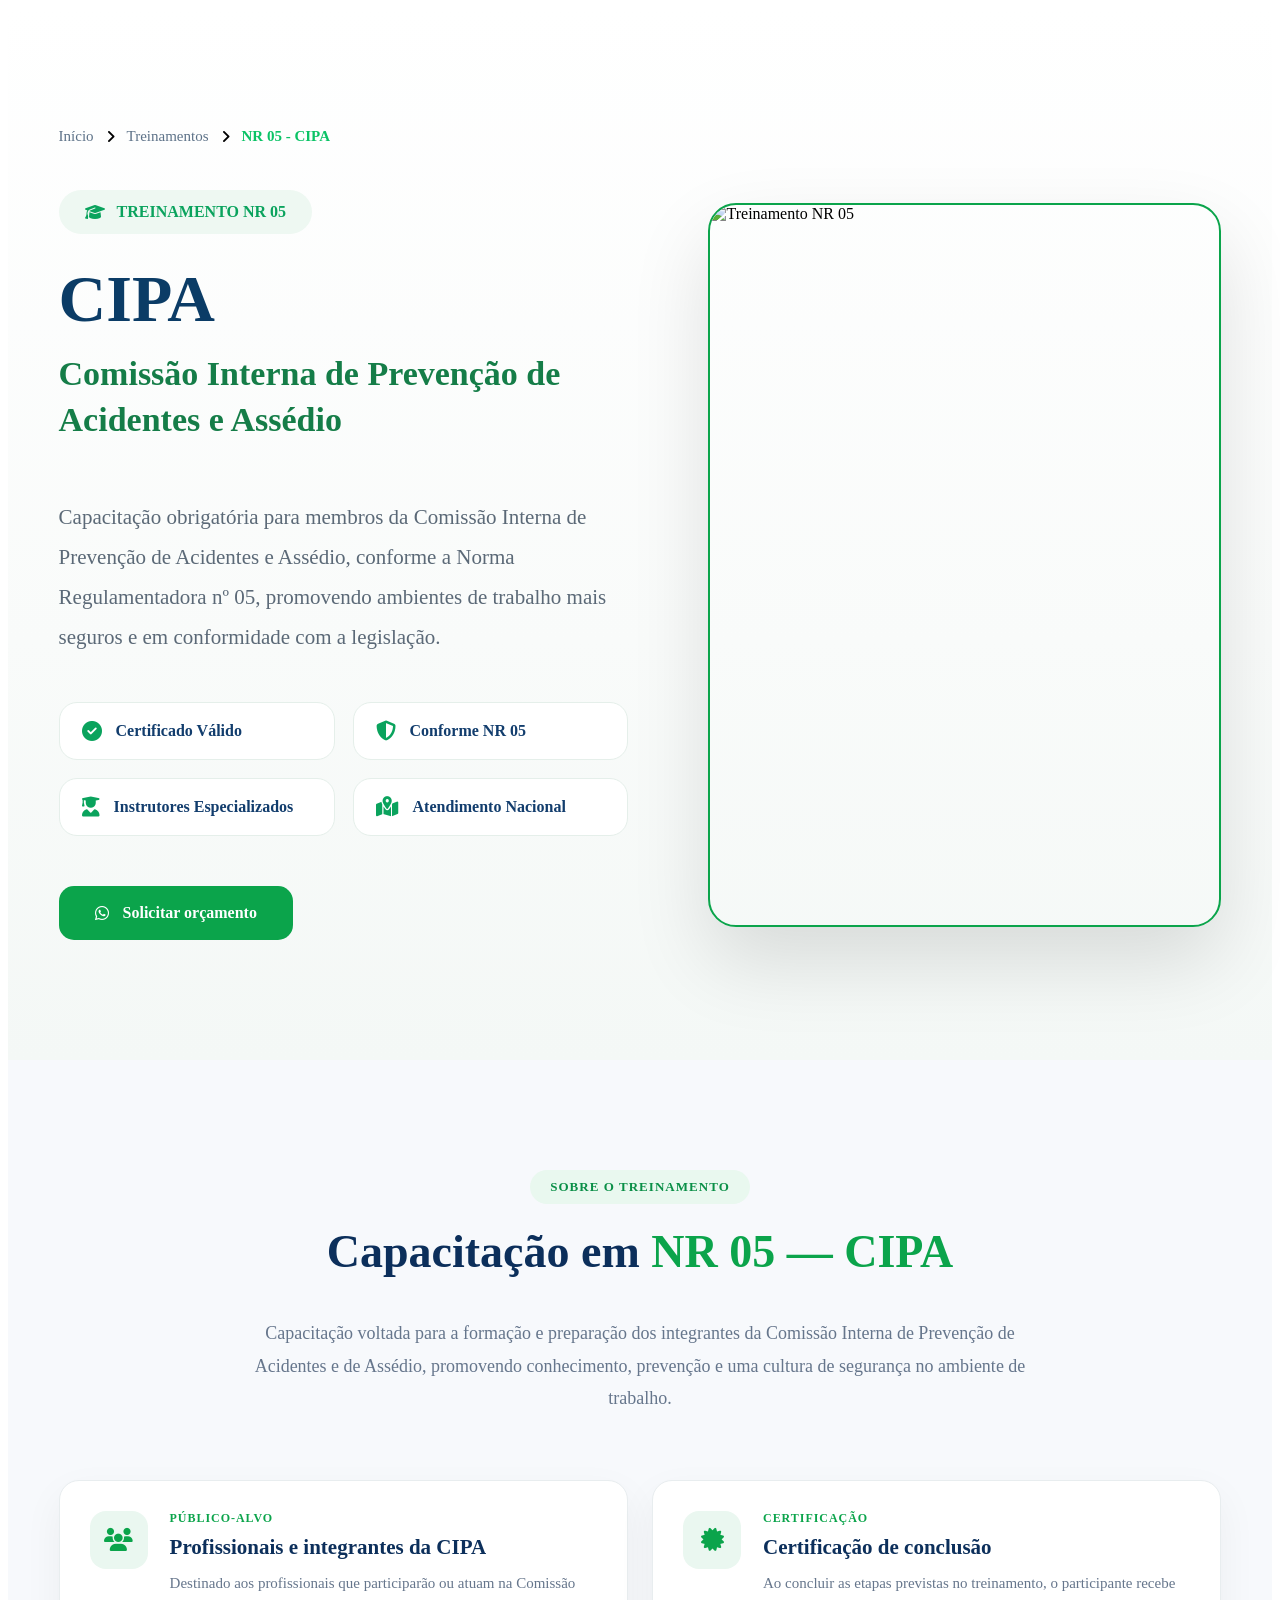
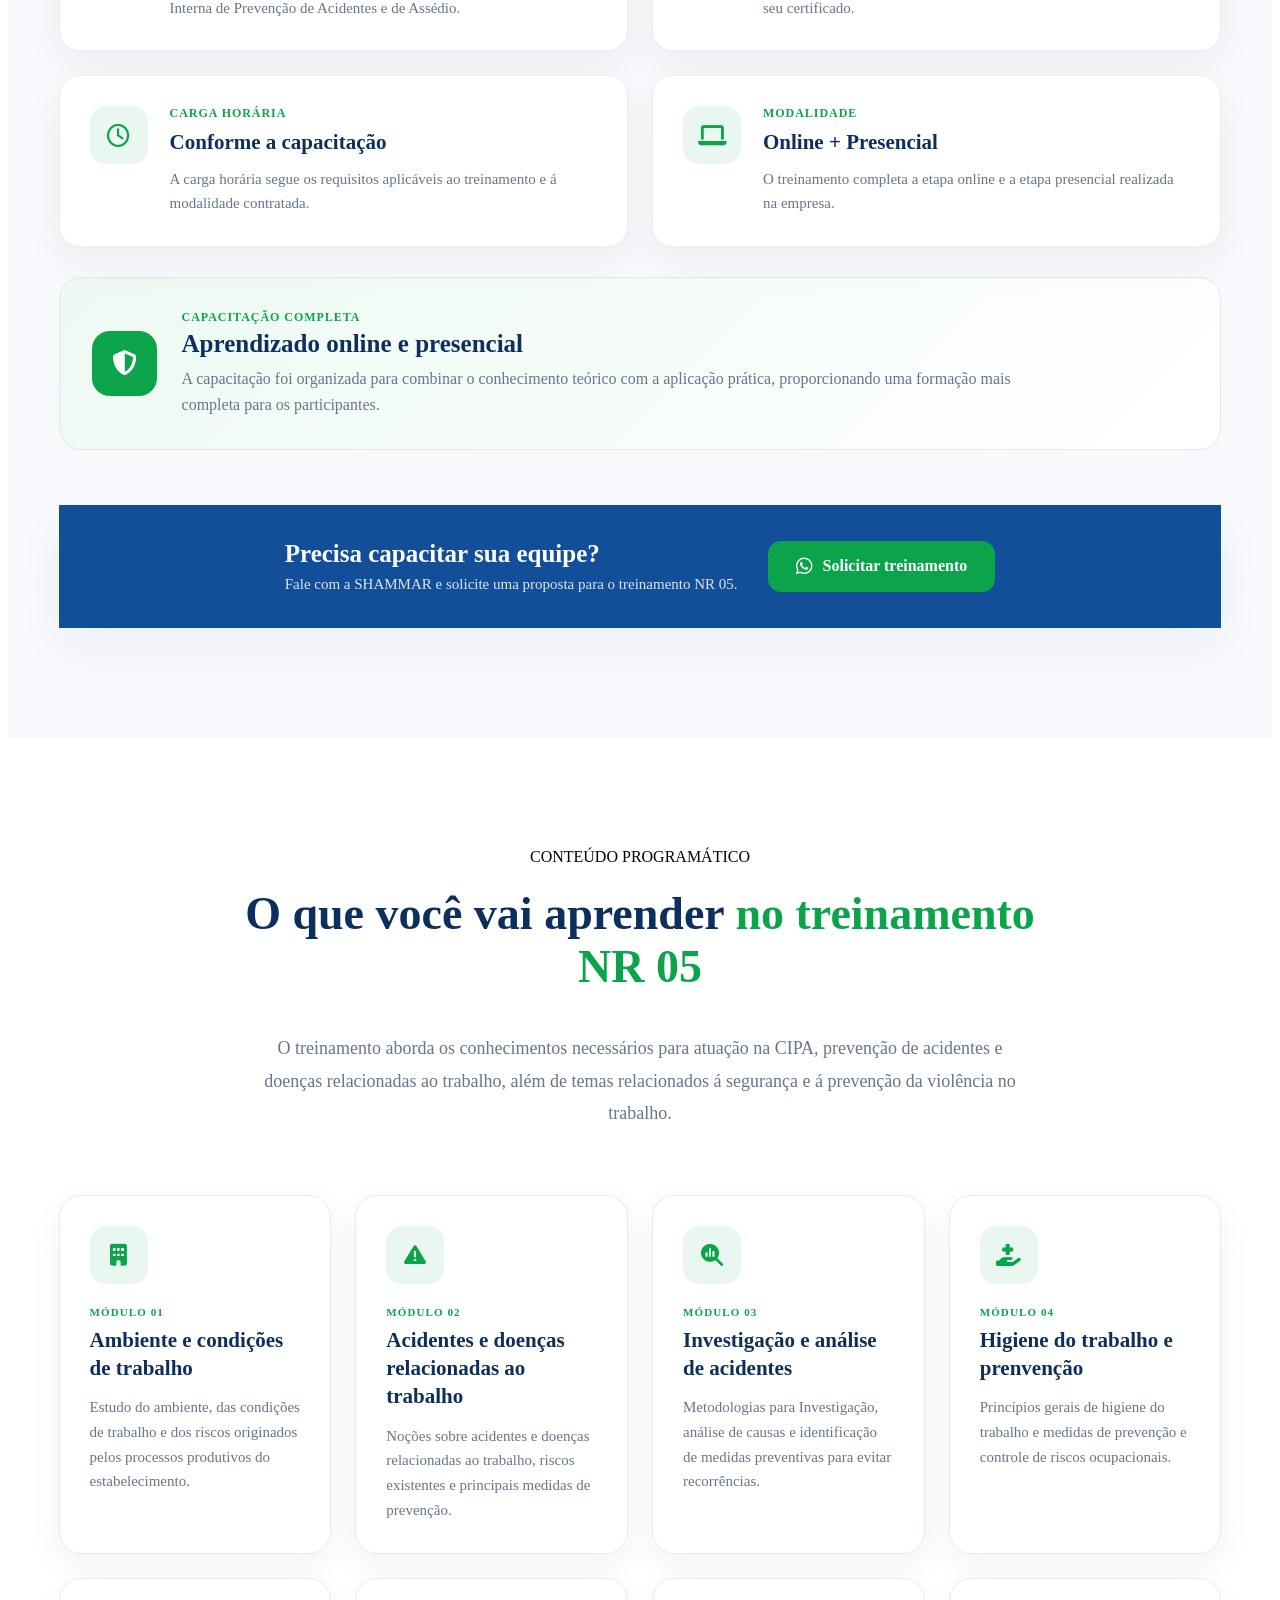
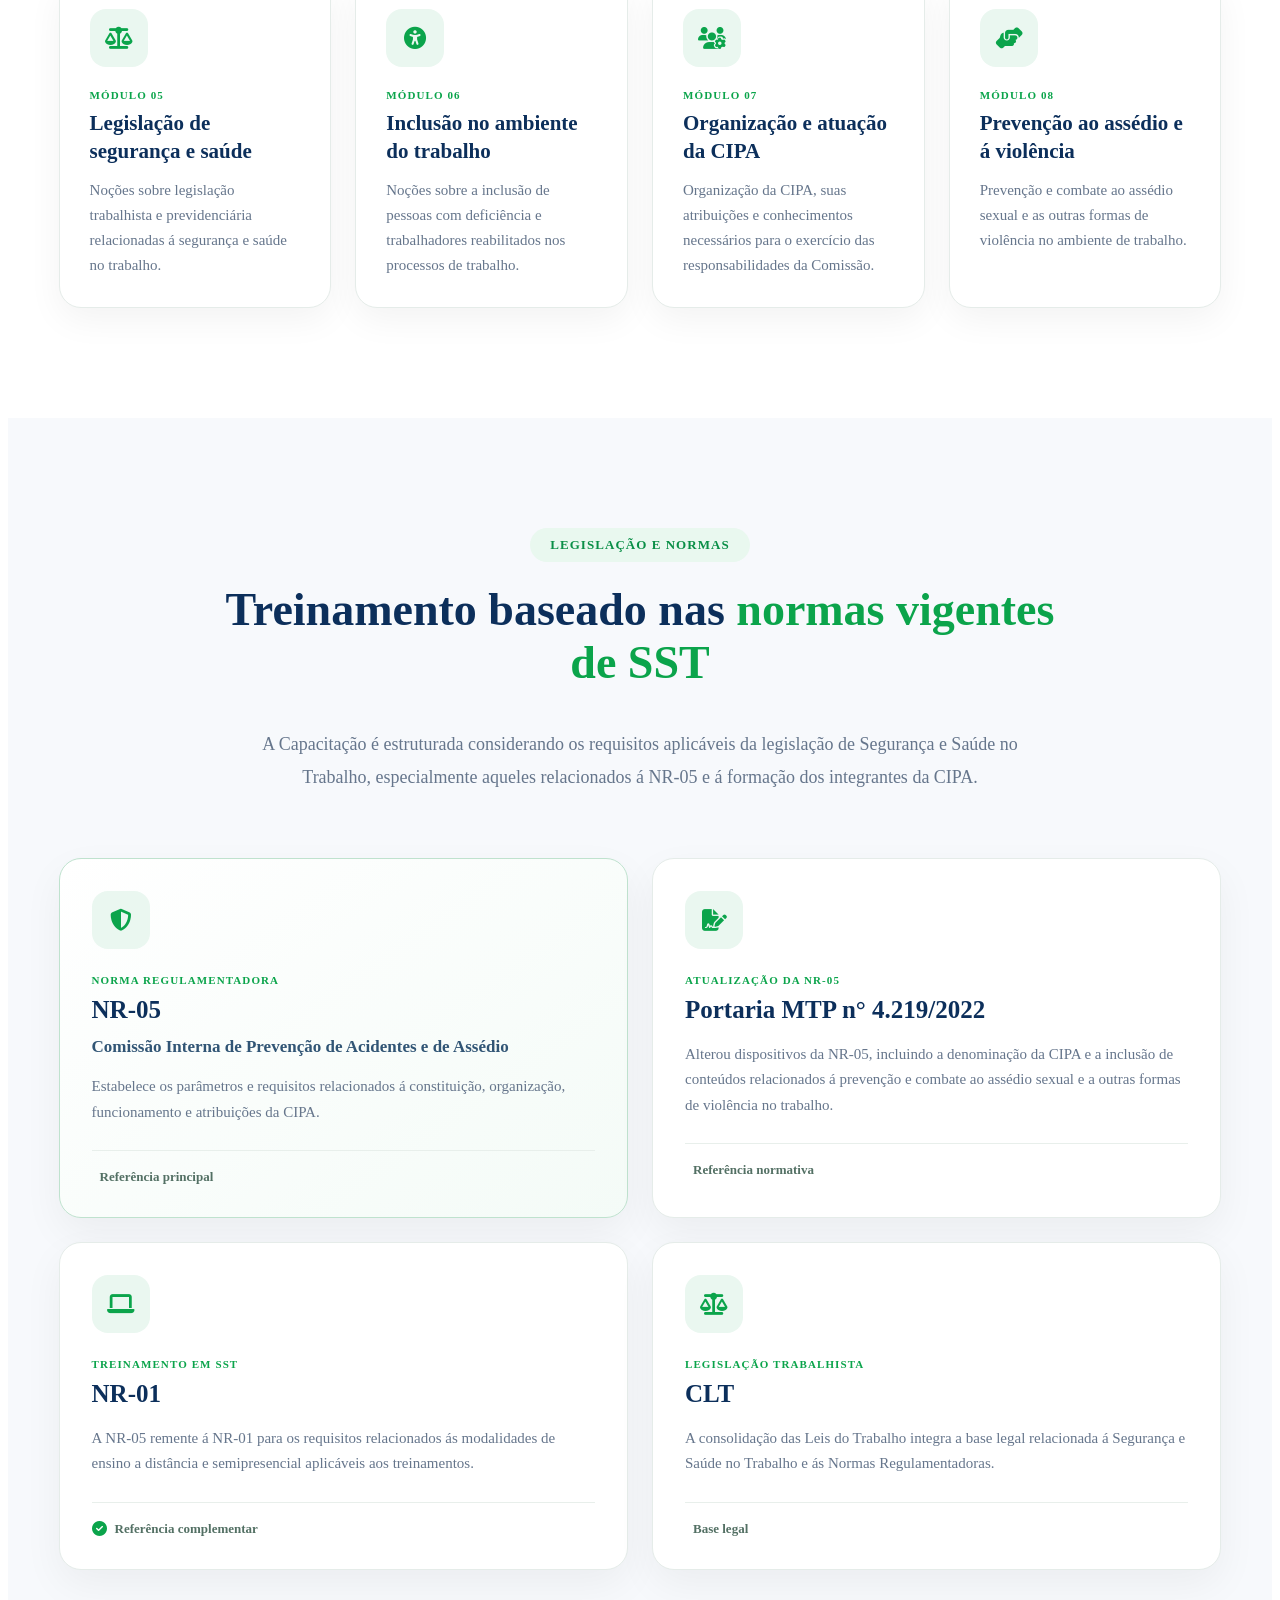
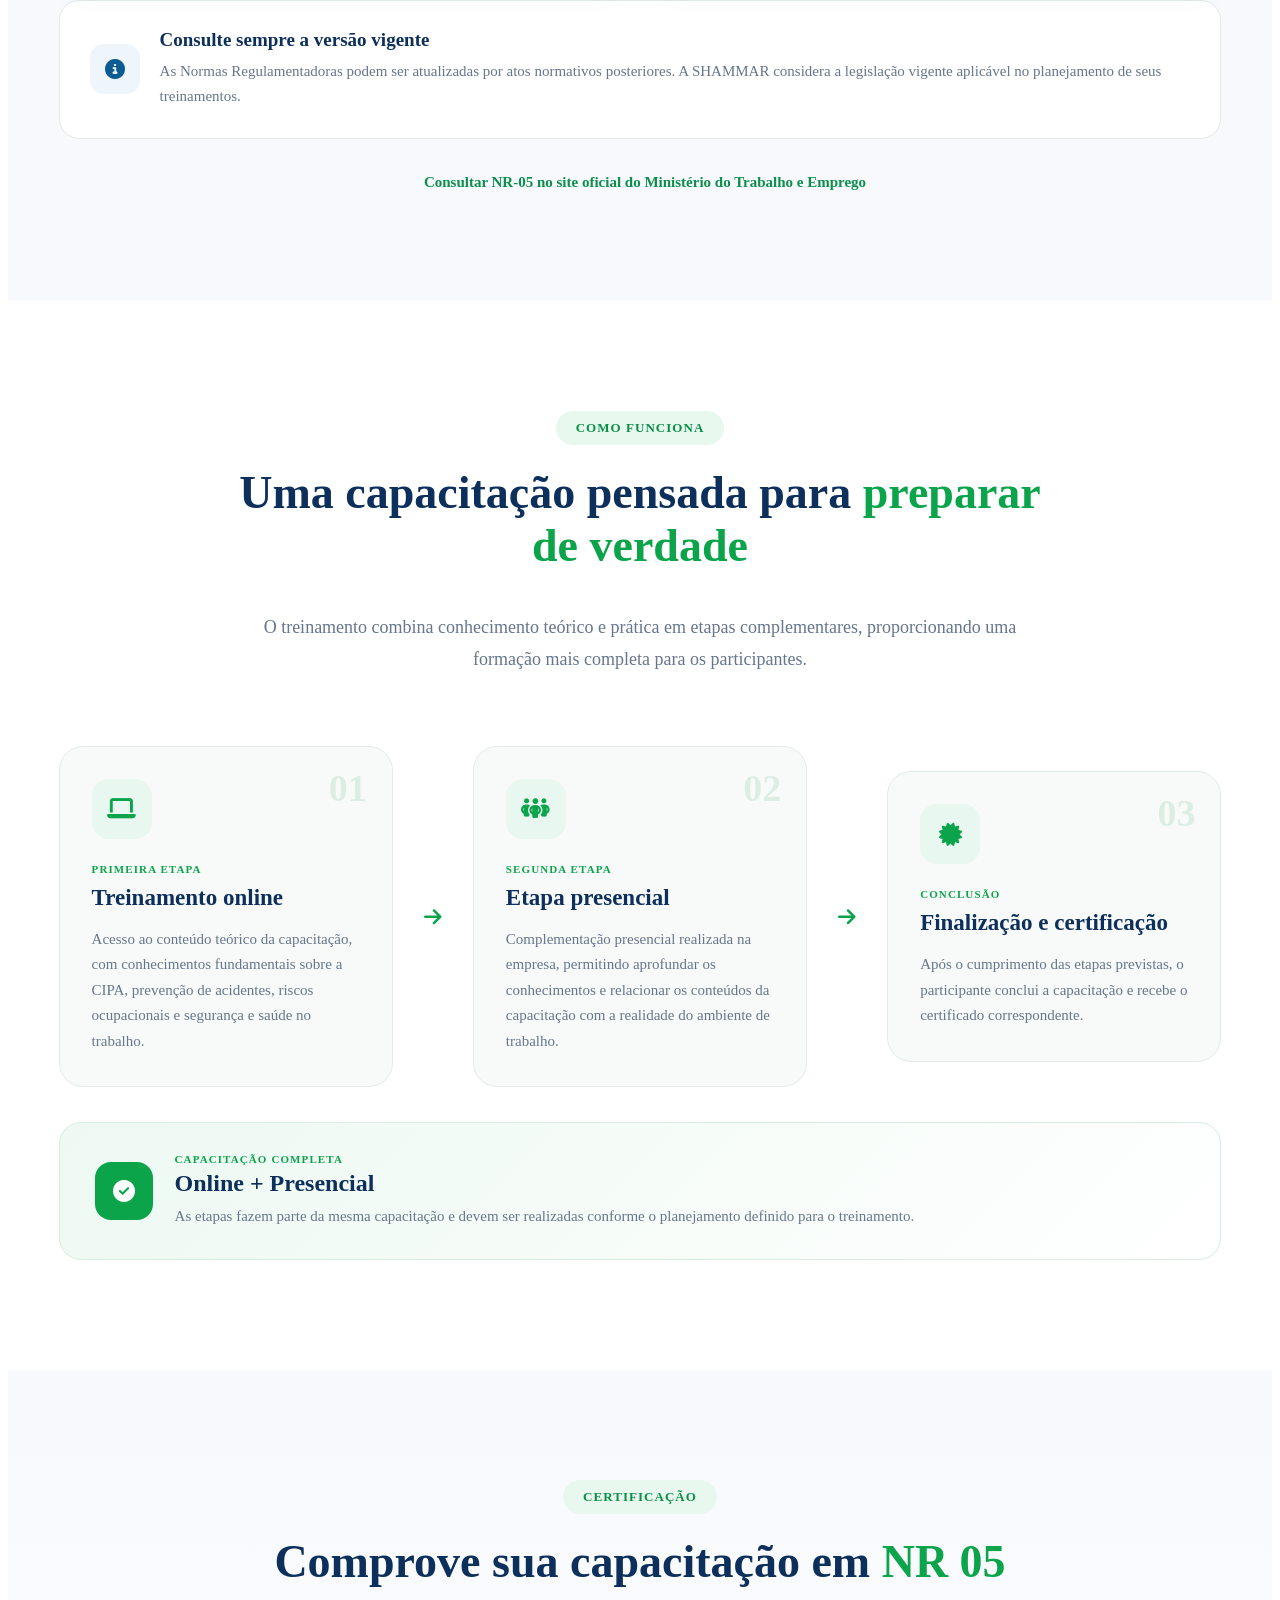
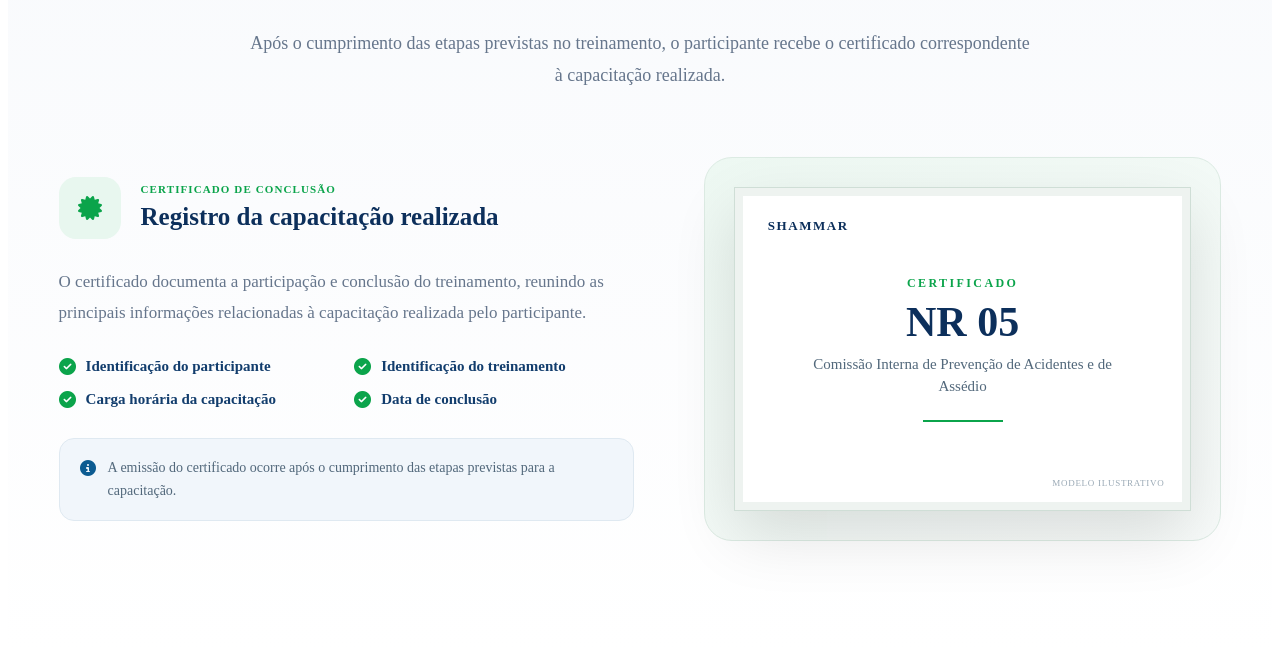
==== nr05.html @ 4febbff8 "Add files via upload" ====
<!DOCTYPE html>
<html lang="pt-br">
<head>
    <meta charset="UTF-8">
    <meta name="viewport" content="width=device-width, initial-scale=1.0">
    <link rel="stylesheet" href="nr05.css">
    <link rel="stylesheet"
      href="https://cdnjs.cloudflare.com/ajax/libs/font-awesome/6.5.2/css/all.min.css">
    <title>Shammar</title>
</head>
<body>
    <main>
        <section class="hero-nr">
            <div class="container">

                <!-- BREADCRUMB -->

                <nav class="breadcrumb">
                    <a href="index.html">Início</a>
                    <i class="fa-solid fa-angle-right"></i>
                    <a href="treinamentos.html">
                        Treinamentos
                    </a>
                    <i class="fa-solid fa-angle-right"></i>
                    <span>
                        NR 05 - CIPA
                    </span>
                </nav>
                <div class="hero-nr-grid">

                    <!-- CONTEÚDO -->

                    <div class="hero-nr-content">
                        <span class="hero-badge">
                            <i class="fa-solid fa-graduation-cap"></i>
                            TREINAMENTO NR 05
                        </span>
                        <h1>
                            CIPA
                            <span>
                                Comissão Interna de Prevenção de Acidentes e Assédio
                            </span>
                        </h1>
                        <p>
                            Capacitação obrigatória para membros da Comissão Interna de Prevenção de Acidentes e
                            Assédio, conforme a Norma Regulamentadora nº 05, promovendo ambientes de trabalho mais
                            seguros e em conformidade com a legislação.
                        </p>
                        <div class="hero-beneficios">
                            <div class="hero-beneficio">
                                <i class="fa-solid fa-circle-check"></i>
                                Certificado Válido
                            </div>
                            <div class="hero-beneficio">
                                <i class="fa-solid fa-shield-halved"></i>
                                Conforme NR 05
                            </div>
                            <div class="hero-beneficio">
                                <i class="fa-solid fa-user-graduate"></i>
                                Instrutores Especializados
                            </div>
                            <div class="hero-beneficio">
                                <i class="fa-solid fa-map-location-dot"></i>
                                Atendimento Nacional
                            </div>
                        </div>
                        <a href="https://wa.me/5591982747641?text=Olá! Gostaria de solicitar um orçamento para o treinamento NR 05 - CIPA."
                            target="_blank" class="btn-nr">
                            <i class="fa-brands fa-whatsapp"></i>
                            Solicitar orçamento
                        </a>
                    </div>

                    <!-- IMAGEM -->

                    <div class="hero-nr-image">
                        <div class="hero-image-box">
                            <img src="img/treinamentos/nr05-hero.png" alt="Treinamento NR 05">
                        </div>
                    </div>
                </div>
            </div>
        </section>
        <!-- =========================================
     ETAPA 2 — SOBRE O TREINAMENTO
========================================= -->
        <section class="nr05-sobre" id="sobre-treinamento">
            <div class="nr05-sobre-container">
                <div class="nr05-sobre-titulo">
                    <span class="nr05-label">
                        SOBRE O TREINAMENTO
                    </span>
                    <h2>
                        Capacitação em <strong>
                            NR 05 — CIPA
                        </strong>
                    </h2>
                    <p>
                        Capacitação voltada para a formação e preparação dos
                integrantes da Comissão Interna de Prevenção de Acidentes
                e de Assédio, promovendo conhecimento, prevenção e uma
                cultura de segurança no ambiente de trabalho.
                    </p>
                </div>
                <!-- INFORMAÇÕES PRINCIPAIS -->
                 <div class="nr05-info-grid">
                    <!-- Público-alvo -->
                     <div class="nr05-info-card">
                        <div class="nr05-info-icon">
                            <i class="fa-solid fa-users"></i>
                        </div>
                        <div>
                            <span>
                                PÚBLICO-ALVO
                            </span>
                            <h3>
                               Profissionais e integrantes da CIPA 
                            </h3>
                            <p>
                                Destinado aos profissionais que participarão
                        ou atuam na Comissão Interna de Prevenção de
                        Acidentes e de Assédio.
                            </p>
                        </div>
                     </div>
                     <!-- CERTIFICAÇÃO -->
                      <div class="nr05-info-card">
                        <div class="nr05-info-icon">
                            <i class="fa-solid fa-certificate"></i>
                        </div>
                        <div>
                            <span>
                                CERTIFICAÇÃO
                            </span>
                            <h3>
                                Certificação de conclusão
                            </h3>
                            <p>
                                Ao concluir as etapas previstas no treinamento, o participante recebe seu certificado. 
                            </p>
                        </div>
                      </div>
                      <!-- CARGA HORÁRIA -->
                       <div class="nr05-info-card">
                            <div class="nr05-info-icon">
                                <i class="fa-regular fa-clock"></i>
                            </div>
                            <div>
                                <span>
                                    CARGA HORÁRIA
                                </span>
                                <h3>
                                    Conforme a capacitação
                                </h3>
                                <p>
                                    A carga horária segue os requisitos aplicáveis ao treinamento e á modalidade contratada. 
                                </p>
                            </div>
                       </div>
                       <!-- MODALIDADE -->
                        <div class="nr05-info-card">
                            <div class="nr05-info-icon">
                                <i class="fa-solid fa-laptop"></i>
                            </div>
                            <div>
                                <span>
                                    MODALIDADE
                                </span>
                                <h3>
                                    Online + Presencial
                                </h3>
                                <p>
                                    O treinamento completa a etapa online e a etapa presencial realizada na empresa. 
                                </p>
                            </div>
                        </div>
                 </div>
                 <!-- DESTAQUE -->
                  <div class="nr05-modalidade-destaque">
                    <div class="nr05-modalidade-icon">
                        <i class="fa-solid fa-shield-halved"></i>
                    </div>
                    <div class="nr05-modalidade-texto">
                        <span>
                            CAPACITAÇÃO COMPLETA
                        </span>
                        <h3>
                            Aprendizado online e presencial
                        </h3>
                        <p>
                            A capacitação foi organizada para combinar o
                    conhecimento teórico com a aplicação prática,
                    proporcionando uma formação mais completa para
                    os participantes.
                        </p>
                    </div>
                  </div>
                  <!-- CTA -->
                   <div class="nr05-sobre-cta">
                        <div>
                            <h3>
                                Precisa capacitar sua equipe?
                            </h3>
                            <p>
                                Fale com a SHAMMAR e solicite uma proposta para o treinamento NR 05.
                            </p>
                        </div>
                        <a href="https://wa.me/91982747641" target="_blank" rel="noopener noreferrer" class="nr05-btn-cta">
                            <i class="fa-brands fa-whatsapp"></i>
                            Solicitar treinamento
                        </a>
                   </div>
            </div>
        </section>
        <!-- =========================================
     ETAPA 3 — CONTEÚDO PROGRAMÁTICO NR 05
========================================= -->

        <section class="nr05-conteudo" id="conteudo-programatico">
            <div class="nr05-conteudo-container">
                <!-- CABEÇALHO -->
                 <div class="nr05-conteudo-titulo">
                    <span class="nr05-conteudo-titulo">
                        CONTEÚDO PROGRAMÁTICO
                    </span>
                    <h2>
                        O que você vai aprender <strong>no treinamento NR 05</strong>
                    </h2>
                    <p>
                        O treinamento aborda os conhecimentos necessários para atuação na CIPA, prevenção de acidentes e doenças relacionadas ao trabalho, além de temas relacionados á segurança e á prevenção da violência no trabalho. 
                    </p>
                 </div>

                 <!-- MÓDULOS -->

                  <div class="nr05-modulos">

                    <!-- MÓDULO 01 -->

                    <article class="nr05-modulo">
                        <div class="nr05-modulo-icon">
                            <i class="fa-solid fa-building"></i>
                        </div>
                        <div class="nr05-modulo-conteudo">
                            <span>
                                MÓDULO 01
                            </span>
                            <h3>
                                Ambiente e condições de trabalho
                            </h3>
                            <p>
                                Estudo do ambiente, das condições de trabalho e dos riscos originados pelos processos produtivos do estabelecimento. 
                            </p>
                        </div>
                    </article>

                    <!-- MÓDULO 02 -->

                    <article class="nr05-modulo">
                        <div class="nr05-modulo-icon">
                            <i class="fa-solid fa-triangle-exclamation"></i>
                        </div>
                        <div class="nr05-modulo-conteudo">
                            <span>
                                MÓDULO 02
                            </span>
                            <h3>
                                Acidentes e doenças relacionadas ao trabalho
                            </h3>
                            <p>
                                Noções sobre acidentes e doenças relacionadas ao trabalho, riscos existentes e principais medidas de prevenção. 
                            </p>
                        </div>
                    </article>

                    <!-- MÓDULO 03 -->

                    <article class="nr05-modulo">
                        <div class="nr05-modulo-icon">
                            <i class="fa-solid fa-magnifying-glass-chart"></i>
                        </div>
                        <div class="nr05-modulo-conteudo">
                            <span>
                                MÓDULO 03
                            </span>
                            <h3>
                                Investigação e análise de acidentes
                            </h3>
                            <p>
                                Metodologias para Investigação, análise de causas e identificação de medidas preventivas para evitar recorrências. 
                            </p>
                        </div>
                    </article>

                    <!-- MÓDULO 04 -->

                        <article class="nr05-modulo">
                            <div class="nr05-modulo-icon">
                                <i class="fa-solid fa-hand-holding-medical"></i>
                            </div>
                            <div class="nr05-modulo-conteudo">
                                <span>
                                    MÓDULO 04
                                </span>
                                <h3>
                                    Higiene do trabalho e prenvenção
                                </h3>
                                <p>
                                    Princípios gerais de higiene do trabalho e medidas de prevenção e controle de riscos ocupacionais. 
                                </p>
                            </div>
                        </article>

                        <!-- MÓDULO 05 -->

                        <article class="nr05-modulo">
                            <div class="nr05-modulo-icon">
                                <i class="fa-solid fa-scale-balanced"></i>
                            </div>
                            <div class="nr05-modulo-conteudo">
                                <span>
                                    MÓDULO 05
                                </span>
                                <h3>
                                    Legislação de segurança e saúde
                                </h3>
                                <p>
                                    Noções sobre legislação trabalhista e previdenciária relacionadas á segurança e saúde no trabalho.
                                </p>
                            </div>
                        </article>

                        <!-- MÓDULO 06 -->

                        <article class="nr05-modulo">
                            <div class="nr05-modulo-icon">
                                <i class="fa-solid fa-universal-access"></i>
                            </div>
                            <div class="nr05-modulo-conteudo">
                                <span>
                                    MÓDULO 06
                                </span>
                                <h3>
                                    Inclusão no ambiente do trabalho
                                </h3>
                                <p>
                                    Noções sobre a inclusão de pessoas com deficiência e trabalhadores reabilitados nos processos de trabalho.  
                                </p>
                            </div>
                        </article>

                        <!-- MÓDULO 07 -->

                        <article class="nr05-modulo">
                            <div class="nr05-modulo-icon">
                                <i class="fa-solid fa-users-gear"></i>
                            </div>
                            <div class="nr05-modulo-conteudo">
                                <span>
                                    MÓDULO 07
                                </span>
                                <h3>
                                    Organização e atuação da CIPA
                                </h3>
                                <p>
                                    Organização da CIPA, suas atribuições e conhecimentos necessários para o exercício das responsabilidades da Comissão. 
                                </p>
                            </div>
                        </article>

                        <!-- MÓDULO 08 -->

                        <article class="nr05-modulo">
                            <div class="nr05-modulo-icon">
                                <i class="fa-solid fa-handshake-angle"></i>
                            </div>
                            <div class="nr05-modulo-conteudo">
                                <span>
                                    MÓDULO 08
                                </span>
                                <h3>
                                    Prevenção ao assédio e á violência
                                </h3>
                                <p>
                                    Prevenção e combate ao assédio sexual e as outras formas de violência no ambiente de trabalho.
                                </p>
                            </div>
                        </article>
                  </div>
            </div>
        </section>
        <!-- =========================================
        ETAPA 4 — LEGISLAÇÃO E NORMAS
        ========================================= -->

        <section class="nr05-legislacao" id="legislacao">
            <div class="nr05-legislacao-container">

                <!-- CABEÇALHO -->

                 <div class="nr05-legislacao-titulo">
                    <span class="nr05-label">
                        LEGISLAÇÃO E NORMAS
                    </span>
                    <h2>
                        Treinamento baseado nas <strong>normas vigentes de SST</strong>
                    </h2>
                    <p>
                        A Capacitação é estruturada considerando os requisitos  aplicáveis da legislação de Segurança e Saúde no Trabalho, especialmente aqueles relacionados á NR-05 e á formação dos integrantes da CIPA.
                    </p>
                 </div>

                 <!-- REFERÊNCIAS -->

                  <div class="nr05-legislacao-grid">

                    <!-- NR 05 -->

                     <article class="nr05-legislacao-card destaque">
                        <div class="nr05-legislacao-icon">
                            <i class="fa-solid fa-shield-halved"></i>
                        </div>
                        <div class="nr05-legislacao-conteudo">
                            <span>
                                NORMA REGULAMENTADORA
                            </span>
                            <h3>
                                NR-05
                            </h3>
                            <h4>
                                Comissão Interna de Prevenção de Acidentes e de Assédio
                            </h4>
                            <p>
                                Estabelece  os parâmetros e requisitos relacionados á constituição, organização, funcionamento e atribuições da CIPA. 
                            </p>
                        </div>
                        <div class="nr05-legislacao-status">
                            <i class="fa-soid fa-circle-check"></i>
                            Referência principal
                        </div>
                     </article>

                     <!-- PORTARIA 4219 -->

                      <article class="nr05-legislacao-card">
                        <div class="nr05-legislacao-icon">
                            <i class="fa-solid fa-file-signature"></i>
                        </div>
                        <div class="nr05-legislacao-conteudo">
                            <span>
                                ATUALIZAÇÃO DA NR-05
                            </span>
                            <h3>
                                Portaria MTP n° 4.219/2022
                            </h3>
                            <p>
                                Alterou dispositivos da NR-05, incluindo a denominação da CIPA e a inclusão de conteúdos relacionados á prevenção e combate ao assédio sexual e a outras formas de violência no trabalho. 
                            </p>
                        </div>
                        <div class="nr05-legislacao-status">
                            <i class="fa-solidfa-circle-check"></i>
                            Referência normativa
                        </div>
                      </article>

                      <!-- NR 01 -->

                      <article class="nr05-legislacao-card">
                        <div class="nr05-legislacao-icon">
                            <i class="fa-solid fa-laptop"></i>
                        </div>
                        <div class="nr05-legislacao-conteudo">
                            <span>
                                TREINAMENTO EM SST
                            </span>
                            <h3>
                                NR-01
                            </h3>
                            <p>
                                A NR-05 remente á NR-01 para os requisitos relacionados ás modalidades de ensino a distância e semipresencial aplicáveis aos treinamentos.
                            </p>
                        </div>
                        <div class="nr05-legislacao-status">
                            <i class="fa-solid fa-circle-check"></i>
                            Referência complementar
                        </div>
                      </article>

                      <!-- CLT -->
                      <article class="nr05-legislacao-card">
                        <div class="nr05-legislacao-icon">
                            <i class="fa-solid fa-scale-balanced"></i>
                        </div>
                        <div class="nr05-legislacao-conteudo">
                            <span>
                                LEGISLAÇÃO TRABALHISTA
                            </span>
                            <h3>
                                CLT
                            </h3>
                            <p>
                                A consolidação das Leis do Trabalho integra a base legal relacionada á Segurança  e Saúde no Trabalho e ás Normas Regulamentadoras.
                            </p>
                        </div>
                        <div class="nr05-legislacao-status">
                            <i class="fa-solidfa-circle-check"></i>
                            Base legal
                        </div>
                      </article>
                  </div>

                  <!-- AVISO -->

                  <div class="nr05-legislacao-aviso">
                    <div class="nr05-legislacao-aviso-icon">
                        <i class="fa-solid fa-circle-info"></i>
                    </div>
                    <div>
                        <h3>
                            Consulte sempre a versão vigente
                        </h3>
                        <p>
                            As Normas Regulamentadoras podem ser atualizadas por atos normativos posteriores. A SHAMMAR considera a legislação vigente aplicável no planejamento de seus treinamentos. 
                        </p>
                    </div>
                  </div>

                  <!-- FONTE OFICIAL -->

                  <div class="nr05-legislacao-fonte">
                    <a href="https://www.gov.br/trabalho-e-emprego/pt-br/acesso-a-informacao/participacao-social/conselhos-e-orgaos-colegiados/comissao-tripartite-partitaria-permanente/normas-regulamentadora/normas-regulamentadoras-vigentes/norma-regulamentadora-no-5-nr-5" target="_blank" rel="noopener noreferrer">
                        <i class="fa-solid fa-arrow-up-right-square"></i>
                        Consultar NR-05 no site oficial do Ministério do Trabalho e Emprego
                    </a>
                  </div>
            </div>
        </section>

        <!-- =========================================
        ETAPA 5 — COMO FUNCIONA O TREINAMENTO
        ========================================= -->
        <section class="nr05-como-funciona" id="como-funciona">
            <div class="nr05-como-container">

                <!-- CABEÇALHO -->

                 <div class="nr05-como-titulo">
                    <span class="nr05-label">
                        COMO FUNCIONA
                    </span>
                    <h2>
                        Uma capacitação pensada para <strong>preparar de verdade</strong>
                    </h2>
                    <p>
                        O treinamento combina conhecimento teórico e prática em etapas complementares, proporcionando uma formação mais completa para os participantes. 
                    </p>
                 </div>

                 <!-- ETAPAS -->

                 <div class="nr05-etapas">

                    <!-- ETAPA 01 -->

                    <article class="nr05-etapa">
                        <div class="nr05-etapa-numero">
                            01
                        </div>
                        <div class="nr05-etapa-icon">
                            <i class="fa-solid fa-laptop"></i>
                        </div>
                        <div class="nr05-etapa-conteudo">
                            <span>
                                PRIMEIRA ETAPA
                            </span>
                            <h3>
                                Treinamento online
                            </h3>
                            <p>
                                Acesso ao conteúdo teórico da capacitação, com conhecimentos fundamentais sobre a CIPA, prevenção de acidentes, riscos ocupacionais e segurança e saúde no trabalho. 
                            </p>
                        </div>
                    </article>

                    <!-- CONECTOR -->

                    <div class="nr05-etapa-conector">
                        <i class="fa-solid fa-arrow-right"></i>
                    </div>

                    <!-- ETAPA 02 -->

                    <article class="nr05-etapa">
                        <div class="nr05-etapa-numero">
                            02
                        </div>
                        <div class="nr05-etapa-icon">
                            <i class="fa-solid fa-people-group"></i>
                        </div> 
                        <div class="nr05-etapa-conteudo">
                            <span>
                                SEGUNDA ETAPA
                            </span>
                            <h3>
                                Etapa presencial
                            </h3>
                            <p>
                                Complementação presencial realizada na empresa, permitindo aprofundar os conhecimentos e relacionar os conteúdos da capacitação com a realidade do ambiente de trabalho. 
                            </p>
                        </div>
                    </article> 
                    
                    <!-- CONECTOR -->

                    <div class="nr05-etapa-conector">
                        <i class="fa-solid fa-arrow-right"></i>
                    </div>

                    <!-- ETAPA 03 -->

                    <article class="nr05-etapa">
                        <div class="nr05-etapa-numero">
                            03
                        </div>
                        <div class="nr05-etapa-icon">
                            <i class="fa-solid fa-certificate"></i>
                        </div>
                        <div class="nr05-etapa-conteudo">
                            <span>
                                CONCLUSÃO
                            </span>
                            <h3>
                                Finalização e certificação
                            </h3>
                            <p>
                                Após o cumprimento das etapas previstas, o participante conclui a capacitação e recebe o certificado correspondente. 
                            </p>
                        </div>
                    </article>
                 </div>

                 <!-- DESTAQUE -->

                 <div class="nr05-como-destaque">
                    <div class="nr05-como-destaque-icon">
                        <i class="fa-solid fa-circle-check"></i>
                    </div>
                    <div>
                        <span>
                            CAPACITAÇÃO COMPLETA
                        </span>
                        <h3>
                            Online + Presencial
                        </h3>
                        <p>
                            As etapas fazem parte da mesma capacitação e devem ser realizadas  conforme o planejamento definido para o treinamento. 
                        </p>
                    </div>
                 </div>
            </div>
        </section>

        <!-- =========================================
        ETAPA 6 — CERTIFICAÇÃO
        ========================================= -->

       <section class="nr05-certificacao" id="certificacao">
    <div class="nr05-certificacao-container">

        <!-- CABEÇALHO -->

        <div class="nr05-certificacao-titulo">
            <span class="nr05-label">
                CERTIFICAÇÃO
            </span>
            <h2>
                Comprove sua capacitação em
                <strong>NR 05</strong>
            </h2>
            <p>
                Após o cumprimento das etapas previstas no treinamento,
                o participante recebe o certificado correspondente à
                capacitação realizada.
            </p>

        </div>


        <!-- CONTEÚDO -->

        <div class="nr05-certificacao-grid">

            <!-- INFORMAÇÕES -->

            <div class="nr05-certificacao-info">
                <div class="nr05-certificacao-intro">
                    <div class="nr05-certificacao-icon">
                        <i class="fa-solid fa-certificate"></i>
                    </div>
                    <div>
                        <span>
                            CERTIFICADO DE CONCLUSÃO
                        </span>
                        <h3>
                            Registro da capacitação realizada
                        </h3>
                    </div>
                </div>
                <p class="nr05-certificacao-texto">
                    O certificado documenta a participação e conclusão
                    do treinamento, reunindo as principais informações
                    relacionadas à capacitação realizada pelo participante.
                </p>


                <!-- INFORMAÇÕES DO CERTIFICADO -->

                <ul class="nr05-certificacao-lista">
                    <li>
                        <i class="fa-solid fa-circle-check"></i>
                        <span>
                            Identificação do participante
                        </span>
                    </li>
                    <li>
                        <i class="fa-solid fa-circle-check"></i>
                        <span>
                            Identificação do treinamento
                        </span>
                    </li>
                    <li>
                        <i class="fa-solid fa-circle-check"></i>
                        <span>
                            Carga horária da capacitação
                        </span>
                    </li>
                    <li>
                        <i class="fa-solid fa-circle-check"></i>
                        <span>
                            Data de conclusão
                        </span>
                    </li>
                </ul>
                <div class="nr05-certificacao-nota">
                    <i class="fa-solid fa-circle-info"></i>
                    <p>
                        A emissão do certificado ocorre após o cumprimento
                        das etapas previstas para a capacitação.
                    </p>
                </div>
            </div>


            <!-- REPRESENTAÇÃO DO CERTIFICADO -->

            <div class="nr05-certificado-visual">
                <div class="nr05-certificado-papel">
                    <div class="nr05-certificado-marca">
                        <span>
                            SHAMMAR
                        </span>
                    </div>
                    <span class="nr05-certificado-label">
                        CERTIFICADO
                    </span>
                    <h3>
                        NR 05
                    </h3>
                    <p>
                        Comissão Interna de Prevenção
                        de Acidentes e de Assédio
                    </p>
                    <div class="nr05-certificado-linha"></div>
                    <span class="nr05-certificado-exemplo">
                        Modelo ilustrativo
                    </span>
                </div>
            </div>
        </div>
    </div>
</section>
    </main>
</body>
</html>
---- nr05.css ----
/*HERO NR05*/
.hero-nr {
    padding: 120px 0;
    background: linear-gradient(180deg, #ffffff 0%, #f9fbfa 60%, #f4f8f6 100%);
}

.hero-nr .container {
    width: min(1400px, 92%);
    margin: auto;
}

.breadcrumb {
    display: flex;
    align-items: center;
    gap: 12px;
    margin-bottom: 45px;
    font-size: 15px;
}

.breadcrumb a {
    color: #5d7288;
    text-decoration: none;
}

.breadcrumb span {
    color: #0bc366;
    font-weight: 700;
}

.hero-nr-grid {
    display: grid;
    grid-template-columns: 1fr .9fr;
    gap: 80px;
    align-items: center;
}

.hero-badge {
    display: inline-flex;
    align-items: center;
    gap: 12px;
    padding: 13px 26px;
    background: #eef8f2;
    color: #0aa35d;
    border-radius: 50px;
    font-weight: 700;
}

.hero-nr-content h1 {
    margin-top: 30px;
    font-size: 66px;
    line-height: 1.05;
    color: #0b3c66;
}

.hero-nr-content h1 span {
    display: block;
    margin-top: 18px;
    font-size: 34px;
    color: #157d48;
    line-height: 1.35;
}

.hero-nr-content p {
    margin-top: 35px;
    font-size: 21px;
    line-height: 1.9;
    color: #5b6977;
}

.hero-beneficios {
    display: grid;
    grid-template-columns: repeat(2, 1fr);
    gap: 18px;
    margin-top: 45px;
}

.hero-beneficio {
    display: flex;
    align-items: center;
    gap: 14px;
    padding: 18px 22px;
    background: white;
    border-radius: 18px;
    border: 1px solid #e5efea;
    color: #123d6d;
    font-weight: 600;
}

.hero-beneficio i {
    color: #0aa35d;
    font-size: 20px;
}

.btn-nr {
    display: inline-flex;
    align-items: center;
    gap: 14px;
    margin-top: 50px;
    background: #0ba44b;
    color: white;
    text-decoration: none;
    padding: 18px 36px;
    border-radius: 15px;
    font-weight: 700;
    transition: .3s;
}

.btn-nr:hover {
    background: #087d39;
    transform: translateY(-4px);
}

.hero-image-box {
    overflow: hidden;
    border-radius: 28px;
    border: 2px solid #0ba44b;
    box-shadow: 0 35px 80px rgba(0, 0, 0, .12);
}

.hero-image-box img {
    width: 100%;
    height: 720px;
    object-fit: cover;
    display: block;
}

/* =========================================
   ETAPA 2 — SOBRE O TREINAMENTO NR 05
========================================= */

.nr05-sobre {
    padding: 110px 0;
    background: #f7f9fc;
}

.nr05-sobre-container {
    width: min(1200px, 92%);
    margin: 0 auto;
}

/* -----------------------------------------
   TÍTULO
----------------------------------------- */
.nr05-sobre-titulo {
    max-width: 850px;
    margin: 0 auto 65px;
    text-align: center;
}

.nr05-label {
    display: inline-block;
    padding: 9px 20px;
    border-radius: 40px;
    background: #e9f8ef;
    color: #0a8f47;
    font-size: 13px;
    font-weight: 800;
    letter-spacing: .08em;
}

.nr05-sobre-titulo h2 {
    margin-top: 22px;
    color: #0c2f5b;
    font-size: 46px;
    line-height: 1.15;
    font-weight: 800;
}

.nr05-sobre-titulo h2 strong {
    color: #0ba44b;
}

.nr05-sobre-titulo p {
    max-width: 780px;
    margin: 22px auto 0;
    color: #66768c;
    font-size: 18px;
    line-height: 1.8;
}

/* -----------------------------------------
   GRID DE INFORMAÇÕES
----------------------------------------- */

.nr05-info-grid {
    display: grid;
    grid-template-columns: repeat(2, 1fr);
    gap: 24px;
}

/* -----------------------------------------
   CARD
----------------------------------------- */

.nr05-info-card {
    display: flex;
    align-items: flex-start;
    gap: 22px;
    padding: 30px;
    background: #ffffff;
    border: 1px solid #e8edef;
    border-radius: 20px;
    box-shadow: 0 15px 40px rgba(0, 0, 0, .05);
    transition: transform .3s ease, box-shadow .3s ease;
}

.nr05-info-card:hover {
    transform: translateY(-5px);
    box-shadow: 0 20px 45px rgba(0, 0, 0, .09);
}

/* -----------------------------------------
   ÍCONE
----------------------------------------- */

.nr05-info-icon {
    flex-shrink: 0;
    width: 58px;
    height: 58px;
    display: flex;
    align-items: center;
    justify-content: center;
    border-radius: 16px;
    background: #eaf7f0;
    color: #0ba44b;
    font-size: 23px;
}

/* -----------------------------------------
   CONTEÚDO DO CARD
----------------------------------------- */
.nr05-info-card span {
    display: block;
    margin-bottom: 8px;
    color: #0ba44b;
    font-size: 12px;
    font-weight: 800;
    letter-spacing: .08em;
}

.nr05-info-card h3 {
    margin: 0;
    color: #0c2f5b;
    font-size: 21px;
    line-height: 1.3;
}

.nr05-info-card p {
    margin: 10px 0 0;
    color: #66768c;
    font-size: 15px;
    line-height: 1.65;
}

/* -----------------------------------------
   DESTAQUE DA MODALIDADE
----------------------------------------- */

.nr05-modalidade-destaque {
    display: flex;
    align-items: center;
    gap: 25px;
    margin-top: 30px;
    padding: 32px;
    border-radius: 22px;
    background: linear-gradient(135deg, #edf9f2 0%, #ffffff 100%);
    border: 1px solid #dceee4;
}

/* ÍCONE */

.nr05-modalidade-icon {
    flex-shrink: 0;
    width: 65px;
    height: 65px;
    display: flex;
    align-items: center;
    justify-content: center;
    border-radius: 18px;
    background: #0ba44b;
    color: #ffffff;
    font-size: 25px;
}

/* TEXTO */

.nr05-modalidade-texto span {
    display: block;
    margin-bottom: 5px;
    color: #0ba44b;
    font-size: 12px;
    font-weight: 800;
    letter-spacing: .08em;
}

.nr05-modalidade-texto h3 {
    margin: 0;
    color: #0c2f5b;
    font-size: 25px;
}

.nr05-modalidade-texto p {
    max-width: 850px;
    margin: 8px 0 0;
    color: #66768c;
    font-size: 16px;
    line-height: 1.6;
}

/* CTA */

.nr05-sobre-cta {
    display: flex;
    align-items: center;
    justify-content: center;
    gap: 30px;
    margin-top: 55px;
    padding: 35px 40px;
    background: #134f99;
    box-shadow: 0 20px 50px rgba(18, 46, 80, 0.049);
}

.nr05-sobre-cta h3 {
    margin: 0;
    color: #ffffff;
    font-size: 25px;
}

.nr05-sobre-cta p {
    margin: 8px 0 0;
    color: #dbe5ee;
    font-size: 15px;
}

/* BOTÃO */

.nr05-btn-cta {
    flex-shrink: 0;
    display: inline-flex;
    justify-content: center;
    gap: 10px;
    padding: 16px 28px;
    border-radius: 13px;
    background: #0ba44b;
    color: #ffffff;
    text-decoration: none;
    font-size: 16px;
    font-weight: 700;
    transition: .3s;
}

.nr05-btn-cta:hover {
    background: #087d39;
    transform: translateY(-3px);
}

.nr05-btn-cta i {
    font-size: 19px;
}

/* =========================================
   RESPONSIVIDADE
========================================= */

@media (max-width: 900px) {
    .nr05-sobre {
        padding: 80px 0;
    }

    .nr05-sobre-titulo h2 {
        font-size: 38px;
    }

    .nr05-info-grid {
        grid-template-columns: 1fr;
    }

    .nr05-sobre-cta {
        flex-direction: column;
        align-items: flex-start;
    }
}

@media (max-width: 600px) {
    .hero-nr {
        padding: 55px 0 70px;
    }

    .hro-nr .container {
        width: min(92%, 500px);
    }

    .hero-nr-grid {
        display: flex;
        flex-direction: column;
        gap: 40px;
    }

    .hero-nr-content {
        width: 100%;
    }

    .hero-nr-content h1 {
        font-size: 42px;
        line-height: 1.08;
    }

    .hero-nr-content h1 span {
        font-size: 24px;
        line-height: 1.3;
    }

    .hero-nr-content p {
        font-size: 17px;
        line-height: 1.7;
    }

    /* IMAGEM */

    .hero-nr-image {
        width: 100%;
        order: 2;
    }

    .hero-nr-image-box {
        width: 100%;
        aspect-ratio: 10/7;
        border-radius: 22px;
        overflow: hidden;
    }

    .hero-image-box img {
        width: 100%;
        height: 100%;
        display: block;
        object-fit: cover;
        object-position: center 35%;
    }

    /* BOTÃO DO HERO */

    .btn-nr {
        display: flex;
        width: fit-content;
        max-width: 100%;
        margin: 40px auto 0;
        justify-content: center;
        align-items: center;
        text-align: center;
        box-sizing: border-box;
    }

    /* =========================================
       SOBRE O TREINAMENTO
    ========================================= */

    .nr05-sobre {
        padding: 65px 0;
    }

    .nr05-sobre-container {
        width: min(92%, 500px);
    }

    .nr05-sobre-titulo {
        margin-bottom: 40px;
    }

    .nr05-sobre-titulo h2 {
        font-size: 32px;
    }

    .nr05-sobre-titulo p {
        font-size: 16px;
        line-height: 1.7;
    }

    /* =========================================
       CARDS
    ========================================= */

    .nr05-info-card {
        padding: 24px;
        gap: 16px;
    }

    .nr05-info-icon {
        width: 50px;
        height: 50px;
        font-size: 19px;
    }

    .nr05-info-card h3 {
        font-size: 18px;
    }

    /* =========================================
       DESTAQUE
    ========================================= */

    .nr05-modalidade-destaque {
        align-items: flex-start;
        padding: 25px;
        gap: 18px;
    }

    .nr05-modalidade-icon {
        width: 52px;
        height: 52px;
        font-size: 20px;
    }

    .nr05-modalidade-texto h3 {
        font-size: 21px;
    }

    /* =========================================
       CTA — MOBILE
    ========================================= */

    .nr05-sobre-cta {
        display: flex;
        flex-direction: column;
        align-items: center;
        gap: 25px;
        padding: 28px 25px;
        box-sizing: border-box;
    }

    .nr05-sobre-cta h3 {
        font-size: 21px;
    }

    .nr05-sobre-cta p {
        font-size: 15px;
        line-height: 1.6;
    }

    /* BOTÃO */

    .nr05-btn-cta {
        display: flex;
        width: 100%;
        max-width: 100%;
        box-sizing: border-box;
        align-self: stretch;
        justify-content: center;
        padding: 16px 20px;
        white-space: normal;
        text-align: center;
    }
}

/* =========================================
   ETAPA 3 — CONTEÚDO PROGRAMÁTICO NR 05
========================================= */

.nr05-conteudo {
    padding: 110px 0;
    background: #ffffff;
}

.nr05-conteudo-container {
    width: min(1200px, 92%);
    margin: 0 auto;
}

/* =========================================
   CABEÇALHO DA SEÇÃO
========================================= */

.nr05-conteudo-titulo {
    max-width: 850px;
    margin: 0 auto 65px;
    text-align: center;
}

.nr05-conteudo-titulo .nr05-label {
    display: inline-block;
    padding: 9px 20px;
    border-radius: 40px;
    background: #e9f8ef;
    color: #0a8f47;
    font-size: 13px;
    font-weight: 800;
    letter-spacing: .08em;
}

.nr05-conteudo-titulo h2 {
    margin-top: 22px;
    color: #0c2f5b;
    font-size: clamp(34px, 4vw, 46px);
    line-height: 1.15;
    font-weight: 800;
}

.nr05-conteudo-titulo h2 strong {
    color: #0ba44b;
}

.nr05-conteudo-titulo p {
    max-width: 780px;
    margin: 22px auto 0;
    color: #66768c;
    font-size: 18px;
    line-height: 1.8;
}

/* =========================================
   GRID DOS MÓDULOS
========================================= */

.nr05-modulos {
    display: grid;
    grid-template-columns: repeat(4, minmax(0, 1fr));
    gap: 24px;
}

/* =========================================
   CARD DO MÓDULO
========================================= */

.nr05-modulo {
    display: flex;
    flex-direction: column;
    min-width: 0;
    padding: 30px;
    background: #ffffff;
    border: 1px solid #e5ece9;
    border-radius: 22px;
    box-shadow: 0 12px 35px rgba(0, 0, 0, .05);
    transition:
        transform .3s ease,
        box-shadow .3se ease,
        border-color .3s ease;
}

.nr05-modulo:hover {
    transform: translateY(-6px);
    border-color: #cfe5d9;
    box-shadow: 0 20px 45px rgba(0, 0, 0, .09);
}

/* =========================================
   ÍCONE
========================================= */

.nr05-modulo-icon {
    width: 58px;
    height: 58px;
    display: flex;
    align-items: center;
    justify-content: center;
    flex-shrink: 0;
    margin-bottom: 22px;
    border-radius: 16px;
    background: #eaf7f0;
    color: #0ba44b;
    font-size: 22px;
}

/* =========================================
   CONTEÚDO DO CARD
========================================= */

.nr05-modulo-conteudo span {
    display: block;
    margin-bottom: 8px;
    color: #0ba44b;
    font-size: 11px;
    font-weight: 800;
    letter-spacing: .1em;
}

.nr05-modulo-conteudo h3 {
    margin: 0;
    color: #0c2f5b;
    font-size: 21px;
    line-height: 1.35;
    font-weight: 800;
}

.nr05-modulo-conteudo p {
    margin: 13px 0 0;
    color: #66768c;
    font-size: 15px;
    line-height: 1.65;
}

/* =========================================
   ACESSIBILIDADE — FOCO PELO TECLADO
========================================= */

.nr05-modulo:focus-within {
    border-color: #0ba44b;
    box-shadow:
        0 0 0 4px rgba(11, 164, 75, .10, ),
        0 15px 40px rgba(0, 0, 0, .07);
}

/* =========================================
   TABLETS / NOTEBOOKS MENORES
   Até 1100px
========================================= */


@media (max-width: 1100px) {
    .nr05-conteudo {
        padding: 90px 0;
    }

    .nr05-modulos {
        grid-template-columns: repeat(3, minmax(0, 1fr));
        gap: 22px;
    }

    .nr05-modulo {
        padding: 26px;
    }
}

/* =========================================
   TABLETS
   Até 900px
========================================= */

@media (max-width: 900px) {
    .nr05-conteudo {
        padding: 80px 0;
    }

    .nr05-conteudo-container {
        width: min(92%, 700px);
    }

    .nr05-conteudo-titulo {
        margin-bottom: 50px;
    }

    .nr05-conteudo-titulo h2 {
        font-size: 38px;
    }

    .nr05-conteudo-titulo p {
        font-size: 17px;
        line-height: 1.7;
    }

    .nr05-modulos {
        grid-template-columns: repeat(2, minmax(0, 1fr));
        gap: 20px;
    }

    .nr05-modulo {
        padding: 25px;
    }
}

/* =========================================
   CELULARES
   Até 600px
========================================= */

@media (max-width: 600px) {
    .nr05-conteudo {
        padding: 65px 0;
    }

    .nr05-conteudo-container {
        width: min(92%, 500px);
    }

    .nr05-conteudo-titulo {
        margin-bottom: 40px;
    }

    .nr05-conteudo-titulo .nr05-label {
        font-size: 11px;
        padding: 8px 16px;
    }

    .nr05-conteudo-titulo h2 {
        margin-top: 18px;
        font-size: 31px;
        line-height: 1.2;
    }

    .nr05-conteudo-titulo p {
        margin-top: 18px;
        font-size: 16px;
        line-height: 1.7;
    }

    .nr05-modulos {
        grid-template-columns: 1fr;
        gap: 18px;
    }

    .nr05-modulo {
        padding: 24px;
        border-radius: 20px;
    }

    .nr05-modulo-icon {
        width: 52px;
        height: 52px;
        margin-bottom: 18px;
        border-radius: 15px;
        font-size: 20px;
    }

    .nr05-modulo-conteudo h3 {
        font-size: 19px;
    }

    .nr05-modulo-conteudo p {
        font-size: 15px;
        line-height: 1.65;
    }
}

/* =========================================
   CELULARES PEQUENOS
   Até 400px
========================================= */

@media (max-width: 400px) {
    .nr05-conteudo {
        padding: 55px 0;
    }

    .nr05-conteudo-container {
        width: calc(100% - 32px);
    }

    .nr05-conteudo-titulo {
        margin-bottom: 35px;
    }

    .nr05-conteudo-titulo h2 {
        font-size: 28px;
    }

    .nr05-conteudo-titulo p {
        font-size: 15px;
    }

    .nr05-modulo {
        padding: 22px;
        border-radius: 18px;
    }

    .nr05-modulo-conteudo h3 {
        font-size: 18px;
    }
}

/* =========================================
   REDUÇÃO DE MOVIMENTO
   ACESSIBILIDADE
========================================= */

@media (prefers-reduced-motion: reduce) {
    .nr05-modulo {
        transition: none;
    }

    .nr05-modulo:hover {
        transform: none;
    }
}


/* =========================================
   ETAPA 4 — LEGISLAÇÃO E NORMAS
========================================= */

.nr05-legislacao {
    padding: 110px 0;
    background: #f7f9fc;
}

.nr05-legislacao-container {
    width: min(1200px, 92%);
    margin: 0 auto;
}

/* =========================================
   CABEÇALHO
========================================= */

.nr05-legislacao-titulo {
    max-width: 850px;
    margin: 0 auto 65px;
    text-align: center;
}

.nr05-legislacao-titulo h2 {
    margin-top: 22px;
    color: #0c2f5b;
    font-size: clamp(34px, 4vw, 46px);
    line-height: 1.15;
    font-weight: 800;
}

.nr05-legislacao-titulo h2 strong {
    color: #0ba44b;
}

.nr05-legislacao-titulo p {
    max-width: 780px;
    margin: 22px auto 0;
    color: #66768c;
    font-size: 18px;
    line-height: 1.8;
}

/* =========================================
   GRID
========================================= */

.nr05-legislacao-grid {
    display: grid;
    grid-template-columns: repeat(2, minmax(0, 1fr));
    gap: 24px;
}

/* =========================================
   CARD
========================================= */

.nr05-legislacao-card {
    position: relative;
    display: flex;
    flex-direction: column;
    min-width: 0;
    padding: 32px;
    background: #ffffff;
    border: 1px solid #e5ece9;
    border-radius: 22px;
    box-shadow: 0 15px 40px rgba(0, 0, 0, .05);
    transition: 
        transform .3s ease,
        box-shadow .3s ease,
        border-color .3s ease;
}

.nr05-legislacao-card:hover {
    transform: translateY(-6px);
    border-color: #cfe5d9;
    box-shadow: 0 22px 50px rgba(0, 0, 0, .09);
}

/* CARD PRINCIPAL */

.nr05-legislacao-card.destaque {
    border: 1px solid #bfe2ce;
    background: 
        linear-gradient(
            145deg,
            #ffffff 0%,
            #f4fbf7 100%
        );
}

/* =========================================
   ÍCONE
========================================= */

.nr05-legislacao-icon {
    width: 58px;
    height: 58px;
    display: flex;
    align-items: center;
    justify-content: center;
    flex-shrink: 0;
    margin-bottom: 25px;
    border-radius: 16px;
    background: #eaf7f0;
    color: #0ba44b;
    font-size: 22px;
}

/* =========================================
   CONTEÚDO
========================================= */

.nr05-legislacao-conteudo span {
    display: block;
    margin-bottom: 8px;
    color: #0ba44b;
    font-size: 11px;
    font-weight: 800;
    letter-spacing: .1em;
}

.nr05-legislacao-conteudo h3 {
    margin: 0;
    color: #0c2f5b;
    font-size: 25px;
    line-height: 1.3;
    font-weight: 800;
}

.nr05-legislacao-conteudo h4 {
    margin: 8px 0 0;
    color: #315575;
    font-size: 17px;
    line-height: 1.45;
    font-weight: 600;
}

.nr05-legislacao-conteudo p {
    margin: 15px 0 0;
    color: #66768c;
    font-size: 15px;
    line-height: 1.7;
}

/* =========================================
   STATUS
========================================= */

.nr05-legislacao-status {
    display: flex;
    align-items: center;
    gap: 8px;
    margin-top: 25px;
    padding-top: 18px;
    border-top: 1px solid #e8efeb;
    color: #537064;
    font-size: 13px;
    font-weight: 600;
}

.nr05-legislacao-status i {
    color: #0ba44b;
    font-size: 15px;
}

/* =========================================
   AVISO
========================================= */

.nr05-legislacao-aviso {
    display: flex;
    align-items: center;
    gap: 20px;
    margin-top: 30px;
    padding: 28px 30px;
    background: #ffffff;
    border: 1px solid #e1e9e5;
    border-radius: 20px;
}

.nr05-legislacao-aviso-icon {
    flex-shrink: 0;
    width: 50px;
    height: 50px;
    display: flex;
    align-items: center;
    justify-content: center;
    border-radius: 14px;
    background: #eef5fb;
    color: #0c5b91;
    font-size: 20px;
}

.nr05-legislacao-aviso h3 {
    margin: 0;
    color: #0c2f5b;
    font-size: 19px;
}

.nr05-legislacao-aviso p {
    margin: 8px 0 0;
    color: #66768c;
    font-size: 15px;
    line-height: 1.7;
}

/* =========================================
   FONTE OFICIAL
========================================= */

.nr05-legislacao-fonte {
    margin-top: 30px;
    text-align: center;
}

.nr05-legislacao-fonte a {
    display: inline-flex;
    align-items: center;
    justify-content: center;
    gap: 10px;
    color: #0b8f4b;
    text-decoration: none;
    font-size: 15px;
    font-weight: 700;
}

.nr05-legislacao-fonte a:hover {
    text-decoration: underline;
}

.nr05-legislacao-fonte i {
    font-size: 14px;
}

/* =========================================
   NOTEBOOK / TABLET GRANDE
========================================= */

@media (max-width: 1000px) {
    .nr05-legislacao {
        padding: 90px 0;
    }

    .nr05-legislacao-grid {
        gap: 20px;
    }

    .nr05-legislacao-card {
        padding: 27px;
    }
}

/* =========================================
   TABLET
========================================= */

@media (max-width: 800px) {
    .nr05-legislacao {
        padding: 80px 0;
    }

    .nr05-legislacao-container {
        width: min(92%, 700px);
    }

    .nr05-legislacao-titulo {
        margin-bottom: 50px;
    }

    .nr05-legislacao-titulo p {
        font-size: 17px;
        line-height: 1.7;
    }

    .nr05-legislacao-grid {
        grid-template-columns: 1fr;
    }
}

/* =========================================
   CELULAR
========================================= */

@media (max-width: 600px) {
    .nr05-legislacao {
        padding: 65px 0;
    }

    .nr05-legislacao-container {
        width: min(92%, 500px);
    }

    .nr05-legislacao-titulo {
        margin-bottom: 40px;
    }

    .nr05-legislacao-titulo h2 {
        font-size: 31px;
    }

    .nr05-legislacao-titulo p {
        margin-top: 18px;
        font-size: 16px;
    }

    .nr05-legislacao-card {
        padding: 24px;
        border-radius: 20px;
    }

    .nr05-legislacao-icon {
        width: 52px;
        height: 52px;
        margin-bottom: 20px;
        border-radius: 15px;
        font-size: 20px;
    }

    .nr05-legislacao-conteudo h3 {
        font-size: 21px;
    }

    .nr05-legislacao-conteudo h4 {
        font-size: 16px;
    }

    .nr05-legislacao-conteudo p {
        font-size: 15px;
    }

    .nr05-legislacao-aviso {
        flex-direction: column;
        padding: 24px;
        gap: 16px;
    }

    .nr05-legislacao-aviso h3 {
        font-size: 18px;
    }

    .nr05-legislacao-fonte a {
        font-size: 14px;
        line-height: 1.6;
    }
}

/* =========================================
   CELULARES PEQUENOS
========================================= */

@media (max-width: 400px) {
    .nr05-legislacao {
        padding: 55px 0;
    }

    .nr05-legislacao-container {
        width: calc(100% - 32px);
    }

    .nr05-legislacao-titulo h2 {
        font-size: 28px;
    }

    .nr05-legislacao-titulo p {
        font-size: 15px;
    }

    .nr05-legislacao-card {
        padding: 21px;
    }

    .nr05-legislacao-conteudo h3 {
        font-size: 19px;
    }

    .nr05-legislacao-conteudo p {
        font-size: 14px;
    }
}

/* =========================================
   ETAPA 5 — COMO FUNCIONA
========================================= */

.nr05-como-funciona {
    padding: 110px 0;
    background: #ffffff;
}

.nr05-como-container {
    width: min(1200px, 92%);
    margin: 0 auto;
}

/* =========================================
   CABEÇALHO
========================================= */

.nr05-como-titulo {
    max-width: 850px;
    margin: 0 auto 70px;
    text-align: center;
}

.nr05-como-titulo h2 {
    margin-top: 22px;
    color: #0c2f5b;
    font-size: clamp(34px, 4vw, 46px);
    line-height: 1.15;
    font-weight: 800;
}

.nr05-como-titulo h2 strong {
    color: #0ba44b;
}

.nr05-como-titulo p {
    max-width: 780px;
    margin: 22px auto 0;
    color: #66768c;
    font-size: 18px;
    line-height: 1.8;
}

/* =========================================
   ETAPAS
========================================= */

.nr05-etapas {
    display: grid;
    grid-template-columns: 
        minmax(0, 1fr)
        50px
        minmax(0, 1fr)
        50px
        minmax(0, 1fr);
    align-items: center;
    gap: 15px;
}

/* =========================================
   CARD DA ETAPA
========================================= */

.nr05-etapa {
    position: relative;
    min-width: 0;
    padding: 32px;
    background: #f8faf9;
    border: 1px solid #e4ece8;
    border-radius: 24px;
    transition: 
    transform .3s ease,
    box-shadow .3s ease,
    border-color .3s ease;
}

.nr05-etapa:hover {
    transform: translateY(-6px);
    border-color: #cce4d6;
    box-shadow: 0 20px 45px rgba(0, 0, 0, .07);
}

/* =========================================
   NÚMERO
========================================= */

.nr05-etapa-numero {
    position: absolute;
    top: 22px;
    right: 25px;
    color: #dceee4;
    font-size: 38px;
    font-weight: 900;
    line-height: 1;
}

/* =========================================
   ÍCONE
========================================= */

.nr05-etapa-icon {
    width: 60px;
    height: 60px;
    display: flex;
    align-items: center;
    justify-content: center;
    margin-bottom: 24px;
    border-radius: 17px;
    background: #e8f7ef;
    color: #0ba44b;
    font-size: 23px;
}

/* =========================================
   CONTEÚDO
========================================= */

.nr05-etapa-conteudo span {
    display: block;
    margin-bottom: 8px;
    color: #0ba44b;
    font-size: 11px;
    font-weight: 800;
    letter-spacing: .1em;
}

.nr05-etapa-conteudo h3 {
    margin: 0;
    color: #0c2f5b;
    font-size: 23px;
    line-height: 1.3;
    font-weight: 800;
}

.nr05-etapa-conteudo p {
    margin: 14px 0 0;
    color: #66768c;
    font-size: 15px;
    line-height: 1.7;
}

/* =========================================
   CONECTORES
========================================= */

.nr05-etapa-conector {
    display: flex;
    align-items: center;
    justify-content: center;
    color: #0ba44b;
    font-size: 20px;
}

/* =========================================
   DESTAQUE FINAL
========================================= */

.nr05-como-destaque {
    display: flex;
    align-items: center;
    gap: 22px;
    margin-top: 35px;
    padding: 30px 35px;
    border-radius: 22px;
    background: 
        linear-gradient(
            135deg, 
            #edf9f2 0%,
            #ffffff 100%
        );
    border: 1px solid #d8ece0;    
}

.nr05-como-destaque-icon {
    width: 58px;
    height: 58px;
    display: flex;
    align-items: center;
    justify-content: center;
    flex-shrink: 0;
    border-radius: 16px;
    background: #0ba44b;
    color: #ffffff;
    font-size: 22px;
}

.nr05-como-destaque span {
    display: block;
    margin-bottom: 5px;
    color: #0ba44b;
    font-size: 11px;
    font-weight: 800;
    letter-spacing: .1em;
}

.nr05-como-destaque h3 {
    margin: 0;
    color: #0c2f5b;
    font-size: 24px;
}

.nr05-como-destaque p {
    margin: 7px 0 0;
    color: #66768c;
    font-size: 15px;
    line-height: 1.65;
}

/* =========================================
   NOTEBOOK / TABLET GRANDE
========================================= */

@media (max-width: 1100px) {
    .nr05-como-funciona {
        padding: 90px 0;
    }

    .nr05-etapas {
        grid-template-columns: 
            minmax(0, 1fr)
            35px
            minmax(0, 1fr)
            35px
            minmax(0, 1fr);
        gap: 10px;
    }

    .nr05-etapa {
        padding: 27px;
    }

    .nr05-etapa-conteudo h3 {
        font-size: 21px;
    }
}

/* =========================================
   TABLET
========================================= */

@media (max-width: 850px) {
    .nr05-como-funciona {
        padding: 80px 0;
    }

    .nr05-como-container {
        width: min(92%, 700px);
    }

    .nr05-como-titulo {
        margin-bottom: 50px;
    }

    .nr05-como-titulo p {
        font-size: 17px;
    }

    .nr05-etapas {
        display: grid;
        grid-template-columns: 1fr;
        gap: 18px;
    }

    .nr05-etapa-conector {
        height: 20px;
        transform: rotate(90deg);
    }

    .nr05-etapa {
        padding: 28px;
    }
}

/* =========================================
   CELULAR
========================================= */

@media (max-width: 600px) {
    .nr05-como-funciona {
        padding: 65px 0;
    }

    .nr05-como-container {
        width: min(92%, 500px);
    }

    .nr05-como-titulo {
        margin-bottom: 40px;
    }

    .nr05-como-titulo h2 {
        font-size: 31px;
    }

    .nr05-como-titulo p {
        margin-top: 18px;
        font-size: 16px;
        line-height: 1.7;
    }

    .nr05-etapas {
        gap: 12px;
    }

    .nr05-etapa {
        padding: 24px;
        border-radius: 20px;
    }

    .nr05-etapa-numero {
        top: 19px;
        right: 20px;
        font-size: 32px;
    }

    .nr05-etapa-icon {
        width: 52px;
        height: 52px;
        margin-bottom: 18px;
        border-radius: 15px;
        font-size: 20px;
    }

    .nr05-etapa-conteudo h3 {
        font-size: 19px;
    }

    .nr05-etapa-conteudo p {
        font-size: 15px;
        line-height: 1.65;
    }

    .nr05-etapa-conector {
        height: 18px;
        font-size: 17px;
    }

    .nr05-como-destaque {
        align-items: flex-start;
        gap: 17px;
        margin-top: 28px;
        padding: 25px;
    }

    .nr05-como-destaque-icon {
        width: 52px;
        height: 52px;
        border-radius: 15px;
        font-size: 20px;
    }

    .nr05-como-destaque h3 {
        font-size: 21px;
    }

    .nr05-como-destaque p {
        font-size: 15px;
        line-height: 1.65;
    }
}

/* =========================================
   CELULARES PEQUENOS
========================================= */

@media (max-width: 400px) {
    .nr05-como-funciona {
        padding: 55px 0;
    }

    .nr05-como-container {
        width: calc(100% - 32px);
    }

    .nr05-como-titulo h2 {
        font-size: 15px;
    }

    .nr05-como-titulo p {
        font-size: 15px;
    }

    .nr05-etapa {
        padding: 22px;
    }

    .nr05-etapa-conteudo h3 {
        font-size: 18px;
    }

    .nr05-etapa-conteudo p {
        font-size: 14px;
    }

    .nr05-como-destaque {
        padding: 22px;
    }
}

/* =========================================
   ACESSIBILIDADE
========================================= */

@media (prefers-reduced-motion: reduce) {
    .nr05-etapa {
        transition: none;
    }

    .nr05-etapa:hover {
        transform: none;
    }
}

/* =========================================
   ETAPA 6 — CERTIFICAÇÃO
========================================= */

.nr05-certificacao {
    padding: 110px 0;

    background:
        linear-gradient(
            180deg,
            #f7f9fc 0%,
            #ffffff 100%
        );
}

.nr05-certificacao-container {
    width: min(1200px, 92%);
    margin: 0 auto;
}


/* =========================================
   CABEÇALHO
========================================= */

.nr05-certificacao-titulo {
    max-width: 850px;

    margin: 0 auto 65px;

    text-align: center;
}

.nr05-certificacao-titulo h2 {
    margin-top: 22px;

    color: #0c2f5b;

    font-size: clamp(34px, 4vw, 46px);

    line-height: 1.15;

    font-weight: 800;
}

.nr05-certificacao-titulo h2 strong {
    color: #0ba44b;
}

.nr05-certificacao-titulo p {
    max-width: 780px;

    margin: 22px auto 0;

    color: #66768c;

    font-size: 18px;

    line-height: 1.8;
}


/* =========================================
   GRID
========================================= */

.nr05-certificacao-grid {
    display: grid;

    grid-template-columns:
        minmax(0, 1fr)
        minmax(0, .9fr);

    gap: 70px;

    align-items: center;
}


/* =========================================
   INFORMAÇÕES
========================================= */

.nr05-certificacao-info {
    min-width: 0;
}

.nr05-certificacao-intro {
    display: flex;

    align-items: center;

    gap: 20px;
}

.nr05-certificacao-icon {
    width: 62px;
    height: 62px;

    display: flex;

    align-items: center;
    justify-content: center;

    flex-shrink: 0;

    border-radius: 17px;

    background: #e8f7ef;

    color: #0ba44b;

    font-size: 24px;
}

.nr05-certificacao-intro span {
    display: block;

    margin-bottom: 6px;

    color: #0ba44b;

    font-size: 11px;

    font-weight: 800;

    letter-spacing: .1em;
}

.nr05-certificacao-intro h3 {
    margin: 0;

    color: #0c2f5b;

    font-size: 25px;

    line-height: 1.3;
}


/* =========================================
   TEXTO
========================================= */

.nr05-certificacao-texto {
    max-width: 650px;

    margin: 28px 0 0;

    color: #66768c;

    font-size: 17px;

    line-height: 1.8;
}


/* =========================================
   LISTA
========================================= */

.nr05-certificacao-lista {
    display: grid;

    grid-template-columns: repeat(2, minmax(0, 1fr));

    gap: 16px;

    margin: 30px 0 0;

    padding: 0;

    list-style: none;
}

.nr05-certificacao-lista li {
    display: flex;

    align-items: center;

    gap: 10px;

    min-width: 0;

    color: #123d6d;

    font-size: 15px;

    font-weight: 600;
}

.nr05-certificacao-lista i {
    flex-shrink: 0;

    color: #0ba44b;

    font-size: 17px;
}


/* =========================================
   NOTA
========================================= */

.nr05-certificacao-nota {
    display: flex;

    align-items: flex-start;

    gap: 12px;

    margin-top: 30px;

    padding: 18px 20px;

    border-radius: 15px;

    background: #f1f6fb;

    border: 1px solid #dfe9f1;
}

.nr05-certificacao-nota i {
    flex-shrink: 0;

    margin-top: 3px;

    color: #0c5b91;
}

.nr05-certificacao-nota p {
    margin: 0;

    color: #52687b;

    font-size: 14px;

    line-height: 1.6;
}


/* =========================================
   VISUAL DO CERTIFICADO
========================================= */

.nr05-certificado-visual {
    display: flex;

    align-items: center;
    justify-content: center;

    min-width: 0;

    padding: 30px;

    border-radius: 28px;

    background:
        linear-gradient(
            145deg,
            #edf8f2 0%,
            #f8fbfa 100%
        );

    border: 1px solid #dcebe3;
}


/* =========================================
   PAPEL
========================================= */

.nr05-certificado-papel {
    position: relative;

    width: 100%;

    max-width: 470px;

    aspect-ratio: 1.414 / 1;

    display: flex;

    flex-direction: column;

    align-items: center;
    justify-content: center;

    padding: 40px;

    box-sizing: border-box;

    background: #ffffff;

    border: 8px solid #eef3f0;

    outline: 1px solid #cfded6;

    box-shadow:
        0 25px 60px rgba(0, 0, 0, .12);

    text-align: center;
}


/* =========================================
   MARCA
========================================= */

.nr05-certificado-marca {
    position: absolute;

    top: 22px;
    left: 25px;

    color: #0c2f5b;

    font-size: 13px;

    font-weight: 900;

    letter-spacing: .12em;
}


/* =========================================
   TÍTULO DO CERTIFICADO
========================================= */

.nr05-certificado-label {
    color: #0ba44b;

    font-size: 12px;

    font-weight: 800;

    letter-spacing: .2em;
}

.nr05-certificado-papel h3 {
    margin: 10px 0;

    color: #0c2f5b;

    font-size: 42px;

    line-height: 1;

    font-weight: 900;
}

.nr05-certificado-papel p {
    max-width: 300px;

    margin: 0;

    color: #52687b;

    font-size: 15px;

    line-height: 1.5;
}


/* =========================================
   LINHA DECORATIVA
========================================= */

.nr05-certificado-linha {
    width: 80px;

    height: 2px;

    margin-top: 22px;

    background: #0ba44b;
}


/* =========================================
   AVISO VISUAL
========================================= */

.nr05-certificado-exemplo {
    position: absolute;

    right: 18px;
    bottom: 14px;

    color: #9aa9b5;

    font-size: 9px;

    text-transform: uppercase;

    letter-spacing: .08em;
}


/* =========================================
   NOTEBOOK / TABLET
========================================= */

@media (max-width: 1000px) {

    .nr05-certificacao {
        padding: 90px 0;
    }

    .nr05-certificacao-grid {
        gap: 45px;
    }

    .nr05-certificado-visual {
        padding: 25px;
    }

}


/* =========================================
   TABLET
========================================= */

@media (max-width: 800px) {

    .nr05-certificacao {
        padding: 80px 0;
    }

    .nr05-certificacao-container {
        width: min(92%, 700px);
    }

    .nr05-certificacao-titulo {
        margin-bottom: 50px;
    }

    .nr05-certificacao-titulo p {
        font-size: 17px;
    }

    .nr05-certificacao-grid {
        grid-template-columns: 1fr;

        gap: 45px;
    }

    .nr05-certificacao-info {
        max-width: 700px;

        margin: 0 auto;
    }

    .nr05-certificado-visual {
        width: 100%;

        box-sizing: border-box;
    }

}


/* =========================================
   CELULAR
========================================= */

@media (max-width: 600px) {

    .nr05-certificacao {
        padding: 65px 0;
    }

    .nr05-certificacao-container {
        width: min(92%, 500px);
    }

    .nr05-certificacao-titulo {
        margin-bottom: 40px;
    }

    .nr05-certificacao-titulo h2 {
        font-size: 31px;
    }

    .nr05-certificacao-titulo p {
        margin-top: 18px;

        font-size: 16px;

        line-height: 1.7;
    }

    .nr05-certificacao-intro {
        align-items: flex-start;

        gap: 16px;
    }

    .nr05-certificacao-icon {
        width: 52px;
        height: 52px;

        border-radius: 15px;

        font-size: 20px;
    }

    .nr05-certificacao-intro h3 {
        font-size: 21px;
    }

    .nr05-certificacao-texto {
        margin-top: 22px;

        font-size: 16px;

        line-height: 1.7;
    }

    .nr05-certificacao-lista {
        grid-template-columns: 1fr;

        gap: 13px;

        margin-top: 25px;
    }

    .nr05-certificacao-nota {
        margin-top: 25px;

        padding: 16px;
    }

    .nr05-certificado-visual {
        padding: 20px;

        border-radius: 22px;
    }

    .nr05-certificado-papel {
        padding: 25px;

        border-width: 6px;
    }

    .nr05-certificado-papel h3 {
        font-size: 34px;
    }

    .nr05-certificado-papel p {
        font-size: 13px;
    }

}


/* =========================================
   CELULARES PEQUENOS
========================================= */

@media (max-width: 400px) {

    .nr05-certificacao {
        padding: 55px 0;
    }

    .nr05-certificacao-container {
        width: calc(100% - 32px);
    }

    .nr05-certificacao-titulo h2 {
        font-size: 28px;
    }

    .nr05-certificacao-titulo p {
        font-size: 15px;
    }

    .nr05-certificacao-intro h3 {
        font-size: 19px;
    }

    .nr05-certificacao-texto {
        font-size: 15px;
    }

    .nr05-certificado-visual {
        padding: 15px;
    }

    .nr05-certificado-papel {
        padding: 20px;
    }

    .nr05-certificado-papel h3 {
        font-size: 30px;
    }

    .nr05-certificado-papel p {
        font-size: 12px;
    }

    .nr05-certificado-marca {
        top: 15px;
        left: 18px;

        font-size: 10px;
    }

}


/* =========================================
   ETAPA 6 — CERTIFICAÇÃO
========================================= */

.nr05-certificacao {
    padding: 110px 0;

    background:
        linear-gradient(
            180deg,
            #f7f9fc 0%,
            #ffffff 100%
        );
}

.nr05-certificacao-container {
    width: min(1200px, 92%);
    margin: 0 auto;
}


/* =========================================
   CABEÇALHO
========================================= */

.nr05-certificacao-titulo {
    max-width: 850px;

    margin: 0 auto 65px;

    text-align: center;
}

.nr05-certificacao-titulo h2 {
    margin-top: 22px;

    color: #0c2f5b;

    font-size: clamp(34px, 4vw, 46px);

    line-height: 1.15;

    font-weight: 800;
}

.nr05-certificacao-titulo h2 strong {
    color: #0ba44b;
}

.nr05-certificacao-titulo p {
    max-width: 780px;

    margin: 22px auto 0;

    color: #66768c;

    font-size: 18px;

    line-height: 1.8;
}


/* =========================================
   GRID
========================================= */

.nr05-certificacao-grid {
    display: grid;

    grid-template-columns:
        minmax(0, 1fr)
        minmax(0, .9fr);

    gap: 70px;

    align-items: center;
}


/* =========================================
   INFORMAÇÕES
========================================= */

.nr05-certificacao-info {
    min-width: 0;
}

.nr05-certificacao-intro {
    display: flex;

    align-items: center;

    gap: 20px;
}

.nr05-certificacao-icon {
    width: 62px;
    height: 62px;

    display: flex;

    align-items: center;
    justify-content: center;

    flex-shrink: 0;

    border-radius: 17px;

    background: #e8f7ef;

    color: #0ba44b;

    font-size: 24px;
}

.nr05-certificacao-intro span {
    display: block;

    margin-bottom: 6px;

    color: #0ba44b;

    font-size: 11px;

    font-weight: 800;

    letter-spacing: .1em;
}

.nr05-certificacao-intro h3 {
    margin: 0;

    color: #0c2f5b;

    font-size: 25px;

    line-height: 1.3;
}


/* =========================================
   TEXTO
========================================= */

.nr05-certificacao-texto {
    max-width: 650px;

    margin: 28px 0 0;

    color: #66768c;

    font-size: 17px;

    line-height: 1.8;
}


/* =========================================
   LISTA
========================================= */

.nr05-certificacao-lista {
    display: grid;

    grid-template-columns: repeat(2, minmax(0, 1fr));

    gap: 16px;

    margin: 30px 0 0;

    padding: 0;

    list-style: none;
}

.nr05-certificacao-lista li {
    display: flex;

    align-items: center;

    gap: 10px;

    min-width: 0;

    color: #123d6d;

    font-size: 15px;

    font-weight: 600;
}

.nr05-certificacao-lista i {
    flex-shrink: 0;

    color: #0ba44b;

    font-size: 17px;
}


/* =========================================
   NOTA
========================================= */

.nr05-certificacao-nota {
    display: flex;

    align-items: flex-start;

    gap: 12px;

    margin-top: 30px;

    padding: 18px 20px;

    border-radius: 15px;

    background: #f1f6fb;

    border: 1px solid #dfe9f1;
}

.nr05-certificacao-nota i {
    flex-shrink: 0;

    margin-top: 3px;

    color: #0c5b91;
}

.nr05-certificacao-nota p {
    margin: 0;

    color: #52687b;

    font-size: 14px;

    line-height: 1.6;
}


/* =========================================
   VISUAL DO CERTIFICADO
========================================= */

.nr05-certificado-visual {
    display: flex;

    align-items: center;
    justify-content: center;

    min-width: 0;

    padding: 30px;

    border-radius: 28px;

    background:
        linear-gradient(
            145deg,
            #edf8f2 0%,
            #f8fbfa 100%
        );

    border: 1px solid #dcebe3;
}


/* =========================================
   PAPEL
========================================= */

.nr05-certificado-papel {
    position: relative;

    width: 100%;

    max-width: 470px;

    aspect-ratio: 1.414 / 1;

    display: flex;

    flex-direction: column;

    align-items: center;
    justify-content: center;

    padding: 40px;

    box-sizing: border-box;

    background: #ffffff;

    border: 8px solid #eef3f0;

    outline: 1px solid #cfded6;

    box-shadow:
        0 25px 60px rgba(0, 0, 0, .12);

    text-align: center;
}


/* =========================================
   MARCA
========================================= */

.nr05-certificado-marca {
    position: absolute;

    top: 22px;
    left: 25px;

    color: #0c2f5b;

    font-size: 13px;

    font-weight: 900;

    letter-spacing: .12em;
}


/* =========================================
   TÍTULO DO CERTIFICADO
========================================= */

.nr05-certificado-label {
    color: #0ba44b;

    font-size: 12px;

    font-weight: 800;

    letter-spacing: .2em;
}

.nr05-certificado-papel h3 {
    margin: 10px 0;

    color: #0c2f5b;

    font-size: 42px;

    line-height: 1;

    font-weight: 900;
}

.nr05-certificado-papel p {
    max-width: 300px;

    margin: 0;

    color: #52687b;

    font-size: 15px;

    line-height: 1.5;
}


/* =========================================
   LINHA DECORATIVA
========================================= */

.nr05-certificado-linha {
    width: 80px;

    height: 2px;

    margin-top: 22px;

    background: #0ba44b;
}


/* =========================================
   AVISO VISUAL
========================================= */

.nr05-certificado-exemplo {
    position: absolute;

    right: 18px;
    bottom: 14px;

    color: #9aa9b5;

    font-size: 9px;

    text-transform: uppercase;

    letter-spacing: .08em;
}


/* =========================================
   NOTEBOOK / TABLET
========================================= */

@media (max-width: 1000px) {

    .nr05-certificacao {
        padding: 90px 0;
    }

    .nr05-certificacao-grid {
        gap: 45px;
    }

    .nr05-certificado-visual {
        padding: 25px;
    }

}


/* =========================================
   TABLET
========================================= */

@media (max-width: 800px) {

    .nr05-certificacao {
        padding: 80px 0;
    }

    .nr05-certificacao-container {
        width: min(92%, 700px);
    }

    .nr05-certificacao-titulo {
        margin-bottom: 50px;
    }

    .nr05-certificacao-titulo p {
        font-size: 17px;
    }

    .nr05-certificacao-grid {
        grid-template-columns: 1fr;

        gap: 45px;
    }

    .nr05-certificacao-info {
        max-width: 700px;

        margin: 0 auto;
    }

    .nr05-certificado-visual {
        width: 100%;

        box-sizing: border-box;
    }

}


/* =========================================
   CELULAR
========================================= */

@media (max-width: 600px) {

    .nr05-certificacao {
        padding: 65px 0;
    }

    .nr05-certificacao-container {
        width: min(92%, 500px);
    }

    .nr05-certificacao-titulo {
        margin-bottom: 40px;
    }

    .nr05-certificacao-titulo h2 {
        font-size: 31px;
    }

    .nr05-certificacao-titulo p {
        margin-top: 18px;

        font-size: 16px;

        line-height: 1.7;
    }

    .nr05-certificacao-intro {
        align-items: flex-start;

        gap: 16px;
    }

    .nr05-certificacao-icon {
        width: 52px;
        height: 52px;

        border-radius: 15px;

        font-size: 20px;
    }

    .nr05-certificacao-intro h3 {
        font-size: 21px;
    }

    .nr05-certificacao-texto {
        margin-top: 22px;

        font-size: 16px;

        line-height: 1.7;
    }

    .nr05-certificacao-lista {
        grid-template-columns: 1fr;

        gap: 13px;

        margin-top: 25px;
    }

    .nr05-certificacao-nota {
        margin-top: 25px;

        padding: 16px;
    }

    .nr05-certificado-visual {
        padding: 20px;

        border-radius: 22px;
    }

    .nr05-certificado-papel {
        padding: 25px;

        border-width: 6px;
    }

    .nr05-certificado-papel h3 {
        font-size: 34px;
    }

    .nr05-certificado-papel p {
        font-size: 13px;
    }

}


/* =========================================
   CELULARES PEQUENOS
========================================= */

@media (max-width: 400px) {

    .nr05-certificacao {
        padding: 55px 0;
    }

    .nr05-certificacao-container {
        width: calc(100% - 32px);
    }

    .nr05-certificacao-titulo h2 {
        font-size: 28px;
    }

    .nr05-certificacao-titulo p {
        font-size: 15px;
    }

    .nr05-certificacao-intro h3 {
        font-size: 19px;
    }

    .nr05-certificacao-texto {
        font-size: 15px;
    }

    .nr05-certificado-visual {
        padding: 15px;
    }

    .nr05-certificado-papel {
        padding: 20px;
    }

    .nr05-certificado-papel h3 {
        font-size: 30px;
    }

    .nr05-certificado-papel p {
        font-size: 12px;
    }

    .nr05-certificado-marca {
        top: 15px;
        left: 18px;

        font-size: 10px;
    }

}


/* =========================================
   ETAPA 6 — CERTIFICAÇÃO
========================================= */

.nr05-certificacao {
    padding: 110px 0;

    background:
        linear-gradient(
            180deg,
            #f7f9fc 0%,
            #ffffff 100%
        );
}

.nr05-certificacao-container {
    width: min(1200px, 92%);
    margin: 0 auto;
}


/* =========================================
   CABEÇALHO
========================================= */

.nr05-certificacao-titulo {
    max-width: 850px;

    margin: 0 auto 65px;

    text-align: center;
}

.nr05-certificacao-titulo h2 {
    margin-top: 22px;

    color: #0c2f5b;

    font-size: clamp(34px, 4vw, 46px);

    line-height: 1.15;

    font-weight: 800;
}

.nr05-certificacao-titulo h2 strong {
    color: #0ba44b;
}

.nr05-certificacao-titulo p {
    max-width: 780px;

    margin: 22px auto 0;

    color: #66768c;

    font-size: 18px;

    line-height: 1.8;
}


/* =========================================
   GRID
========================================= */

.nr05-certificacao-grid {
    display: grid;

    grid-template-columns:
        minmax(0, 1fr)
        minmax(0, .9fr);

    gap: 70px;

    align-items: center;
}


/* =========================================
   INFORMAÇÕES
========================================= */

.nr05-certificacao-info {
    min-width: 0;
}

.nr05-certificacao-intro {
    display: flex;

    align-items: center;

    gap: 20px;
}

.nr05-certificacao-icon {
    width: 62px;
    height: 62px;

    display: flex;

    align-items: center;
    justify-content: center;

    flex-shrink: 0;

    border-radius: 17px;

    background: #e8f7ef;

    color: #0ba44b;

    font-size: 24px;
}

.nr05-certificacao-intro span {
    display: block;

    margin-bottom: 6px;

    color: #0ba44b;

    font-size: 11px;

    font-weight: 800;

    letter-spacing: .1em;
}

.nr05-certificacao-intro h3 {
    margin: 0;

    color: #0c2f5b;

    font-size: 25px;

    line-height: 1.3;
}


/* =========================================
   TEXTO
========================================= */

.nr05-certificacao-texto {
    max-width: 650px;

    margin: 28px 0 0;

    color: #66768c;

    font-size: 17px;

    line-height: 1.8;
}


/* =========================================
   LISTA
========================================= */

.nr05-certificacao-lista {
    display: grid;

    grid-template-columns: repeat(2, minmax(0, 1fr));

    gap: 16px;

    margin: 30px 0 0;

    padding: 0;

    list-style: none;
}

.nr05-certificacao-lista li {
    display: flex;

    align-items: center;

    gap: 10px;

    min-width: 0;

    color: #123d6d;

    font-size: 15px;

    font-weight: 600;
}

.nr05-certificacao-lista i {
    flex-shrink: 0;

    color: #0ba44b;

    font-size: 17px;
}


/* =========================================
   NOTA
========================================= */

.nr05-certificacao-nota {
    display: flex;

    align-items: flex-start;

    gap: 12px;

    margin-top: 30px;

    padding: 18px 20px;

    border-radius: 15px;

    background: #f1f6fb;

    border: 1px solid #dfe9f1;
}

.nr05-certificacao-nota i {
    flex-shrink: 0;

    margin-top: 3px;

    color: #0c5b91;
}

.nr05-certificacao-nota p {
    margin: 0;

    color: #52687b;

    font-size: 14px;

    line-height: 1.6;
}


/* =========================================
   VISUAL DO CERTIFICADO
========================================= */

.nr05-certificado-visual {
    display: flex;

    align-items: center;
    justify-content: center;

    min-width: 0;

    padding: 30px;

    border-radius: 28px;

    background:
        linear-gradient(
            145deg,
            #edf8f2 0%,
            #f8fbfa 100%
        );

    border: 1px solid #dcebe3;
}


/* =========================================
   PAPEL
========================================= */

.nr05-certificado-papel {
    position: relative;

    width: 100%;

    max-width: 470px;

    aspect-ratio: 1.414 / 1;

    display: flex;

    flex-direction: column;

    align-items: center;
    justify-content: center;

    padding: 40px;

    box-sizing: border-box;

    background: #ffffff;

    border: 8px solid #eef3f0;

    outline: 1px solid #cfded6;

    box-shadow:
        0 25px 60px rgba(0, 0, 0, .12);

    text-align: center;
}


/* =========================================
   MARCA
========================================= */

.nr05-certificado-marca {
    position: absolute;

    top: 22px;
    left: 25px;

    color: #0c2f5b;

    font-size: 13px;

    font-weight: 900;

    letter-spacing: .12em;
}


/* =========================================
   TÍTULO DO CERTIFICADO
========================================= */

.nr05-certificado-label {
    color: #0ba44b;

    font-size: 12px;

    font-weight: 800;

    letter-spacing: .2em;
}

.nr05-certificado-papel h3 {
    margin: 10px 0;

    color: #0c2f5b;

    font-size: 42px;

    line-height: 1;

    font-weight: 900;
}

.nr05-certificado-papel p {
    max-width: 300px;

    margin: 0;

    color: #52687b;

    font-size: 15px;

    line-height: 1.5;
}


/* =========================================
   LINHA DECORATIVA
========================================= */

.nr05-certificado-linha {
    width: 80px;

    height: 2px;

    margin-top: 22px;

    background: #0ba44b;
}


/* =========================================
   AVISO VISUAL
========================================= */

.nr05-certificado-exemplo {
    position: absolute;

    right: 18px;
    bottom: 14px;

    color: #9aa9b5;

    font-size: 9px;

    text-transform: uppercase;

    letter-spacing: .08em;
}


/* =========================================
   NOTEBOOK / TABLET
========================================= */

@media (max-width: 1000px) {

    .nr05-certificacao {
        padding: 90px 0;
    }

    .nr05-certificacao-grid {
        gap: 45px;
    }

    .nr05-certificado-visual {
        padding: 25px;
    }

}


/* =========================================
   TABLET
========================================= */

@media (max-width: 800px) {

    .nr05-certificacao {
        padding: 80px 0;
    }

    .nr05-certificacao-container {
        width: min(92%, 700px);
    }

    .nr05-certificacao-titulo {
        margin-bottom: 50px;
    }

    .nr05-certificacao-titulo p {
        font-size: 17px;
    }

    .nr05-certificacao-grid {
        grid-template-columns: 1fr;

        gap: 45px;
    }

    .nr05-certificacao-info {
        max-width: 700px;

        margin: 0 auto;
    }

    .nr05-certificado-visual {
        width: 100%;

        box-sizing: border-box;
    }

}


/* =========================================
   CELULAR
========================================= */

@media (max-width: 600px) {

    .nr05-certificacao {
        padding: 65px 0;
    }

    .nr05-certificacao-container {
        width: min(92%, 500px);
    }

    .nr05-certificacao-titulo {
        margin-bottom: 40px;
    }

    .nr05-certificacao-titulo h2 {
        font-size: 31px;
    }

    .nr05-certificacao-titulo p {
        margin-top: 18px;

        font-size: 16px;

        line-height: 1.7;
    }

    .nr05-certificacao-intro {
        align-items: flex-start;

        gap: 16px;
    }

    .nr05-certificacao-icon {
        width: 52px;
        height: 52px;

        border-radius: 15px;

        font-size: 20px;
    }

    .nr05-certificacao-intro h3 {
        font-size: 21px;
    }

    .nr05-certificacao-texto {
        margin-top: 22px;

        font-size: 16px;

        line-height: 1.7;
    }

    .nr05-certificacao-lista {
        grid-template-columns: 1fr;

        gap: 13px;

        margin-top: 25px;
    }

    .nr05-certificacao-nota {
        margin-top: 25px;

        padding: 16px;
    }

    .nr05-certificado-visual {
        padding: 20px;

        border-radius: 22px;
    }

    .nr05-certificado-papel {
        padding: 25px;

        border-width: 6px;
    }

    .nr05-certificado-papel h3 {
        font-size: 34px;
    }

    .nr05-certificado-papel p {
        font-size: 13px;
    }

}


/* =========================================
   CELULARES PEQUENOS
========================================= */

@media (max-width: 400px) {

    .nr05-certificacao {
        padding: 55px 0;
    }

    .nr05-certificacao-container {
        width: calc(100% - 32px);
    }

    .nr05-certificacao-titulo h2 {
        font-size: 28px;
    }

    .nr05-certificacao-titulo p {
        font-size: 15px;
    }

    .nr05-certificacao-intro h3 {
        font-size: 19px;
    }

    .nr05-certificacao-texto {
        font-size: 15px;
    }

    .nr05-certificado-visual {
        padding: 15px;
    }

    .nr05-certificado-papel {
        padding: 20px;
    }

    .nr05-certificado-papel h3 {
        font-size: 30px;
    }

    .nr05-certificado-papel p {
        font-size: 12px;
    }

    .nr05-certificado-marca {
        top: 15px;
        left: 18px;

        font-size: 10px;
    }

}


/* =========================================
   ETAPA 6 — CERTIFICAÇÃO
========================================= */

.nr05-certificacao {
    padding: 110px 0;

    background:
        linear-gradient(
            180deg,
            #f7f9fc 0%,
            #ffffff 100%
        );
}

.nr05-certificacao-container {
    width: min(1200px, 92%);
    margin: 0 auto;
}


/* =========================================
   CABEÇALHO
========================================= */

.nr05-certificacao-titulo {
    max-width: 850px;

    margin: 0 auto 65px;

    text-align: center;
}

.nr05-certificacao-titulo h2 {
    margin-top: 22px;

    color: #0c2f5b;

    font-size: clamp(34px, 4vw, 46px);

    line-height: 1.15;

    font-weight: 800;
}

.nr05-certificacao-titulo h2 strong {
    color: #0ba44b;
}

.nr05-certificacao-titulo p {
    max-width: 780px;

    margin: 22px auto 0;

    color: #66768c;

    font-size: 18px;

    line-height: 1.8;
}


/* =========================================
   GRID
========================================= */

.nr05-certificacao-grid {
    display: grid;

    grid-template-columns:
        minmax(0, 1fr)
        minmax(0, .9fr);

    gap: 70px;

    align-items: center;
}


/* =========================================
   INFORMAÇÕES
========================================= */

.nr05-certificacao-info {
    min-width: 0;
}

.nr05-certificacao-intro {
    display: flex;

    align-items: center;

    gap: 20px;
}

.nr05-certificacao-icon {
    width: 62px;
    height: 62px;

    display: flex;

    align-items: center;
    justify-content: center;

    flex-shrink: 0;

    border-radius: 17px;

    background: #e8f7ef;

    color: #0ba44b;

    font-size: 24px;
}

.nr05-certificacao-intro span {
    display: block;

    margin-bottom: 6px;

    color: #0ba44b;

    font-size: 11px;

    font-weight: 800;

    letter-spacing: .1em;
}

.nr05-certificacao-intro h3 {
    margin: 0;

    color: #0c2f5b;

    font-size: 25px;

    line-height: 1.3;
}


/* =========================================
   TEXTO
========================================= */

.nr05-certificacao-texto {
    max-width: 650px;

    margin: 28px 0 0;

    color: #66768c;

    font-size: 17px;

    line-height: 1.8;
}


/* =========================================
   LISTA
========================================= */

.nr05-certificacao-lista {
    display: grid;

    grid-template-columns: repeat(2, minmax(0, 1fr));

    gap: 16px;

    margin: 30px 0 0;

    padding: 0;

    list-style: none;
}

.nr05-certificacao-lista li {
    display: flex;

    align-items: center;

    gap: 10px;

    min-width: 0;

    color: #123d6d;

    font-size: 15px;

    font-weight: 600;
}

.nr05-certificacao-lista i {
    flex-shrink: 0;

    color: #0ba44b;

    font-size: 17px;
}


/* =========================================
   NOTA
========================================= */

.nr05-certificacao-nota {
    display: flex;

    align-items: flex-start;

    gap: 12px;

    margin-top: 30px;

    padding: 18px 20px;

    border-radius: 15px;

    background: #f1f6fb;

    border: 1px solid #dfe9f1;
}

.nr05-certificacao-nota i {
    flex-shrink: 0;

    margin-top: 3px;

    color: #0c5b91;
}

.nr05-certificacao-nota p {
    margin: 0;

    color: #52687b;

    font-size: 14px;

    line-height: 1.6;
}


/* =========================================
   VISUAL DO CERTIFICADO
========================================= */

.nr05-certificado-visual {
    display: flex;

    align-items: center;
    justify-content: center;

    min-width: 0;

    padding: 30px;

    border-radius: 28px;

    background:
        linear-gradient(
            145deg,
            #edf8f2 0%,
            #f8fbfa 100%
        );

    border: 1px solid #dcebe3;
}


/* =========================================
   PAPEL
========================================= */

.nr05-certificado-papel {
    position: relative;

    width: 100%;

    max-width: 470px;

    aspect-ratio: 1.414 / 1;

    display: flex;

    flex-direction: column;

    align-items: center;
    justify-content: center;

    padding: 40px;

    box-sizing: border-box;

    background: #ffffff;

    border: 8px solid #eef3f0;

    outline: 1px solid #cfded6;

    box-shadow:
        0 25px 60px rgba(0, 0, 0, .12);

    text-align: center;
}


/* =========================================
   MARCA
========================================= */

.nr05-certificado-marca {
    position: absolute;

    top: 22px;
    left: 25px;

    color: #0c2f5b;

    font-size: 13px;

    font-weight: 900;

    letter-spacing: .12em;
}


/* =========================================
   TÍTULO DO CERTIFICADO
========================================= */

.nr05-certificado-label {
    color: #0ba44b;

    font-size: 12px;

    font-weight: 800;

    letter-spacing: .2em;
}

.nr05-certificado-papel h3 {
    margin: 10px 0;

    color: #0c2f5b;

    font-size: 42px;

    line-height: 1;

    font-weight: 900;
}

.nr05-certificado-papel p {
    max-width: 300px;

    margin: 0;

    color: #52687b;

    font-size: 15px;

    line-height: 1.5;
}


/* =========================================
   LINHA DECORATIVA
========================================= */

.nr05-certificado-linha {
    width: 80px;

    height: 2px;

    margin-top: 22px;

    background: #0ba44b;
}


/* =========================================
   AVISO VISUAL
========================================= */

.nr05-certificado-exemplo {
    position: absolute;

    right: 18px;
    bottom: 14px;

    color: #9aa9b5;

    font-size: 9px;

    text-transform: uppercase;

    letter-spacing: .08em;
}


/* =========================================
   NOTEBOOK / TABLET
========================================= */

@media (max-width: 1000px) {

    .nr05-certificacao {
        padding: 90px 0;
    }

    .nr05-certificacao-grid {
        gap: 45px;
    }

    .nr05-certificado-visual {
        padding: 25px;
    }

}


/* =========================================
   TABLET
========================================= */

@media (max-width: 800px) {

    .nr05-certificacao {
        padding: 80px 0;
    }

    .nr05-certificacao-container {
        width: min(92%, 700px);
    }

    .nr05-certificacao-titulo {
        margin-bottom: 50px;
    }

    .nr05-certificacao-titulo p {
        font-size: 17px;
    }

    .nr05-certificacao-grid {
        grid-template-columns: 1fr;

        gap: 45px;
    }

    .nr05-certificacao-info {
        max-width: 700px;

        margin: 0 auto;
    }

    .nr05-certificado-visual {
        width: 100%;

        box-sizing: border-box;
    }

}


/* =========================================
   CELULAR
========================================= */

@media (max-width: 600px) {

    .nr05-certificacao {
        padding: 65px 0;
    }

    .nr05-certificacao-container {
        width: min(92%, 500px);
    }

    .nr05-certificacao-titulo {
        margin-bottom: 40px;
    }

    .nr05-certificacao-titulo h2 {
        font-size: 31px;
    }

    .nr05-certificacao-titulo p {
        margin-top: 18px;

        font-size: 16px;

        line-height: 1.7;
    }

    .nr05-certificacao-intro {
        align-items: flex-start;

        gap: 16px;
    }

    .nr05-certificacao-icon {
        width: 52px;
        height: 52px;

        border-radius: 15px;

        font-size: 20px;
    }

    .nr05-certificacao-intro h3 {
        font-size: 21px;
    }

    .nr05-certificacao-texto {
        margin-top: 22px;

        font-size: 16px;

        line-height: 1.7;
    }

    .nr05-certificacao-lista {
        grid-template-columns: 1fr;

        gap: 13px;

        margin-top: 25px;
    }

    .nr05-certificacao-nota {
        margin-top: 25px;

        padding: 16px;
    }

    .nr05-certificado-visual {
        padding: 20px;

        border-radius: 22px;
    }

    .nr05-certificado-papel {
        padding: 25px;

        border-width: 6px;
    }

    .nr05-certificado-papel h3 {
        font-size: 34px;
    }

    .nr05-certificado-papel p {
        font-size: 13px;
    }

}


/* =========================================
   CELULARES PEQUENOS
========================================= */

@media (max-width: 400px) {

    .nr05-certificacao {
        padding: 55px 0;
    }

    .nr05-certificacao-container {
        width: calc(100% - 32px);
    }

    .nr05-certificacao-titulo h2 {
        font-size: 28px;
    }

    .nr05-certificacao-titulo p {
        font-size: 15px;
    }

    .nr05-certificacao-intro h3 {
        font-size: 19px;
    }

    .nr05-certificacao-texto {
        font-size: 15px;
    }

    .nr05-certificado-visual {
        padding: 15px;
    }

    .nr05-certificado-papel {
        padding: 20px;
    }

    .nr05-certificado-papel h3 {
        font-size: 30px;
    }

    .nr05-certificado-papel p {
        font-size: 12px;
    }

    .nr05-certificado-marca {
        top: 15px;
        left: 18px;

        font-size: 10px;
    }

}


/* =========================================
   ETAPA 6 — CERTIFICAÇÃO
========================================= */

.nr05-certificacao {
    padding: 110px 0;

    background:
        linear-gradient(
            180deg,
            #f7f9fc 0%,
            #ffffff 100%
        );
}

.nr05-certificacao-container {
    width: min(1200px, 92%);
    margin: 0 auto;
}


/* =========================================
   CABEÇALHO
========================================= */

.nr05-certificacao-titulo {
    max-width: 850px;

    margin: 0 auto 65px;

    text-align: center;
}

.nr05-certificacao-titulo h2 {
    margin-top: 22px;

    color: #0c2f5b;

    font-size: clamp(34px, 4vw, 46px);

    line-height: 1.15;

    font-weight: 800;
}

.nr05-certificacao-titulo h2 strong {
    color: #0ba44b;
}

.nr05-certificacao-titulo p {
    max-width: 780px;

    margin: 22px auto 0;

    color: #66768c;

    font-size: 18px;

    line-height: 1.8;
}


/* =========================================
   GRID
========================================= */

.nr05-certificacao-grid {
    display: grid;

    grid-template-columns:
        minmax(0, 1fr)
        minmax(0, .9fr);

    gap: 70px;

    align-items: center;
}


/* =========================================
   INFORMAÇÕES
========================================= */

.nr05-certificacao-info {
    min-width: 0;
}

.nr05-certificacao-intro {
    display: flex;

    align-items: center;

    gap: 20px;
}

.nr05-certificacao-icon {
    width: 62px;
    height: 62px;

    display: flex;

    align-items: center;
    justify-content: center;

    flex-shrink: 0;

    border-radius: 17px;

    background: #e8f7ef;

    color: #0ba44b;

    font-size: 24px;
}

.nr05-certificacao-intro span {
    display: block;

    margin-bottom: 6px;

    color: #0ba44b;

    font-size: 11px;

    font-weight: 800;

    letter-spacing: .1em;
}

.nr05-certificacao-intro h3 {
    margin: 0;

    color: #0c2f5b;

    font-size: 25px;

    line-height: 1.3;
}


/* =========================================
   TEXTO
========================================= */

.nr05-certificacao-texto {
    max-width: 650px;

    margin: 28px 0 0;

    color: #66768c;

    font-size: 17px;

    line-height: 1.8;
}


/* =========================================
   LISTA
========================================= */

.nr05-certificacao-lista {
    display: grid;

    grid-template-columns: repeat(2, minmax(0, 1fr));

    gap: 16px;

    margin: 30px 0 0;

    padding: 0;

    list-style: none;
}

.nr05-certificacao-lista li {
    display: flex;

    align-items: center;

    gap: 10px;

    min-width: 0;

    color: #123d6d;

    font-size: 15px;

    font-weight: 600;
}

.nr05-certificacao-lista i {
    flex-shrink: 0;

    color: #0ba44b;

    font-size: 17px;
}


/* =========================================
   NOTA
========================================= */

.nr05-certificacao-nota {
    display: flex;

    align-items: flex-start;

    gap: 12px;

    margin-top: 30px;

    padding: 18px 20px;

    border-radius: 15px;

    background: #f1f6fb;

    border: 1px solid #dfe9f1;
}

.nr05-certificacao-nota i {
    flex-shrink: 0;

    margin-top: 3px;

    color: #0c5b91;
}

.nr05-certificacao-nota p {
    margin: 0;

    color: #52687b;

    font-size: 14px;

    line-height: 1.6;
}


/* =========================================
   VISUAL DO CERTIFICADO
========================================= */

.nr05-certificado-visual {
    display: flex;

    align-items: center;
    justify-content: center;

    min-width: 0;

    padding: 30px;

    border-radius: 28px;

    background:
        linear-gradient(
            145deg,
            #edf8f2 0%,
            #f8fbfa 100%
        );

    border: 1px solid #dcebe3;
}


/* =========================================
   PAPEL
========================================= */

.nr05-certificado-papel {
    position: relative;

    width: 100%;

    max-width: 470px;

    aspect-ratio: 1.414 / 1;

    display: flex;

    flex-direction: column;

    align-items: center;
    justify-content: center;

    padding: 40px;

    box-sizing: border-box;

    background: #ffffff;

    border: 8px solid #eef3f0;

    outline: 1px solid #cfded6;

    box-shadow:
        0 25px 60px rgba(0, 0, 0, .12);

    text-align: center;
}


/* =========================================
   MARCA
========================================= */

.nr05-certificado-marca {
    position: absolute;

    top: 22px;
    left: 25px;

    color: #0c2f5b;

    font-size: 13px;

    font-weight: 900;

    letter-spacing: .12em;
}


/* =========================================
   TÍTULO DO CERTIFICADO
========================================= */

.nr05-certificado-label {
    color: #0ba44b;

    font-size: 12px;

    font-weight: 800;

    letter-spacing: .2em;
}

.nr05-certificado-papel h3 {
    margin: 10px 0;

    color: #0c2f5b;

    font-size: 42px;

    line-height: 1;

    font-weight: 900;
}

.nr05-certificado-papel p {
    max-width: 300px;

    margin: 0;

    color: #52687b;

    font-size: 15px;

    line-height: 1.5;
}


/* =========================================
   LINHA DECORATIVA
========================================= */

.nr05-certificado-linha {
    width: 80px;

    height: 2px;

    margin-top: 22px;

    background: #0ba44b;
}


/* =========================================
   AVISO VISUAL
========================================= */

.nr05-certificado-exemplo {
    position: absolute;

    right: 18px;
    bottom: 14px;

    color: #9aa9b5;

    font-size: 9px;

    text-transform: uppercase;

    letter-spacing: .08em;
}


/* =========================================
   NOTEBOOK / TABLET
========================================= */

@media (max-width: 1000px) {

    .nr05-certificacao {
        padding: 90px 0;
    }

    .nr05-certificacao-grid {
        gap: 45px;
    }

    .nr05-certificado-visual {
        padding: 25px;
    }

}


/* =========================================
   TABLET
========================================= */

@media (max-width: 800px) {

    .nr05-certificacao {
        padding: 80px 0;
    }

    .nr05-certificacao-container {
        width: min(92%, 700px);
    }

    .nr05-certificacao-titulo {
        margin-bottom: 50px;
    }

    .nr05-certificacao-titulo p {
        font-size: 17px;
    }

    .nr05-certificacao-grid {
        grid-template-columns: 1fr;

        gap: 45px;
    }

    .nr05-certificacao-info {
        max-width: 700px;

        margin: 0 auto;
    }

    .nr05-certificado-visual {
        width: 100%;

        box-sizing: border-box;
    }

}


/* =========================================
   CELULAR
========================================= */

@media (max-width: 600px) {

    .nr05-certificacao {
        padding: 65px 0;
    }

    .nr05-certificacao-container {
        width: min(92%, 500px);
    }

    .nr05-certificacao-titulo {
        margin-bottom: 40px;
    }

    .nr05-certificacao-titulo h2 {
        font-size: 31px;
    }

    .nr05-certificacao-titulo p {
        margin-top: 18px;

        font-size: 16px;

        line-height: 1.7;
    }

    .nr05-certificacao-intro {
        align-items: flex-start;

        gap: 16px;
    }

    .nr05-certificacao-icon {
        width: 52px;
        height: 52px;

        border-radius: 15px;

        font-size: 20px;
    }

    .nr05-certificacao-intro h3 {
        font-size: 21px;
    }

    .nr05-certificacao-texto {
        margin-top: 22px;

        font-size: 16px;

        line-height: 1.7;
    }

    .nr05-certificacao-lista {
        grid-template-columns: 1fr;

        gap: 13px;

        margin-top: 25px;
    }

    .nr05-certificacao-nota {
        margin-top: 25px;

        padding: 16px;
    }

    .nr05-certificado-visual {
        padding: 20px;

        border-radius: 22px;
    }

    .nr05-certificado-papel {
        padding: 25px;

        border-width: 6px;
    }

    .nr05-certificado-papel h3 {
        font-size: 34px;
    }

    .nr05-certificado-papel p {
        font-size: 13px;
    }

}


/* =========================================
   CELULARES PEQUENOS
========================================= */

@media (max-width: 400px) {

    .nr05-certificacao {
        padding: 55px 0;
    }

    .nr05-certificacao-container {
        width: calc(100% - 32px);
    }

    .nr05-certificacao-titulo h2 {
        font-size: 28px;
    }

    .nr05-certificacao-titulo p {
        font-size: 15px;
    }

    .nr05-certificacao-intro h3 {
        font-size: 19px;
    }

    .nr05-certificacao-texto {
        font-size: 15px;
    }

    .nr05-certificado-visual {
        padding: 15px;
    }

    .nr05-certificado-papel {
        padding: 20px;
    }

    .nr05-certificado-papel h3 {
        font-size: 30px;
    }

    .nr05-certificado-papel p {
        font-size: 12px;
    }

    .nr05-certificado-marca {
        top: 15px;
        left: 18px;

        font-size: 10px;
    }

}


/* =========================================
   ETAPA 6 — CERTIFICAÇÃO
========================================= */

.nr05-certificacao {
    padding: 110px 0;

    background:
        linear-gradient(
            180deg,
            #f7f9fc 0%,
            #ffffff 100%
        );
}

.nr05-certificacao-container {
    width: min(1200px, 92%);
    margin: 0 auto;
}


/* =========================================
   CABEÇALHO
========================================= */

.nr05-certificacao-titulo {
    max-width: 850px;

    margin: 0 auto 65px;

    text-align: center;
}

.nr05-certificacao-titulo h2 {
    margin-top: 22px;

    color: #0c2f5b;

    font-size: clamp(34px, 4vw, 46px);

    line-height: 1.15;

    font-weight: 800;
}

.nr05-certificacao-titulo h2 strong {
    color: #0ba44b;
}

.nr05-certificacao-titulo p {
    max-width: 780px;

    margin: 22px auto 0;

    color: #66768c;

    font-size: 18px;

    line-height: 1.8;
}


/* =========================================
   GRID
========================================= */

.nr05-certificacao-grid {
    display: grid;

    grid-template-columns:
        minmax(0, 1fr)
        minmax(0, .9fr);

    gap: 70px;

    align-items: center;
}


/* =========================================
   INFORMAÇÕES
========================================= */

.nr05-certificacao-info {
    min-width: 0;
}

.nr05-certificacao-intro {
    display: flex;

    align-items: center;

    gap: 20px;
}

.nr05-certificacao-icon {
    width: 62px;
    height: 62px;

    display: flex;

    align-items: center;
    justify-content: center;

    flex-shrink: 0;

    border-radius: 17px;

    background: #e8f7ef;

    color: #0ba44b;

    font-size: 24px;
}

.nr05-certificacao-intro span {
    display: block;

    margin-bottom: 6px;

    color: #0ba44b;

    font-size: 11px;

    font-weight: 800;

    letter-spacing: .1em;
}

.nr05-certificacao-intro h3 {
    margin: 0;

    color: #0c2f5b;

    font-size: 25px;

    line-height: 1.3;
}


/* =========================================
   TEXTO
========================================= */

.nr05-certificacao-texto {
    max-width: 650px;

    margin: 28px 0 0;

    color: #66768c;

    font-size: 17px;

    line-height: 1.8;
}


/* =========================================
   LISTA
========================================= */

.nr05-certificacao-lista {
    display: grid;

    grid-template-columns: repeat(2, minmax(0, 1fr));

    gap: 16px;

    margin: 30px 0 0;

    padding: 0;

    list-style: none;
}

.nr05-certificacao-lista li {
    display: flex;

    align-items: center;

    gap: 10px;

    min-width: 0;

    color: #123d6d;

    font-size: 15px;

    font-weight: 600;
}

.nr05-certificacao-lista i {
    flex-shrink: 0;

    color: #0ba44b;

    font-size: 17px;
}


/* =========================================
   NOTA
========================================= */

.nr05-certificacao-nota {
    display: flex;

    align-items: flex-start;

    gap: 12px;

    margin-top: 30px;

    padding: 18px 20px;

    border-radius: 15px;

    background: #f1f6fb;

    border: 1px solid #dfe9f1;
}

.nr05-certificacao-nota i {
    flex-shrink: 0;

    margin-top: 3px;

    color: #0c5b91;
}

.nr05-certificacao-nota p {
    margin: 0;

    color: #52687b;

    font-size: 14px;

    line-height: 1.6;
}


/* =========================================
   VISUAL DO CERTIFICADO
========================================= */

.nr05-certificado-visual {
    display: flex;

    align-items: center;
    justify-content: center;

    min-width: 0;

    padding: 30px;

    border-radius: 28px;

    background:
        linear-gradient(
            145deg,
            #edf8f2 0%,
            #f8fbfa 100%
        );

    border: 1px solid #dcebe3;
}


/* =========================================
   PAPEL
========================================= */

.nr05-certificado-papel {
    position: relative;

    width: 100%;

    max-width: 470px;

    aspect-ratio: 1.414 / 1;

    display: flex;

    flex-direction: column;

    align-items: center;
    justify-content: center;

    padding: 40px;

    box-sizing: border-box;

    background: #ffffff;

    border: 8px solid #eef3f0;

    outline: 1px solid #cfded6;

    box-shadow:
        0 25px 60px rgba(0, 0, 0, .12);

    text-align: center;
}


/* =========================================
   MARCA
========================================= */

.nr05-certificado-marca {
    position: absolute;

    top: 22px;
    left: 25px;

    color: #0c2f5b;

    font-size: 13px;

    font-weight: 900;

    letter-spacing: .12em;
}


/* =========================================
   TÍTULO DO CERTIFICADO
========================================= */

.nr05-certificado-label {
    color: #0ba44b;

    font-size: 12px;

    font-weight: 800;

    letter-spacing: .2em;
}

.nr05-certificado-papel h3 {
    margin: 10px 0;

    color: #0c2f5b;

    font-size: 42px;

    line-height: 1;

    font-weight: 900;
}

.nr05-certificado-papel p {
    max-width: 300px;

    margin: 0;

    color: #52687b;

    font-size: 15px;

    line-height: 1.5;
}


/* =========================================
   LINHA DECORATIVA
========================================= */

.nr05-certificado-linha {
    width: 80px;

    height: 2px;

    margin-top: 22px;

    background: #0ba44b;
}


/* =========================================
   AVISO VISUAL
========================================= */

.nr05-certificado-exemplo {
    position: absolute;

    right: 18px;
    bottom: 14px;

    color: #9aa9b5;

    font-size: 9px;

    text-transform: uppercase;

    letter-spacing: .08em;
}


/* =========================================
   NOTEBOOK / TABLET
========================================= */

@media (max-width: 1000px) {

    .nr05-certificacao {
        padding: 90px 0;
    }

    .nr05-certificacao-grid {
        gap: 45px;
    }

    .nr05-certificado-visual {
        padding: 25px;
    }

}


/* =========================================
   TABLET
========================================= */

@media (max-width: 800px) {

    .nr05-certificacao {
        padding: 80px 0;
    }

    .nr05-certificacao-container {
        width: min(92%, 700px);
    }

    .nr05-certificacao-titulo {
        margin-bottom: 50px;
    }

    .nr05-certificacao-titulo p {
        font-size: 17px;
    }

    .nr05-certificacao-grid {
        grid-template-columns: 1fr;

        gap: 45px;
    }

    .nr05-certificacao-info {
        max-width: 700px;

        margin: 0 auto;
    }

    .nr05-certificado-visual {
        width: 100%;

        box-sizing: border-box;
    }

}


/* =========================================
   CELULAR
========================================= */

@media (max-width: 600px) {

    .nr05-certificacao {
        padding: 65px 0;
    }

    .nr05-certificacao-container {
        width: min(92%, 500px);
    }

    .nr05-certificacao-titulo {
        margin-bottom: 40px;
    }

    .nr05-certificacao-titulo h2 {
        font-size: 31px;
    }

    .nr05-certificacao-titulo p {
        margin-top: 18px;

        font-size: 16px;

        line-height: 1.7;
    }

    .nr05-certificacao-intro {
        align-items: flex-start;

        gap: 16px;
    }

    .nr05-certificacao-icon {
        width: 52px;
        height: 52px;

        border-radius: 15px;

        font-size: 20px;
    }

    .nr05-certificacao-intro h3 {
        font-size: 21px;
    }

    .nr05-certificacao-texto {
        margin-top: 22px;

        font-size: 16px;

        line-height: 1.7;
    }

    .nr05-certificacao-lista {
        grid-template-columns: 1fr;

        gap: 13px;

        margin-top: 25px;
    }

    .nr05-certificacao-nota {
        margin-top: 25px;

        padding: 16px;
    }

    .nr05-certificado-visual {
        padding: 20px;

        border-radius: 22px;
    }

    .nr05-certificado-papel {
        padding: 25px;

        border-width: 6px;
    }

    .nr05-certificado-papel h3 {
        font-size: 34px;
    }

    .nr05-certificado-papel p {
        font-size: 13px;
    }

}


/* =========================================
   CELULARES PEQUENOS
========================================= */

@media (max-width: 400px) {

    .nr05-certificacao {
        padding: 55px 0;
    }

    .nr05-certificacao-container {
        width: calc(100% - 32px);
    }

    .nr05-certificacao-titulo h2 {
        font-size: 28px;
    }

    .nr05-certificacao-titulo p {
        font-size: 15px;
    }

    .nr05-certificacao-intro h3 {
        font-size: 19px;
    }

    .nr05-certificacao-texto {
        font-size: 15px;
    }

    .nr05-certificado-visual {
        padding: 15px;
    }

    .nr05-certificado-papel {
        padding: 20px;
    }

    .nr05-certificado-papel h3 {
        font-size: 30px;
    }

    .nr05-certificado-papel p {
        font-size: 12px;
    }

    .nr05-certificado-marca {
        top: 15px;
        left: 18px;

        font-size: 10px;
    }

}


/* =========================================
   ETAPA 6 — CERTIFICAÇÃO
========================================= */

.nr05-certificacao {
    padding: 110px 0;

    background:
        linear-gradient(
            180deg,
            #f7f9fc 0%,
            #ffffff 100%
        );
}

.nr05-certificacao-container {
    width: min(1200px, 92%);
    margin: 0 auto;
}


/* =========================================
   CABEÇALHO
========================================= */

.nr05-certificacao-titulo {
    max-width: 850px;

    margin: 0 auto 65px;

    text-align: center;
}

.nr05-certificacao-titulo h2 {
    margin-top: 22px;

    color: #0c2f5b;

    font-size: clamp(34px, 4vw, 46px);

    line-height: 1.15;

    font-weight: 800;
}

.nr05-certificacao-titulo h2 strong {
    color: #0ba44b;
}

.nr05-certificacao-titulo p {
    max-width: 780px;

    margin: 22px auto 0;

    color: #66768c;

    font-size: 18px;

    line-height: 1.8;
}


/* =========================================
   GRID
========================================= */

.nr05-certificacao-grid {
    display: grid;

    grid-template-columns:
        minmax(0, 1fr)
        minmax(0, .9fr);

    gap: 70px;

    align-items: center;
}


/* =========================================
   INFORMAÇÕES
========================================= */

.nr05-certificacao-info {
    min-width: 0;
}

.nr05-certificacao-intro {
    display: flex;

    align-items: center;

    gap: 20px;
}

.nr05-certificacao-icon {
    width: 62px;
    height: 62px;

    display: flex;

    align-items: center;
    justify-content: center;

    flex-shrink: 0;

    border-radius: 17px;

    background: #e8f7ef;

    color: #0ba44b;

    font-size: 24px;
}

.nr05-certificacao-intro span {
    display: block;

    margin-bottom: 6px;

    color: #0ba44b;

    font-size: 11px;

    font-weight: 800;

    letter-spacing: .1em;
}

.nr05-certificacao-intro h3 {
    margin: 0;

    color: #0c2f5b;

    font-size: 25px;

    line-height: 1.3;
}


/* =========================================
   TEXTO
========================================= */

.nr05-certificacao-texto {
    max-width: 650px;

    margin: 28px 0 0;

    color: #66768c;

    font-size: 17px;

    line-height: 1.8;
}


/* =========================================
   LISTA
========================================= */

.nr05-certificacao-lista {
    display: grid;

    grid-template-columns: repeat(2, minmax(0, 1fr));

    gap: 16px;

    margin: 30px 0 0;

    padding: 0;

    list-style: none;
}

.nr05-certificacao-lista li {
    display: flex;

    align-items: center;

    gap: 10px;

    min-width: 0;

    color: #123d6d;

    font-size: 15px;

    font-weight: 600;
}

.nr05-certificacao-lista i {
    flex-shrink: 0;

    color: #0ba44b;

    font-size: 17px;
}


/* =========================================
   NOTA
========================================= */

.nr05-certificacao-nota {
    display: flex;

    align-items: flex-start;

    gap: 12px;

    margin-top: 30px;

    padding: 18px 20px;

    border-radius: 15px;

    background: #f1f6fb;

    border: 1px solid #dfe9f1;
}

.nr05-certificacao-nota i {
    flex-shrink: 0;

    margin-top: 3px;

    color: #0c5b91;
}

.nr05-certificacao-nota p {
    margin: 0;

    color: #52687b;

    font-size: 14px;

    line-height: 1.6;
}


/* =========================================
   VISUAL DO CERTIFICADO
========================================= */

.nr05-certificado-visual {
    display: flex;

    align-items: center;
    justify-content: center;

    min-width: 0;

    padding: 30px;

    border-radius: 28px;

    background:
        linear-gradient(
            145deg,
            #edf8f2 0%,
            #f8fbfa 100%
        );

    border: 1px solid #dcebe3;
}


/* =========================================
   PAPEL
========================================= */

.nr05-certificado-papel {
    position: relative;

    width: 100%;

    max-width: 470px;

    aspect-ratio: 1.414 / 1;

    display: flex;

    flex-direction: column;

    align-items: center;
    justify-content: center;

    padding: 40px;

    box-sizing: border-box;

    background: #ffffff;

    border: 8px solid #eef3f0;

    outline: 1px solid #cfded6;

    box-shadow:
        0 25px 60px rgba(0, 0, 0, .12);

    text-align: center;
}


/* =========================================
   MARCA
========================================= */

.nr05-certificado-marca {
    position: absolute;

    top: 22px;
    left: 25px;

    color: #0c2f5b;

    font-size: 13px;

    font-weight: 900;

    letter-spacing: .12em;
}


/* =========================================
   TÍTULO DO CERTIFICADO
========================================= */

.nr05-certificado-label {
    color: #0ba44b;

    font-size: 12px;

    font-weight: 800;

    letter-spacing: .2em;
}

.nr05-certificado-papel h3 {
    margin: 10px 0;

    color: #0c2f5b;

    font-size: 42px;

    line-height: 1;

    font-weight: 900;
}

.nr05-certificado-papel p {
    max-width: 300px;

    margin: 0;

    color: #52687b;

    font-size: 15px;

    line-height: 1.5;
}


/* =========================================
   LINHA DECORATIVA
========================================= */

.nr05-certificado-linha {
    width: 80px;

    height: 2px;

    margin-top: 22px;

    background: #0ba44b;
}


/* =========================================
   AVISO VISUAL
========================================= */

.nr05-certificado-exemplo {
    position: absolute;

    right: 18px;
    bottom: 14px;

    color: #9aa9b5;

    font-size: 9px;

    text-transform: uppercase;

    letter-spacing: .08em;
}


/* =========================================
   NOTEBOOK / TABLET
========================================= */

@media (max-width: 1000px) {

    .nr05-certificacao {
        padding: 90px 0;
    }

    .nr05-certificacao-grid {
        gap: 45px;
    }

    .nr05-certificado-visual {
        padding: 25px;
    }

}


/* =========================================
   TABLET
========================================= */

@media (max-width: 800px) {

    .nr05-certificacao {
        padding: 80px 0;
    }

    .nr05-certificacao-container {
        width: min(92%, 700px);
    }

    .nr05-certificacao-titulo {
        margin-bottom: 50px;
    }

    .nr05-certificacao-titulo p {
        font-size: 17px;
    }

    .nr05-certificacao-grid {
        grid-template-columns: 1fr;

        gap: 45px;
    }

    .nr05-certificacao-info {
        max-width: 700px;

        margin: 0 auto;
    }

    .nr05-certificado-visual {
        width: 100%;

        box-sizing: border-box;
    }

}


/* =========================================
   CELULAR
========================================= */

@media (max-width: 600px) {

    .nr05-certificacao {
        padding: 65px 0;
    }

    .nr05-certificacao-container {
        width: min(92%, 500px);
    }

    .nr05-certificacao-titulo {
        margin-bottom: 40px;
    }

    .nr05-certificacao-titulo h2 {
        font-size: 31px;
    }

    .nr05-certificacao-titulo p {
        margin-top: 18px;

        font-size: 16px;

        line-height: 1.7;
    }

    .nr05-certificacao-intro {
        align-items: flex-start;

        gap: 16px;
    }

    .nr05-certificacao-icon {
        width: 52px;
        height: 52px;

        border-radius: 15px;

        font-size: 20px;
    }

    .nr05-certificacao-intro h3 {
        font-size: 21px;
    }

    .nr05-certificacao-texto {
        margin-top: 22px;

        font-size: 16px;

        line-height: 1.7;
    }

    .nr05-certificacao-lista {
        grid-template-columns: 1fr;

        gap: 13px;

        margin-top: 25px;
    }

    .nr05-certificacao-nota {
        margin-top: 25px;

        padding: 16px;
    }

    .nr05-certificado-visual {
        padding: 20px;

        border-radius: 22px;
    }

    .nr05-certificado-papel {
        padding: 25px;

        border-width: 6px;
    }

    .nr05-certificado-papel h3 {
        font-size: 34px;
    }

    .nr05-certificado-papel p {
        font-size: 13px;
    }

}


/* =========================================
   CELULARES PEQUENOS
========================================= */

@media (max-width: 400px) {

    .nr05-certificacao {
        padding: 55px 0;
    }

    .nr05-certificacao-container {
        width: calc(100% - 32px);
    }

    .nr05-certificacao-titulo h2 {
        font-size: 28px;
    }

    .nr05-certificacao-titulo p {
        font-size: 15px;
    }

    .nr05-certificacao-intro h3 {
        font-size: 19px;
    }

    .nr05-certificacao-texto {
        font-size: 15px;
    }

    .nr05-certificado-visual {
        padding: 15px;
    }

    .nr05-certificado-papel {
        padding: 20px;
    }

    .nr05-certificado-papel h3 {
        font-size: 30px;
    }

    .nr05-certificado-papel p {
        font-size: 12px;
    }

    .nr05-certificado-marca {
        top: 15px;
        left: 18px;

        font-size: 10px;
    }

}


/* =========================================
   ETAPA 6 — CERTIFICAÇÃO
========================================= */

.nr05-certificacao {
    padding: 110px 0;

    background:
        linear-gradient(
            180deg,
            #f7f9fc 0%,
            #ffffff 100%
        );
}

.nr05-certificacao-container {
    width: min(1200px, 92%);
    margin: 0 auto;
}


/* =========================================
   CABEÇALHO
========================================= */

.nr05-certificacao-titulo {
    max-width: 850px;

    margin: 0 auto 65px;

    text-align: center;
}

.nr05-certificacao-titulo h2 {
    margin-top: 22px;

    color: #0c2f5b;

    font-size: clamp(34px, 4vw, 46px);

    line-height: 1.15;

    font-weight: 800;
}

.nr05-certificacao-titulo h2 strong {
    color: #0ba44b;
}

.nr05-certificacao-titulo p {
    max-width: 780px;

    margin: 22px auto 0;

    color: #66768c;

    font-size: 18px;

    line-height: 1.8;
}


/* =========================================
   GRID
========================================= */

.nr05-certificacao-grid {
    display: grid;

    grid-template-columns:
        minmax(0, 1fr)
        minmax(0, .9fr);

    gap: 70px;

    align-items: center;
}


/* =========================================
   INFORMAÇÕES
========================================= */

.nr05-certificacao-info {
    min-width: 0;
}

.nr05-certificacao-intro {
    display: flex;

    align-items: center;

    gap: 20px;
}

.nr05-certificacao-icon {
    width: 62px;
    height: 62px;

    display: flex;

    align-items: center;
    justify-content: center;

    flex-shrink: 0;

    border-radius: 17px;

    background: #e8f7ef;

    color: #0ba44b;

    font-size: 24px;
}

.nr05-certificacao-intro span {
    display: block;

    margin-bottom: 6px;

    color: #0ba44b;

    font-size: 11px;

    font-weight: 800;

    letter-spacing: .1em;
}

.nr05-certificacao-intro h3 {
    margin: 0;

    color: #0c2f5b;

    font-size: 25px;

    line-height: 1.3;
}


/* =========================================
   TEXTO
========================================= */

.nr05-certificacao-texto {
    max-width: 650px;

    margin: 28px 0 0;

    color: #66768c;

    font-size: 17px;

    line-height: 1.8;
}


/* =========================================
   LISTA
========================================= */

.nr05-certificacao-lista {
    display: grid;

    grid-template-columns: repeat(2, minmax(0, 1fr));

    gap: 16px;

    margin: 30px 0 0;

    padding: 0;

    list-style: none;
}

.nr05-certificacao-lista li {
    display: flex;

    align-items: center;

    gap: 10px;

    min-width: 0;

    color: #123d6d;

    font-size: 15px;

    font-weight: 600;
}

.nr05-certificacao-lista i {
    flex-shrink: 0;

    color: #0ba44b;

    font-size: 17px;
}


/* =========================================
   NOTA
========================================= */

.nr05-certificacao-nota {
    display: flex;

    align-items: flex-start;

    gap: 12px;

    margin-top: 30px;

    padding: 18px 20px;

    border-radius: 15px;

    background: #f1f6fb;

    border: 1px solid #dfe9f1;
}

.nr05-certificacao-nota i {
    flex-shrink: 0;

    margin-top: 3px;

    color: #0c5b91;
}

.nr05-certificacao-nota p {
    margin: 0;

    color: #52687b;

    font-size: 14px;

    line-height: 1.6;
}


/* =========================================
   VISUAL DO CERTIFICADO
========================================= */

.nr05-certificado-visual {
    display: flex;

    align-items: center;
    justify-content: center;

    min-width: 0;

    padding: 30px;

    border-radius: 28px;

    background:
        linear-gradient(
            145deg,
            #edf8f2 0%,
            #f8fbfa 100%
        );

    border: 1px solid #dcebe3;
}


/* =========================================
   PAPEL
========================================= */

.nr05-certificado-papel {
    position: relative;

    width: 100%;

    max-width: 470px;

    aspect-ratio: 1.414 / 1;

    display: flex;

    flex-direction: column;

    align-items: center;
    justify-content: center;

    padding: 40px;

    box-sizing: border-box;

    background: #ffffff;

    border: 8px solid #eef3f0;

    outline: 1px solid #cfded6;

    box-shadow:
        0 25px 60px rgba(0, 0, 0, .12);

    text-align: center;
}


/* =========================================
   MARCA
========================================= */

.nr05-certificado-marca {
    position: absolute;

    top: 22px;
    left: 25px;

    color: #0c2f5b;

    font-size: 13px;

    font-weight: 900;

    letter-spacing: .12em;
}


/* =========================================
   TÍTULO DO CERTIFICADO
========================================= */

.nr05-certificado-label {
    color: #0ba44b;

    font-size: 12px;

    font-weight: 800;

    letter-spacing: .2em;
}

.nr05-certificado-papel h3 {
    margin: 10px 0;

    color: #0c2f5b;

    font-size: 42px;

    line-height: 1;

    font-weight: 900;
}

.nr05-certificado-papel p {
    max-width: 300px;

    margin: 0;

    color: #52687b;

    font-size: 15px;

    line-height: 1.5;
}


/* =========================================
   LINHA DECORATIVA
========================================= */

.nr05-certificado-linha {
    width: 80px;

    height: 2px;

    margin-top: 22px;

    background: #0ba44b;
}


/* =========================================
   AVISO VISUAL
========================================= */

.nr05-certificado-exemplo {
    position: absolute;

    right: 18px;
    bottom: 14px;

    color: #9aa9b5;

    font-size: 9px;

    text-transform: uppercase;

    letter-spacing: .08em;
}


/* =========================================
   NOTEBOOK / TABLET
========================================= */

@media (max-width: 1000px) {

    .nr05-certificacao {
        padding: 90px 0;
    }

    .nr05-certificacao-grid {
        gap: 45px;
    }

    .nr05-certificado-visual {
        padding: 25px;
    }

}


/* =========================================
   TABLET
========================================= */

@media (max-width: 800px) {

    .nr05-certificacao {
        padding: 80px 0;
    }

    .nr05-certificacao-container {
        width: min(92%, 700px);
    }

    .nr05-certificacao-titulo {
        margin-bottom: 50px;
    }

    .nr05-certificacao-titulo p {
        font-size: 17px;
    }

    .nr05-certificacao-grid {
        grid-template-columns: 1fr;

        gap: 45px;
    }

    .nr05-certificacao-info {
        max-width: 700px;

        margin: 0 auto;
    }

    .nr05-certificado-visual {
        width: 100%;

        box-sizing: border-box;
    }

}


/* =========================================
   CELULAR
========================================= */

@media (max-width: 600px) {

    .nr05-certificacao {
        padding: 65px 0;
    }

    .nr05-certificacao-container {
        width: min(92%, 500px);
    }

    .nr05-certificacao-titulo {
        margin-bottom: 40px;
    }

    .nr05-certificacao-titulo h2 {
        font-size: 31px;
    }

    .nr05-certificacao-titulo p {
        margin-top: 18px;

        font-size: 16px;

        line-height: 1.7;
    }

    .nr05-certificacao-intro {
        align-items: flex-start;

        gap: 16px;
    }

    .nr05-certificacao-icon {
        width: 52px;
        height: 52px;

        border-radius: 15px;

        font-size: 20px;
    }

    .nr05-certificacao-intro h3 {
        font-size: 21px;
    }

    .nr05-certificacao-texto {
        margin-top: 22px;

        font-size: 16px;

        line-height: 1.7;
    }

    .nr05-certificacao-lista {
        grid-template-columns: 1fr;

        gap: 13px;

        margin-top: 25px;
    }

    .nr05-certificacao-nota {
        margin-top: 25px;

        padding: 16px;
    }

    .nr05-certificado-visual {
        padding: 20px;

        border-radius: 22px;
    }

    .nr05-certificado-papel {
        padding: 25px;

        border-width: 6px;
    }

    .nr05-certificado-papel h3 {
        font-size: 34px;
    }

    .nr05-certificado-papel p {
        font-size: 13px;
    }

}


/* =========================================
   CELULARES PEQUENOS
========================================= */

@media (max-width: 400px) {

    .nr05-certificacao {
        padding: 55px 0;
    }

    .nr05-certificacao-container {
        width: calc(100% - 32px);
    }

    .nr05-certificacao-titulo h2 {
        font-size: 28px;
    }

    .nr05-certificacao-titulo p {
        font-size: 15px;
    }

    .nr05-certificacao-intro h3 {
        font-size: 19px;
    }

    .nr05-certificacao-texto {
        font-size: 15px;
    }

    .nr05-certificado-visual {
        padding: 15px;
    }

    .nr05-certificado-papel {
        padding: 20px;
    }

    .nr05-certificado-papel h3 {
        font-size: 30px;
    }

    .nr05-certificado-papel p {
        font-size: 12px;
    }

    .nr05-certificado-marca {
        top: 15px;
        left: 18px;

        font-size: 10px;
    }

}


/* =========================================
   ETAPA 6 — CERTIFICAÇÃO
========================================= */

.nr05-certificacao {
    padding: 110px 0;

    background:
        linear-gradient(
            180deg,
            #f7f9fc 0%,
            #ffffff 100%
        );
}

.nr05-certificacao-container {
    width: min(1200px, 92%);
    margin: 0 auto;
}


/* =========================================
   CABEÇALHO
========================================= */

.nr05-certificacao-titulo {
    max-width: 850px;

    margin: 0 auto 65px;

    text-align: center;
}

.nr05-certificacao-titulo h2 {
    margin-top: 22px;

    color: #0c2f5b;

    font-size: clamp(34px, 4vw, 46px);

    line-height: 1.15;

    font-weight: 800;
}

.nr05-certificacao-titulo h2 strong {
    color: #0ba44b;
}

.nr05-certificacao-titulo p {
    max-width: 780px;

    margin: 22px auto 0;

    color: #66768c;

    font-size: 18px;

    line-height: 1.8;
}


/* =========================================
   GRID
========================================= */

.nr05-certificacao-grid {
    display: grid;

    grid-template-columns:
        minmax(0, 1fr)
        minmax(0, .9fr);

    gap: 70px;

    align-items: center;
}


/* =========================================
   INFORMAÇÕES
========================================= */

.nr05-certificacao-info {
    min-width: 0;
}

.nr05-certificacao-intro {
    display: flex;

    align-items: center;

    gap: 20px;
}

.nr05-certificacao-icon {
    width: 62px;
    height: 62px;

    display: flex;

    align-items: center;
    justify-content: center;

    flex-shrink: 0;

    border-radius: 17px;

    background: #e8f7ef;

    color: #0ba44b;

    font-size: 24px;
}

.nr05-certificacao-intro span {
    display: block;

    margin-bottom: 6px;

    color: #0ba44b;

    font-size: 11px;

    font-weight: 800;

    letter-spacing: .1em;
}

.nr05-certificacao-intro h3 {
    margin: 0;

    color: #0c2f5b;

    font-size: 25px;

    line-height: 1.3;
}


/* =========================================
   TEXTO
========================================= */

.nr05-certificacao-texto {
    max-width: 650px;

    margin: 28px 0 0;

    color: #66768c;

    font-size: 17px;

    line-height: 1.8;
}


/* =========================================
   LISTA
========================================= */

.nr05-certificacao-lista {
    display: grid;

    grid-template-columns: repeat(2, minmax(0, 1fr));

    gap: 16px;

    margin: 30px 0 0;

    padding: 0;

    list-style: none;
}

.nr05-certificacao-lista li {
    display: flex;

    align-items: center;

    gap: 10px;

    min-width: 0;

    color: #123d6d;

    font-size: 15px;

    font-weight: 600;
}

.nr05-certificacao-lista i {
    flex-shrink: 0;

    color: #0ba44b;

    font-size: 17px;
}


/* =========================================
   NOTA
========================================= */

.nr05-certificacao-nota {
    display: flex;

    align-items: flex-start;

    gap: 12px;

    margin-top: 30px;

    padding: 18px 20px;

    border-radius: 15px;

    background: #f1f6fb;

    border: 1px solid #dfe9f1;
}

.nr05-certificacao-nota i {
    flex-shrink: 0;

    margin-top: 3px;

    color: #0c5b91;
}

.nr05-certificacao-nota p {
    margin: 0;

    color: #52687b;

    font-size: 14px;

    line-height: 1.6;
}


/* =========================================
   VISUAL DO CERTIFICADO
========================================= */

.nr05-certificado-visual {
    display: flex;

    align-items: center;
    justify-content: center;

    min-width: 0;

    padding: 30px;

    border-radius: 28px;

    background:
        linear-gradient(
            145deg,
            #edf8f2 0%,
            #f8fbfa 100%
        );

    border: 1px solid #dcebe3;
}


/* =========================================
   PAPEL
========================================= */

.nr05-certificado-papel {
    position: relative;

    width: 100%;

    max-width: 470px;

    aspect-ratio: 1.414 / 1;

    display: flex;

    flex-direction: column;

    align-items: center;
    justify-content: center;

    padding: 40px;

    box-sizing: border-box;

    background: #ffffff;

    border: 8px solid #eef3f0;

    outline: 1px solid #cfded6;

    box-shadow:
        0 25px 60px rgba(0, 0, 0, .12);

    text-align: center;
}


/* =========================================
   MARCA
========================================= */

.nr05-certificado-marca {
    position: absolute;

    top: 22px;
    left: 25px;

    color: #0c2f5b;

    font-size: 13px;

    font-weight: 900;

    letter-spacing: .12em;
}


/* =========================================
   TÍTULO DO CERTIFICADO
========================================= */

.nr05-certificado-label {
    color: #0ba44b;

    font-size: 12px;

    font-weight: 800;

    letter-spacing: .2em;
}

.nr05-certificado-papel h3 {
    margin: 10px 0;

    color: #0c2f5b;

    font-size: 42px;

    line-height: 1;

    font-weight: 900;
}

.nr05-certificado-papel p {
    max-width: 300px;

    margin: 0;

    color: #52687b;

    font-size: 15px;

    line-height: 1.5;
}


/* =========================================
   LINHA DECORATIVA
========================================= */

.nr05-certificado-linha {
    width: 80px;

    height: 2px;

    margin-top: 22px;

    background: #0ba44b;
}


/* =========================================
   AVISO VISUAL
========================================= */

.nr05-certificado-exemplo {
    position: absolute;

    right: 18px;
    bottom: 14px;

    color: #9aa9b5;

    font-size: 9px;

    text-transform: uppercase;

    letter-spacing: .08em;
}


/* =========================================
   NOTEBOOK / TABLET
========================================= */

@media (max-width: 1000px) {

    .nr05-certificacao {
        padding: 90px 0;
    }

    .nr05-certificacao-grid {
        gap: 45px;
    }

    .nr05-certificado-visual {
        padding: 25px;
    }

}


/* =========================================
   TABLET
========================================= */

@media (max-width: 800px) {

    .nr05-certificacao {
        padding: 80px 0;
    }

    .nr05-certificacao-container {
        width: min(92%, 700px);
    }

    .nr05-certificacao-titulo {
        margin-bottom: 50px;
    }

    .nr05-certificacao-titulo p {
        font-size: 17px;
    }

    .nr05-certificacao-grid {
        grid-template-columns: 1fr;

        gap: 45px;
    }

    .nr05-certificacao-info {
        max-width: 700px;

        margin: 0 auto;
    }

    .nr05-certificado-visual {
        width: 100%;

        box-sizing: border-box;
    }

}


/* =========================================
   CELULAR
========================================= */

@media (max-width: 600px) {

    .nr05-certificacao {
        padding: 65px 0;
    }

    .nr05-certificacao-container {
        width: min(92%, 500px);
    }

    .nr05-certificacao-titulo {
        margin-bottom: 40px;
    }

    .nr05-certificacao-titulo h2 {
        font-size: 31px;
    }

    .nr05-certificacao-titulo p {
        margin-top: 18px;

        font-size: 16px;

        line-height: 1.7;
    }

    .nr05-certificacao-intro {
        align-items: flex-start;

        gap: 16px;
    }

    .nr05-certificacao-icon {
        width: 52px;
        height: 52px;

        border-radius: 15px;

        font-size: 20px;
    }

    .nr05-certificacao-intro h3 {
        font-size: 21px;
    }

    .nr05-certificacao-texto {
        margin-top: 22px;

        font-size: 16px;

        line-height: 1.7;
    }

    .nr05-certificacao-lista {
        grid-template-columns: 1fr;

        gap: 13px;

        margin-top: 25px;
    }

    .nr05-certificacao-nota {
        margin-top: 25px;

        padding: 16px;
    }

    .nr05-certificado-visual {
        padding: 20px;

        border-radius: 22px;
    }

    .nr05-certificado-papel {
        padding: 25px;

        border-width: 6px;
    }

    .nr05-certificado-papel h3 {
        font-size: 34px;
    }

    .nr05-certificado-papel p {
        font-size: 13px;
    }

}


/* =========================================
   CELULARES PEQUENOS
========================================= */

@media (max-width: 400px) {

    .nr05-certificacao {
        padding: 55px 0;
    }

    .nr05-certificacao-container {
        width: calc(100% - 32px);
    }

    .nr05-certificacao-titulo h2 {
        font-size: 28px;
    }

    .nr05-certificacao-titulo p {
        font-size: 15px;
    }

    .nr05-certificacao-intro h3 {
        font-size: 19px;
    }

    .nr05-certificacao-texto {
        font-size: 15px;
    }

    .nr05-certificado-visual {
        padding: 15px;
    }

    .nr05-certificado-papel {
        padding: 20px;
    }

    .nr05-certificado-papel h3 {
        font-size: 30px;
    }

    .nr05-certificado-papel p {
        font-size: 12px;
    }

    .nr05-certificado-marca {
        top: 15px;
        left: 18px;

        font-size: 10px;
    }

}


/* =========================================
   ETAPA 6 — CERTIFICAÇÃO
========================================= */

.nr05-certificacao {
    padding: 110px 0;

    background:
        linear-gradient(
            180deg,
            #f7f9fc 0%,
            #ffffff 100%
        );
}

.nr05-certificacao-container {
    width: min(1200px, 92%);
    margin: 0 auto;
}


/* =========================================
   CABEÇALHO
========================================= */

.nr05-certificacao-titulo {
    max-width: 850px;

    margin: 0 auto 65px;

    text-align: center;
}

.nr05-certificacao-titulo h2 {
    margin-top: 22px;

    color: #0c2f5b;

    font-size: clamp(34px, 4vw, 46px);

    line-height: 1.15;

    font-weight: 800;
}

.nr05-certificacao-titulo h2 strong {
    color: #0ba44b;
}

.nr05-certificacao-titulo p {
    max-width: 780px;

    margin: 22px auto 0;

    color: #66768c;

    font-size: 18px;

    line-height: 1.8;
}


/* =========================================
   GRID
========================================= */

.nr05-certificacao-grid {
    display: grid;

    grid-template-columns:
        minmax(0, 1fr)
        minmax(0, .9fr);

    gap: 70px;

    align-items: center;
}


/* =========================================
   INFORMAÇÕES
========================================= */

.nr05-certificacao-info {
    min-width: 0;
}

.nr05-certificacao-intro {
    display: flex;

    align-items: center;

    gap: 20px;
}

.nr05-certificacao-icon {
    width: 62px;
    height: 62px;

    display: flex;

    align-items: center;
    justify-content: center;

    flex-shrink: 0;

    border-radius: 17px;

    background: #e8f7ef;

    color: #0ba44b;

    font-size: 24px;
}

.nr05-certificacao-intro span {
    display: block;

    margin-bottom: 6px;

    color: #0ba44b;

    font-size: 11px;

    font-weight: 800;

    letter-spacing: .1em;
}

.nr05-certificacao-intro h3 {
    margin: 0;

    color: #0c2f5b;

    font-size: 25px;

    line-height: 1.3;
}


/* =========================================
   TEXTO
========================================= */

.nr05-certificacao-texto {
    max-width: 650px;

    margin: 28px 0 0;

    color: #66768c;

    font-size: 17px;

    line-height: 1.8;
}


/* =========================================
   LISTA
========================================= */

.nr05-certificacao-lista {
    display: grid;

    grid-template-columns: repeat(2, minmax(0, 1fr));

    gap: 16px;

    margin: 30px 0 0;

    padding: 0;

    list-style: none;
}

.nr05-certificacao-lista li {
    display: flex;

    align-items: center;

    gap: 10px;

    min-width: 0;

    color: #123d6d;

    font-size: 15px;

    font-weight: 600;
}

.nr05-certificacao-lista i {
    flex-shrink: 0;

    color: #0ba44b;

    font-size: 17px;
}


/* =========================================
   NOTA
========================================= */

.nr05-certificacao-nota {
    display: flex;

    align-items: flex-start;

    gap: 12px;

    margin-top: 30px;

    padding: 18px 20px;

    border-radius: 15px;

    background: #f1f6fb;

    border: 1px solid #dfe9f1;
}

.nr05-certificacao-nota i {
    flex-shrink: 0;

    margin-top: 3px;

    color: #0c5b91;
}

.nr05-certificacao-nota p {
    margin: 0;

    color: #52687b;

    font-size: 14px;

    line-height: 1.6;
}


/* =========================================
   VISUAL DO CERTIFICADO
========================================= */

.nr05-certificado-visual {
    display: flex;

    align-items: center;
    justify-content: center;

    min-width: 0;

    padding: 30px;

    border-radius: 28px;

    background:
        linear-gradient(
            145deg,
            #edf8f2 0%,
            #f8fbfa 100%
        );

    border: 1px solid #dcebe3;
}


/* =========================================
   PAPEL
========================================= */

.nr05-certificado-papel {
    position: relative;

    width: 100%;

    max-width: 470px;

    aspect-ratio: 1.414 / 1;

    display: flex;

    flex-direction: column;

    align-items: center;
    justify-content: center;

    padding: 40px;

    box-sizing: border-box;

    background: #ffffff;

    border: 8px solid #eef3f0;

    outline: 1px solid #cfded6;

    box-shadow:
        0 25px 60px rgba(0, 0, 0, .12);

    text-align: center;
}


/* =========================================
   MARCA
========================================= */

.nr05-certificado-marca {
    position: absolute;

    top: 22px;
    left: 25px;

    color: #0c2f5b;

    font-size: 13px;

    font-weight: 900;

    letter-spacing: .12em;
}


/* =========================================
   TÍTULO DO CERTIFICADO
========================================= */

.nr05-certificado-label {
    color: #0ba44b;

    font-size: 12px;

    font-weight: 800;

    letter-spacing: .2em;
}

.nr05-certificado-papel h3 {
    margin: 10px 0;

    color: #0c2f5b;

    font-size: 42px;

    line-height: 1;

    font-weight: 900;
}

.nr05-certificado-papel p {
    max-width: 300px;

    margin: 0;

    color: #52687b;

    font-size: 15px;

    line-height: 1.5;
}


/* =========================================
   LINHA DECORATIVA
========================================= */

.nr05-certificado-linha {
    width: 80px;
    height: 2px;
    margin-top: 22px;
    background: #0ba44b;
}


/* =========================================
   AVISO VISUAL
========================================= */

.nr05-certificado-exemplo {
    position: absolute;
    right: 18px;
    bottom: 14px;
    color: #9aa9b5;
    font-size: 9px;
    text-transform: uppercase;
    letter-spacing: .08em;
}


/* =========================================
   NOTEBOOK / TABLET
========================================= */

@media (max-width: 1000px) {
    .nr05-certificacao {
        padding: 90px 0;
    }

    .nr05-certificacao-grid {
        gap: 45px;
    }

    .nr05-certificado-visual {
        padding: 25px;
    }
}


/* =========================================
   TABLET
========================================= */

@media (max-width: 800px) {

    .nr05-certificacao {
        padding: 80px 0;
    }

    .nr05-certificacao-container {
        width: min(92%, 700px);
    }

    .nr05-certificacao-titulo {
        margin-bottom: 50px;
    }

    .nr05-certificacao-titulo p {
        font-size: 17px;
    }

    .nr05-certificacao-grid {
        grid-template-columns: 1fr;

        gap: 45px;
    }

    .nr05-certificacao-info {
        max-width: 700px;

        margin: 0 auto;
    }

    .nr05-certificado-visual {
        width: 100%;

        box-sizing: border-box;
    }

}


/* =========================================
   CELULAR
========================================= */

@media (max-width: 600px) {

    .nr05-certificacao {
        padding: 65px 0;
    }

    .nr05-certificacao-container {
        width: min(92%, 500px);
    }

    .nr05-certificacao-titulo {
        margin-bottom: 40px;
    }

    .nr05-certificacao-titulo h2 {
        font-size: 31px;
    }

    .nr05-certificacao-titulo p {
        margin-top: 18px;

        font-size: 16px;

        line-height: 1.7;
    }

    .nr05-certificacao-intro {
        align-items: flex-start;

        gap: 16px;
    }

    .nr05-certificacao-icon {
        width: 52px;
        height: 52px;

        border-radius: 15px;

        font-size: 20px;
    }

    .nr05-certificacao-intro h3 {
        font-size: 21px;
    }

    .nr05-certificacao-texto {
        margin-top: 22px;

        font-size: 16px;

        line-height: 1.7;
    }

    .nr05-certificacao-lista {
        grid-template-columns: 1fr;

        gap: 13px;

        margin-top: 25px;
    }

    .nr05-certificacao-nota {
        margin-top: 25px;

        padding: 16px;
    }

    .nr05-certificado-visual {
        padding: 20px;

        border-radius: 22px;
    }

    .nr05-certificado-papel {
        padding: 25px;

        border-width: 6px;
    }

    .nr05-certificado-papel h3 {
        font-size: 34px;
    }

    .nr05-certificado-papel p {
        font-size: 13px;
    }

}


/* =========================================
   CELULARES PEQUENOS
========================================= */

@media (max-width: 400px) {

    .nr05-certificacao {
        padding: 55px 0;
    }

    .nr05-certificacao-container {
        width: calc(100% - 32px);
    }

    .nr05-certificacao-titulo h2 {
        font-size: 28px;
    }

    .nr05-certificacao-titulo p {
        font-size: 15px;
    }

    .nr05-certificacao-intro h3 {
        font-size: 19px;
    }

    .nr05-certificacao-texto {
        font-size: 15px;
    }

    .nr05-certificado-visual {
        padding: 15px;
    }

    .nr05-certificado-papel {
        padding: 20px;
    }

    .nr05-certificado-papel h3 {
        font-size: 30px;
    }

    .nr05-certificado-papel p {
        font-size: 12px;
    }

    .nr05-certificado-marca {
        top: 15px;
        left: 18px;

        font-size: 10px;
    }

}
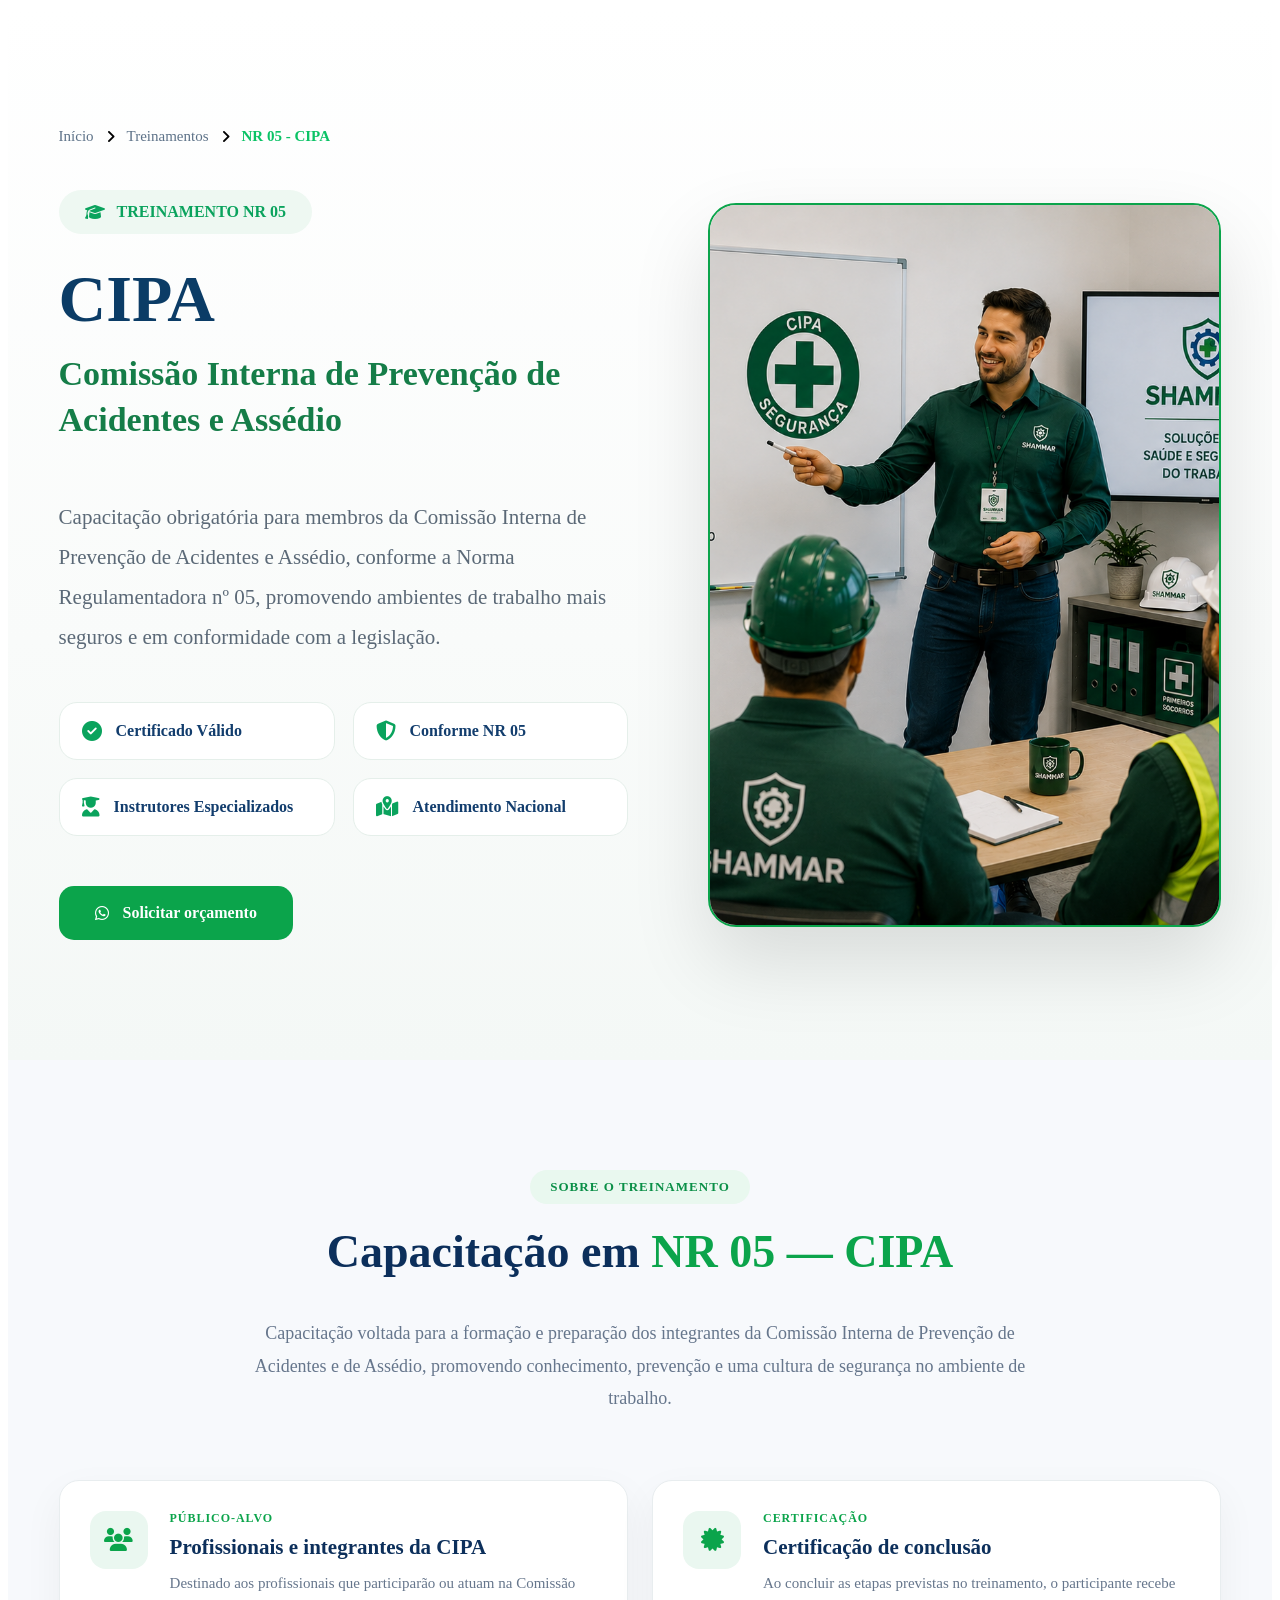
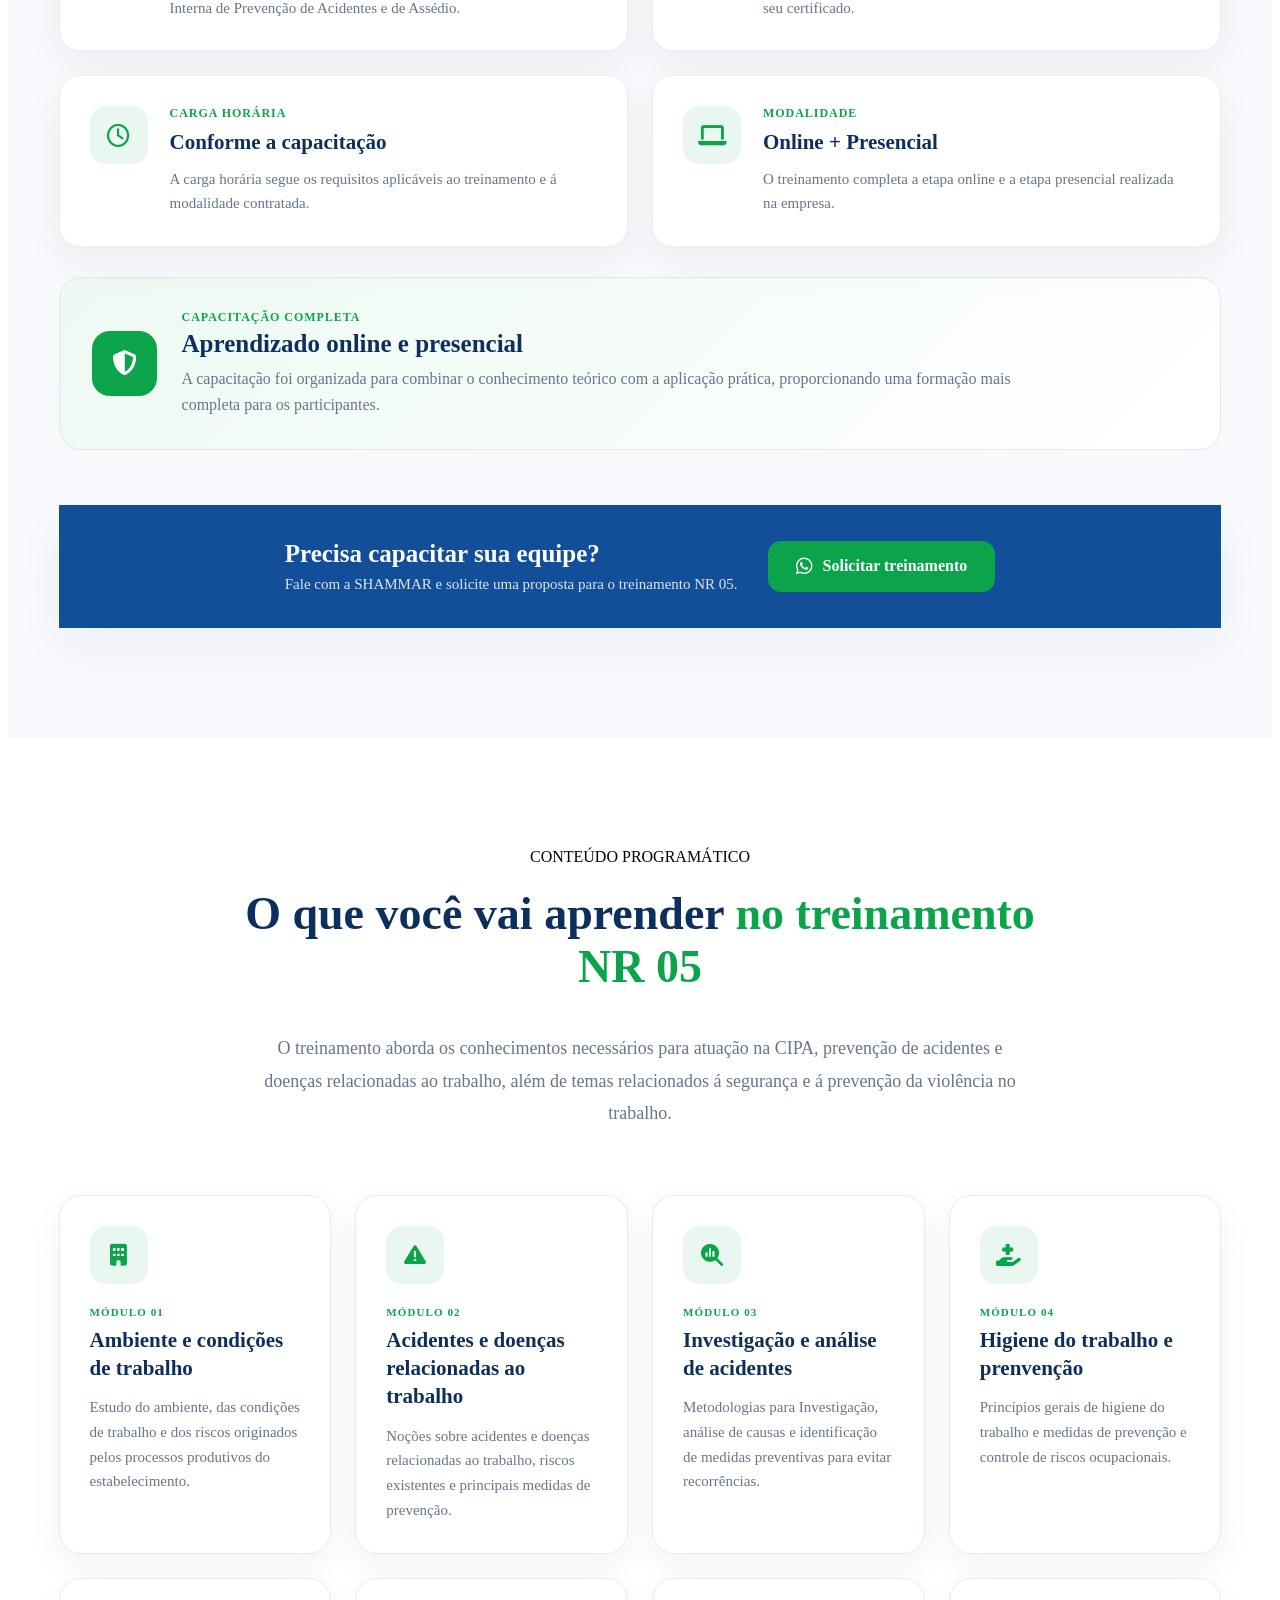
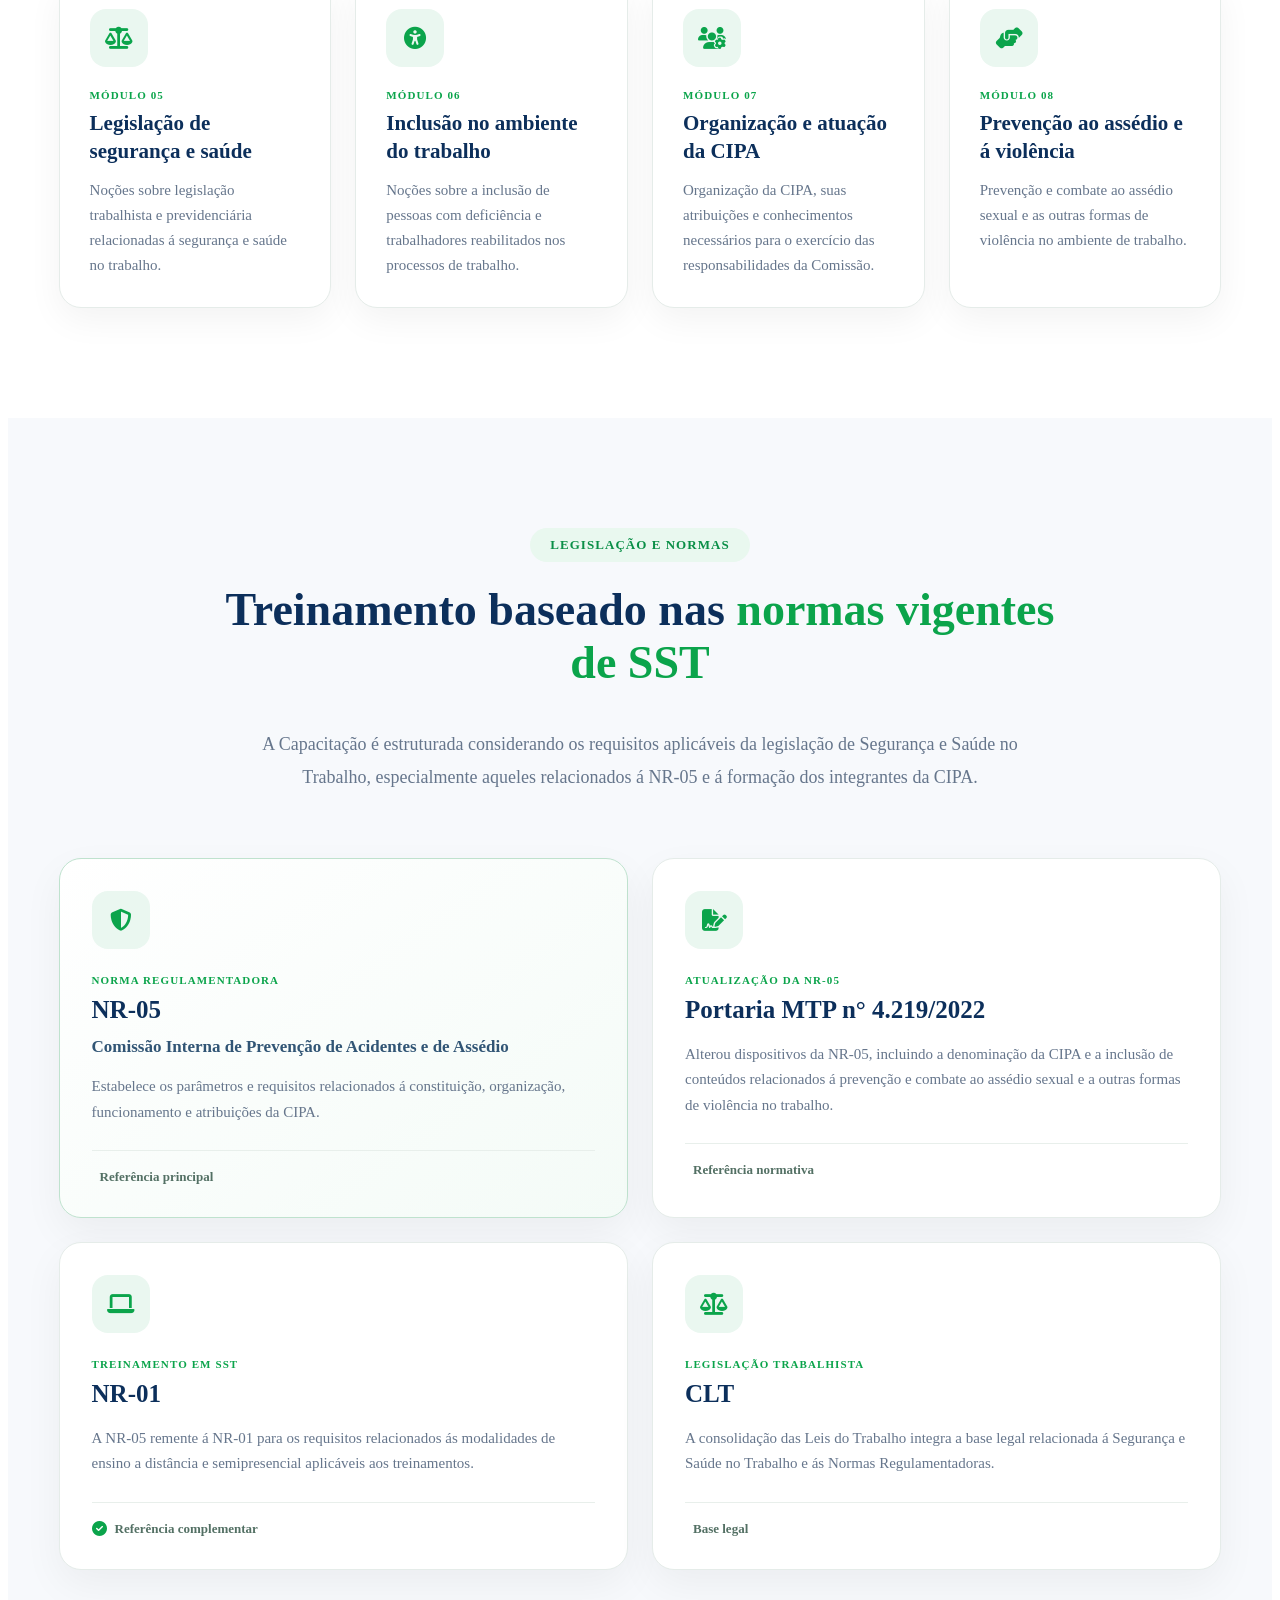
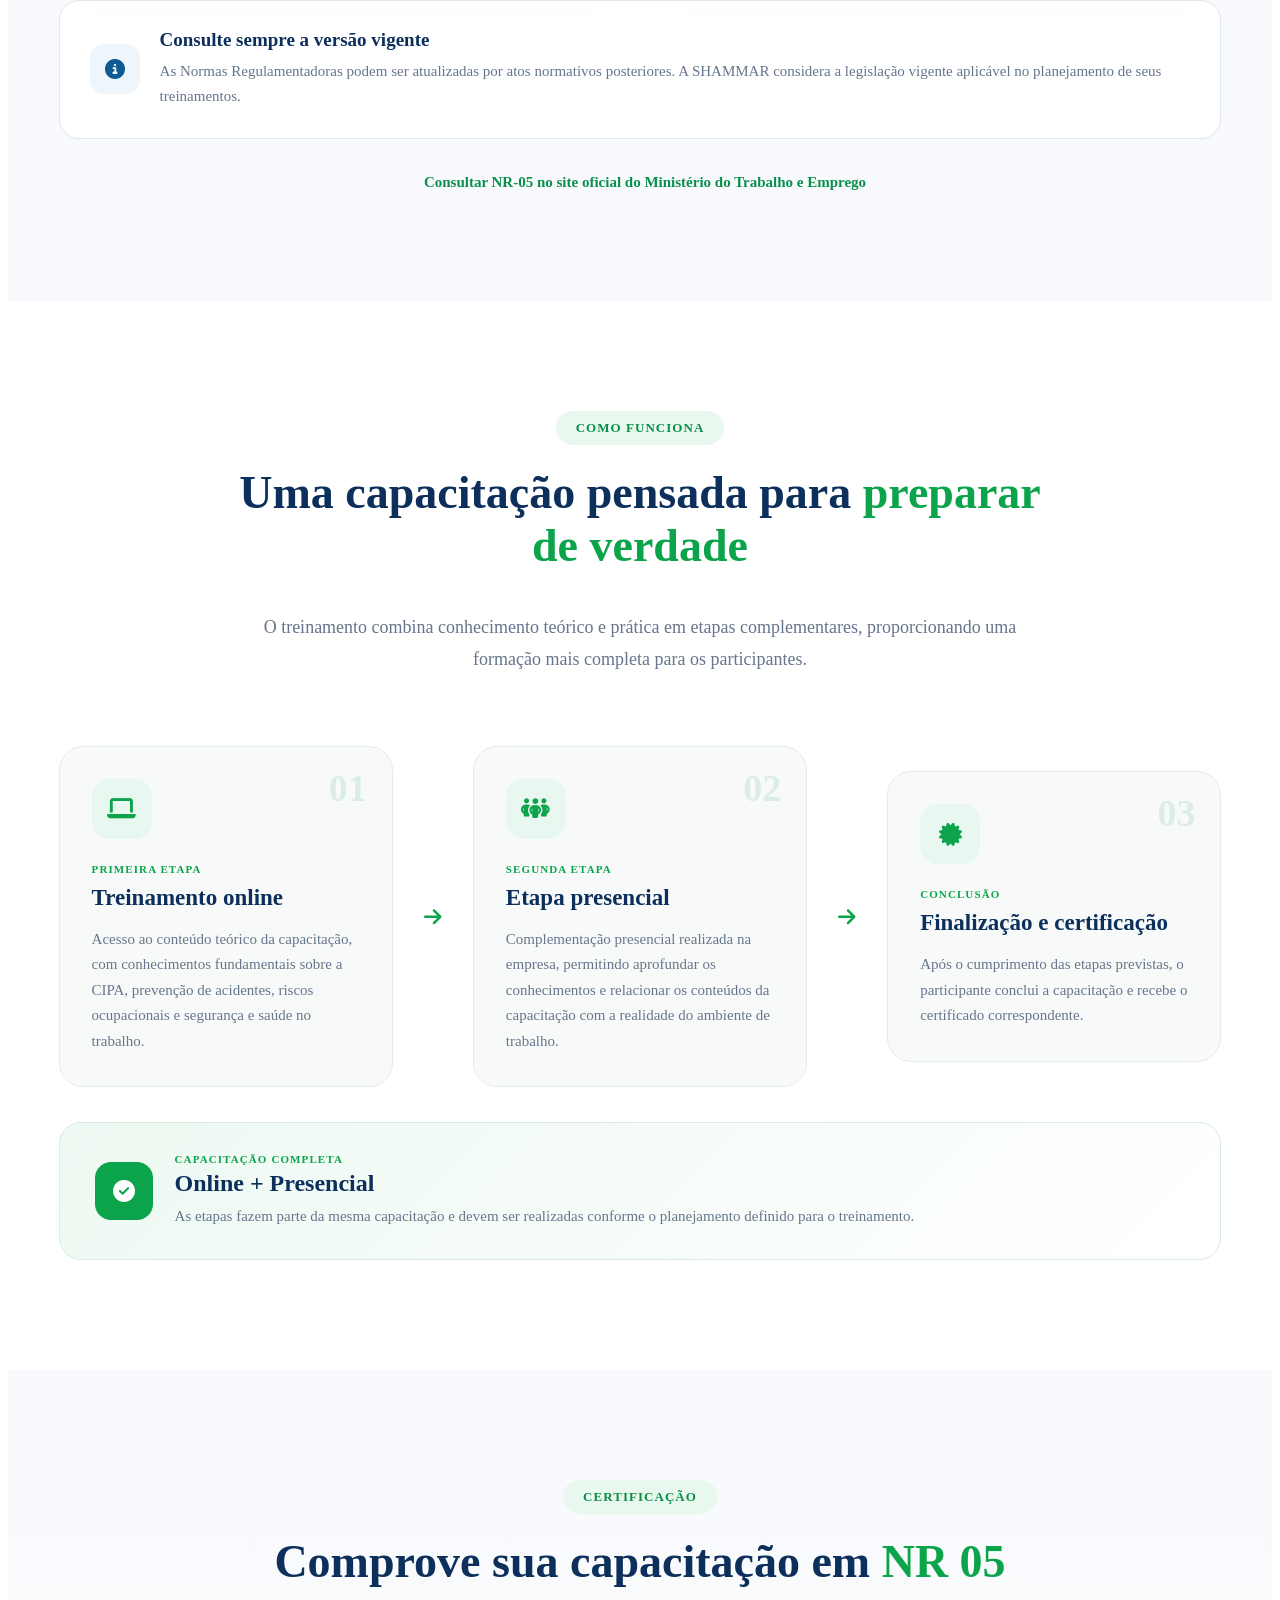
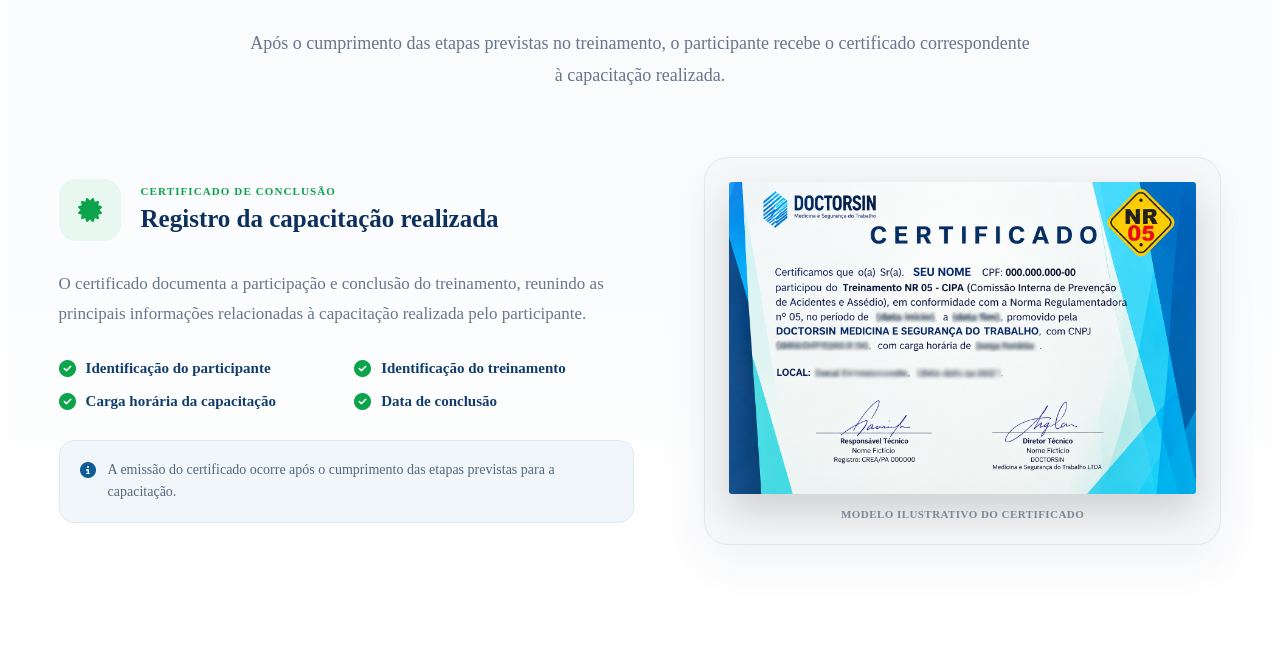
==== commit b2456564: "nr05.html e nr05.css 2026/09/24 HTML : Formatei o certificado adicionando uma imagem do certificado." ====
--- a/nr05.html
+++ b/nr05.html
@@ -1,13 +1,14 @@
 <!DOCTYPE html>
 <html lang="pt-br">
+
 <head>
     <meta charset="UTF-8">
     <meta name="viewport" content="width=device-width, initial-scale=1.0">
     <link rel="stylesheet" href="nr05.css">
-    <link rel="stylesheet"
-      href="https://cdnjs.cloudflare.com/ajax/libs/font-awesome/6.5.2/css/all.min.css">
+    <link rel="stylesheet" href="https://cdnjs.cloudflare.com/ajax/libs/font-awesome/6.5.2/css/all.min.css">
     <title>Shammar</title>
 </head>
+
 <body>
     <main>
         <section class="hero-nr">
@@ -97,15 +98,15 @@
                     </h2>
                     <p>
                         Capacitação voltada para a formação e preparação dos
-                integrantes da Comissão Interna de Prevenção de Acidentes
-                e de Assédio, promovendo conhecimento, prevenção e uma
-                cultura de segurança no ambiente de trabalho.
+                        integrantes da Comissão Interna de Prevenção de Acidentes
+                        e de Assédio, promovendo conhecimento, prevenção e uma
+                        cultura de segurança no ambiente de trabalho.
                     </p>
                 </div>
                 <!-- INFORMAÇÕES PRINCIPAIS -->
-                 <div class="nr05-info-grid">
+                <div class="nr05-info-grid">
                     <!-- Público-alvo -->
-                     <div class="nr05-info-card">
+                    <div class="nr05-info-card">
                         <div class="nr05-info-icon">
                             <i class="fa-solid fa-users"></i>
                         </div>
@@ -114,17 +115,17 @@
                                 PÚBLICO-ALVO
                             </span>
                             <h3>
-                               Profissionais e integrantes da CIPA 
+                                Profissionais e integrantes da CIPA
                             </h3>
                             <p>
                                 Destinado aos profissionais que participarão
-                        ou atuam na Comissão Interna de Prevenção de
-                        Acidentes e de Assédio.
-                            </p>
-                        </div>
-                     </div>
-                     <!-- CERTIFICAÇÃO -->
-                      <div class="nr05-info-card">
+                                ou atuam na Comissão Interna de Prevenção de
+                                Acidentes e de Assédio.
+                            </p>
+                        </div>
+                    </div>
+                    <!-- CERTIFICAÇÃO -->
+                    <div class="nr05-info-card">
                         <div class="nr05-info-icon">
                             <i class="fa-solid fa-certificate"></i>
                         </div>
@@ -136,47 +137,47 @@
                                 Certificação de conclusão
                             </h3>
                             <p>
-                                Ao concluir as etapas previstas no treinamento, o participante recebe seu certificado. 
-                            </p>
-                        </div>
-                      </div>
-                      <!-- CARGA HORÁRIA -->
-                       <div class="nr05-info-card">
-                            <div class="nr05-info-icon">
-                                <i class="fa-regular fa-clock"></i>
-                            </div>
-                            <div>
-                                <span>
-                                    CARGA HORÁRIA
-                                </span>
-                                <h3>
-                                    Conforme a capacitação
-                                </h3>
-                                <p>
-                                    A carga horária segue os requisitos aplicáveis ao treinamento e á modalidade contratada. 
-                                </p>
-                            </div>
-                       </div>
-                       <!-- MODALIDADE -->
-                        <div class="nr05-info-card">
-                            <div class="nr05-info-icon">
-                                <i class="fa-solid fa-laptop"></i>
-                            </div>
-                            <div>
-                                <span>
-                                    MODALIDADE
-                                </span>
-                                <h3>
-                                    Online + Presencial
-                                </h3>
-                                <p>
-                                    O treinamento completa a etapa online e a etapa presencial realizada na empresa. 
-                                </p>
-                            </div>
-                        </div>
-                 </div>
-                 <!-- DESTAQUE -->
-                  <div class="nr05-modalidade-destaque">
+                                Ao concluir as etapas previstas no treinamento, o participante recebe seu certificado.
+                            </p>
+                        </div>
+                    </div>
+                    <!-- CARGA HORÁRIA -->
+                    <div class="nr05-info-card">
+                        <div class="nr05-info-icon">
+                            <i class="fa-regular fa-clock"></i>
+                        </div>
+                        <div>
+                            <span>
+                                CARGA HORÁRIA
+                            </span>
+                            <h3>
+                                Conforme a capacitação
+                            </h3>
+                            <p>
+                                A carga horária segue os requisitos aplicáveis ao treinamento e á modalidade contratada.
+                            </p>
+                        </div>
+                    </div>
+                    <!-- MODALIDADE -->
+                    <div class="nr05-info-card">
+                        <div class="nr05-info-icon">
+                            <i class="fa-solid fa-laptop"></i>
+                        </div>
+                        <div>
+                            <span>
+                                MODALIDADE
+                            </span>
+                            <h3>
+                                Online + Presencial
+                            </h3>
+                            <p>
+                                O treinamento completa a etapa online e a etapa presencial realizada na empresa.
+                            </p>
+                        </div>
+                    </div>
+                </div>
+                <!-- DESTAQUE -->
+                <div class="nr05-modalidade-destaque">
                     <div class="nr05-modalidade-icon">
                         <i class="fa-solid fa-shield-halved"></i>
                     </div>
@@ -189,27 +190,27 @@
                         </h3>
                         <p>
                             A capacitação foi organizada para combinar o
-                    conhecimento teórico com a aplicação prática,
-                    proporcionando uma formação mais completa para
-                    os participantes.
+                            conhecimento teórico com a aplicação prática,
+                            proporcionando uma formação mais completa para
+                            os participantes.
                         </p>
                     </div>
-                  </div>
-                  <!-- CTA -->
-                   <div class="nr05-sobre-cta">
-                        <div>
-                            <h3>
-                                Precisa capacitar sua equipe?
-                            </h3>
-                            <p>
-                                Fale com a SHAMMAR e solicite uma proposta para o treinamento NR 05.
-                            </p>
-                        </div>
-                        <a href="https://wa.me/91982747641" target="_blank" rel="noopener noreferrer" class="nr05-btn-cta">
-                            <i class="fa-brands fa-whatsapp"></i>
-                            Solicitar treinamento
-                        </a>
-                   </div>
+                </div>
+                <!-- CTA -->
+                <div class="nr05-sobre-cta">
+                    <div>
+                        <h3>
+                            Precisa capacitar sua equipe?
+                        </h3>
+                        <p>
+                            Fale com a SHAMMAR e solicite uma proposta para o treinamento NR 05.
+                        </p>
+                    </div>
+                    <a href="https://wa.me/91982747641" target="_blank" rel="noopener noreferrer" class="nr05-btn-cta">
+                        <i class="fa-brands fa-whatsapp"></i>
+                        Solicitar treinamento
+                    </a>
+                </div>
             </div>
         </section>
         <!-- =========================================
@@ -219,7 +220,7 @@
         <section class="nr05-conteudo" id="conteudo-programatico">
             <div class="nr05-conteudo-container">
                 <!-- CABEÇALHO -->
-                 <div class="nr05-conteudo-titulo">
+                <div class="nr05-conteudo-titulo">
                     <span class="nr05-conteudo-titulo">
                         CONTEÚDO PROGRAMÁTICO
                     </span>
@@ -227,13 +228,15 @@
                         O que você vai aprender <strong>no treinamento NR 05</strong>
                     </h2>
                     <p>
-                        O treinamento aborda os conhecimentos necessários para atuação na CIPA, prevenção de acidentes e doenças relacionadas ao trabalho, além de temas relacionados á segurança e á prevenção da violência no trabalho. 
+                        O treinamento aborda os conhecimentos necessários para atuação na CIPA, prevenção de acidentes e
+                        doenças relacionadas ao trabalho, além de temas relacionados á segurança e á prevenção da
+                        violência no trabalho.
                     </p>
-                 </div>
-
-                 <!-- MÓDULOS -->
-
-                  <div class="nr05-modulos">
+                </div>
+
+                <!-- MÓDULOS -->
+
+                <div class="nr05-modulos">
 
                     <!-- MÓDULO 01 -->
 
@@ -249,7 +252,8 @@
                                 Ambiente e condições de trabalho
                             </h3>
                             <p>
-                                Estudo do ambiente, das condições de trabalho e dos riscos originados pelos processos produtivos do estabelecimento. 
+                                Estudo do ambiente, das condições de trabalho e dos riscos originados pelos processos
+                                produtivos do estabelecimento.
                             </p>
                         </div>
                     </article>
@@ -268,7 +272,8 @@
                                 Acidentes e doenças relacionadas ao trabalho
                             </h3>
                             <p>
-                                Noções sobre acidentes e doenças relacionadas ao trabalho, riscos existentes e principais medidas de prevenção. 
+                                Noções sobre acidentes e doenças relacionadas ao trabalho, riscos existentes e
+                                principais medidas de prevenção.
                             </p>
                         </div>
                     </article>
@@ -287,106 +292,112 @@
                                 Investigação e análise de acidentes
                             </h3>
                             <p>
-                                Metodologias para Investigação, análise de causas e identificação de medidas preventivas para evitar recorrências. 
+                                Metodologias para Investigação, análise de causas e identificação de medidas preventivas
+                                para evitar recorrências.
                             </p>
                         </div>
                     </article>
 
                     <!-- MÓDULO 04 -->
 
-                        <article class="nr05-modulo">
-                            <div class="nr05-modulo-icon">
-                                <i class="fa-solid fa-hand-holding-medical"></i>
-                            </div>
-                            <div class="nr05-modulo-conteudo">
-                                <span>
-                                    MÓDULO 04
-                                </span>
-                                <h3>
-                                    Higiene do trabalho e prenvenção
-                                </h3>
-                                <p>
-                                    Princípios gerais de higiene do trabalho e medidas de prevenção e controle de riscos ocupacionais. 
-                                </p>
-                            </div>
-                        </article>
-
-                        <!-- MÓDULO 05 -->
-
-                        <article class="nr05-modulo">
-                            <div class="nr05-modulo-icon">
-                                <i class="fa-solid fa-scale-balanced"></i>
-                            </div>
-                            <div class="nr05-modulo-conteudo">
-                                <span>
-                                    MÓDULO 05
-                                </span>
-                                <h3>
-                                    Legislação de segurança e saúde
-                                </h3>
-                                <p>
-                                    Noções sobre legislação trabalhista e previdenciária relacionadas á segurança e saúde no trabalho.
-                                </p>
-                            </div>
-                        </article>
-
-                        <!-- MÓDULO 06 -->
-
-                        <article class="nr05-modulo">
-                            <div class="nr05-modulo-icon">
-                                <i class="fa-solid fa-universal-access"></i>
-                            </div>
-                            <div class="nr05-modulo-conteudo">
-                                <span>
-                                    MÓDULO 06
-                                </span>
-                                <h3>
-                                    Inclusão no ambiente do trabalho
-                                </h3>
-                                <p>
-                                    Noções sobre a inclusão de pessoas com deficiência e trabalhadores reabilitados nos processos de trabalho.  
-                                </p>
-                            </div>
-                        </article>
-
-                        <!-- MÓDULO 07 -->
-
-                        <article class="nr05-modulo">
-                            <div class="nr05-modulo-icon">
-                                <i class="fa-solid fa-users-gear"></i>
-                            </div>
-                            <div class="nr05-modulo-conteudo">
-                                <span>
-                                    MÓDULO 07
-                                </span>
-                                <h3>
-                                    Organização e atuação da CIPA
-                                </h3>
-                                <p>
-                                    Organização da CIPA, suas atribuições e conhecimentos necessários para o exercício das responsabilidades da Comissão. 
-                                </p>
-                            </div>
-                        </article>
-
-                        <!-- MÓDULO 08 -->
-
-                        <article class="nr05-modulo">
-                            <div class="nr05-modulo-icon">
-                                <i class="fa-solid fa-handshake-angle"></i>
-                            </div>
-                            <div class="nr05-modulo-conteudo">
-                                <span>
-                                    MÓDULO 08
-                                </span>
-                                <h3>
-                                    Prevenção ao assédio e á violência
-                                </h3>
-                                <p>
-                                    Prevenção e combate ao assédio sexual e as outras formas de violência no ambiente de trabalho.
-                                </p>
-                            </div>
-                        </article>
-                  </div>
+                    <article class="nr05-modulo">
+                        <div class="nr05-modulo-icon">
+                            <i class="fa-solid fa-hand-holding-medical"></i>
+                        </div>
+                        <div class="nr05-modulo-conteudo">
+                            <span>
+                                MÓDULO 04
+                            </span>
+                            <h3>
+                                Higiene do trabalho e prenvenção
+                            </h3>
+                            <p>
+                                Princípios gerais de higiene do trabalho e medidas de prevenção e controle de riscos
+                                ocupacionais.
+                            </p>
+                        </div>
+                    </article>
+
+                    <!-- MÓDULO 05 -->
+
+                    <article class="nr05-modulo">
+                        <div class="nr05-modulo-icon">
+                            <i class="fa-solid fa-scale-balanced"></i>
+                        </div>
+                        <div class="nr05-modulo-conteudo">
+                            <span>
+                                MÓDULO 05
+                            </span>
+                            <h3>
+                                Legislação de segurança e saúde
+                            </h3>
+                            <p>
+                                Noções sobre legislação trabalhista e previdenciária relacionadas á segurança e saúde no
+                                trabalho.
+                            </p>
+                        </div>
+                    </article>
+
+                    <!-- MÓDULO 06 -->
+
+                    <article class="nr05-modulo">
+                        <div class="nr05-modulo-icon">
+                            <i class="fa-solid fa-universal-access"></i>
+                        </div>
+                        <div class="nr05-modulo-conteudo">
+                            <span>
+                                MÓDULO 06
+                            </span>
+                            <h3>
+                                Inclusão no ambiente do trabalho
+                            </h3>
+                            <p>
+                                Noções sobre a inclusão de pessoas com deficiência e trabalhadores reabilitados nos
+                                processos de trabalho.
+                            </p>
+                        </div>
+                    </article>
+
+                    <!-- MÓDULO 07 -->
+
+                    <article class="nr05-modulo">
+                        <div class="nr05-modulo-icon">
+                            <i class="fa-solid fa-users-gear"></i>
+                        </div>
+                        <div class="nr05-modulo-conteudo">
+                            <span>
+                                MÓDULO 07
+                            </span>
+                            <h3>
+                                Organização e atuação da CIPA
+                            </h3>
+                            <p>
+                                Organização da CIPA, suas atribuições e conhecimentos necessários para o exercício das
+                                responsabilidades da Comissão.
+                            </p>
+                        </div>
+                    </article>
+
+                    <!-- MÓDULO 08 -->
+
+                    <article class="nr05-modulo">
+                        <div class="nr05-modulo-icon">
+                            <i class="fa-solid fa-handshake-angle"></i>
+                        </div>
+                        <div class="nr05-modulo-conteudo">
+                            <span>
+                                MÓDULO 08
+                            </span>
+                            <h3>
+                                Prevenção ao assédio e á violência
+                            </h3>
+                            <p>
+                                Prevenção e combate ao assédio sexual e as outras formas de violência no ambiente de
+                                trabalho.
+                            </p>
+                        </div>
+                    </article>
+                </div>
             </div>
         </section>
         <!-- =========================================
@@ -398,7 +409,7 @@
 
                 <!-- CABEÇALHO -->
 
-                 <div class="nr05-legislacao-titulo">
+                <div class="nr05-legislacao-titulo">
                     <span class="nr05-label">
                         LEGISLAÇÃO E NORMAS
                     </span>
@@ -406,17 +417,19 @@
                         Treinamento baseado nas <strong>normas vigentes de SST</strong>
                     </h2>
                     <p>
-                        A Capacitação é estruturada considerando os requisitos  aplicáveis da legislação de Segurança e Saúde no Trabalho, especialmente aqueles relacionados á NR-05 e á formação dos integrantes da CIPA.
+                        A Capacitação é estruturada considerando os requisitos aplicáveis da legislação de Segurança e
+                        Saúde no Trabalho, especialmente aqueles relacionados á NR-05 e á formação dos integrantes da
+                        CIPA.
                     </p>
-                 </div>
-
-                 <!-- REFERÊNCIAS -->
-
-                  <div class="nr05-legislacao-grid">
+                </div>
+
+                <!-- REFERÊNCIAS -->
+
+                <div class="nr05-legislacao-grid">
 
                     <!-- NR 05 -->
 
-                     <article class="nr05-legislacao-card destaque">
+                    <article class="nr05-legislacao-card destaque">
                         <div class="nr05-legislacao-icon">
                             <i class="fa-solid fa-shield-halved"></i>
                         </div>
@@ -431,18 +444,19 @@
                                 Comissão Interna de Prevenção de Acidentes e de Assédio
                             </h4>
                             <p>
-                                Estabelece  os parâmetros e requisitos relacionados á constituição, organização, funcionamento e atribuições da CIPA. 
+                                Estabelece os parâmetros e requisitos relacionados á constituição, organização,
+                                funcionamento e atribuições da CIPA.
                             </p>
                         </div>
                         <div class="nr05-legislacao-status">
                             <i class="fa-soid fa-circle-check"></i>
                             Referência principal
                         </div>
-                     </article>
-
-                     <!-- PORTARIA 4219 -->
-
-                      <article class="nr05-legislacao-card">
+                    </article>
+
+                    <!-- PORTARIA 4219 -->
+
+                    <article class="nr05-legislacao-card">
                         <div class="nr05-legislacao-icon">
                             <i class="fa-solid fa-file-signature"></i>
                         </div>
@@ -454,18 +468,20 @@
                                 Portaria MTP n° 4.219/2022
                             </h3>
                             <p>
-                                Alterou dispositivos da NR-05, incluindo a denominação da CIPA e a inclusão de conteúdos relacionados á prevenção e combate ao assédio sexual e a outras formas de violência no trabalho. 
+                                Alterou dispositivos da NR-05, incluindo a denominação da CIPA e a inclusão de conteúdos
+                                relacionados á prevenção e combate ao assédio sexual e a outras formas de violência no
+                                trabalho.
                             </p>
                         </div>
                         <div class="nr05-legislacao-status">
                             <i class="fa-solidfa-circle-check"></i>
                             Referência normativa
                         </div>
-                      </article>
-
-                      <!-- NR 01 -->
-
-                      <article class="nr05-legislacao-card">
+                    </article>
+
+                    <!-- NR 01 -->
+
+                    <article class="nr05-legislacao-card">
                         <div class="nr05-legislacao-icon">
                             <i class="fa-solid fa-laptop"></i>
                         </div>
@@ -477,17 +493,18 @@
                                 NR-01
                             </h3>
                             <p>
-                                A NR-05 remente á NR-01 para os requisitos relacionados ás modalidades de ensino a distância e semipresencial aplicáveis aos treinamentos.
+                                A NR-05 remente á NR-01 para os requisitos relacionados ás modalidades de ensino a
+                                distância e semipresencial aplicáveis aos treinamentos.
                             </p>
                         </div>
                         <div class="nr05-legislacao-status">
                             <i class="fa-solid fa-circle-check"></i>
                             Referência complementar
                         </div>
-                      </article>
-
-                      <!-- CLT -->
-                      <article class="nr05-legislacao-card">
+                    </article>
+
+                    <!-- CLT -->
+                    <article class="nr05-legislacao-card">
                         <div class="nr05-legislacao-icon">
                             <i class="fa-solid fa-scale-balanced"></i>
                         </div>
@@ -499,19 +516,20 @@
                                 CLT
                             </h3>
                             <p>
-                                A consolidação das Leis do Trabalho integra a base legal relacionada á Segurança  e Saúde no Trabalho e ás Normas Regulamentadoras.
+                                A consolidação das Leis do Trabalho integra a base legal relacionada á Segurança e Saúde
+                                no Trabalho e ás Normas Regulamentadoras.
                             </p>
                         </div>
                         <div class="nr05-legislacao-status">
                             <i class="fa-solidfa-circle-check"></i>
                             Base legal
                         </div>
-                      </article>
-                  </div>
-
-                  <!-- AVISO -->
-
-                  <div class="nr05-legislacao-aviso">
+                    </article>
+                </div>
+
+                <!-- AVISO -->
+
+                <div class="nr05-legislacao-aviso">
                     <div class="nr05-legislacao-aviso-icon">
                         <i class="fa-solid fa-circle-info"></i>
                     </div>
@@ -520,19 +538,21 @@
                             Consulte sempre a versão vigente
                         </h3>
                         <p>
-                            As Normas Regulamentadoras podem ser atualizadas por atos normativos posteriores. A SHAMMAR considera a legislação vigente aplicável no planejamento de seus treinamentos. 
+                            As Normas Regulamentadoras podem ser atualizadas por atos normativos posteriores. A SHAMMAR
+                            considera a legislação vigente aplicável no planejamento de seus treinamentos.
                         </p>
                     </div>
-                  </div>
-
-                  <!-- FONTE OFICIAL -->
-
-                  <div class="nr05-legislacao-fonte">
-                    <a href="https://www.gov.br/trabalho-e-emprego/pt-br/acesso-a-informacao/participacao-social/conselhos-e-orgaos-colegiados/comissao-tripartite-partitaria-permanente/normas-regulamentadora/normas-regulamentadoras-vigentes/norma-regulamentadora-no-5-nr-5" target="_blank" rel="noopener noreferrer">
+                </div>
+
+                <!-- FONTE OFICIAL -->
+
+                <div class="nr05-legislacao-fonte">
+                    <a href="https://www.gov.br/trabalho-e-emprego/pt-br/acesso-a-informacao/participacao-social/conselhos-e-orgaos-colegiados/comissao-tripartite-partitaria-permanente/normas-regulamentadora/normas-regulamentadoras-vigentes/norma-regulamentadora-no-5-nr-5"
+                        target="_blank" rel="noopener noreferrer">
                         <i class="fa-solid fa-arrow-up-right-square"></i>
                         Consultar NR-05 no site oficial do Ministério do Trabalho e Emprego
                     </a>
-                  </div>
+                </div>
             </div>
         </section>
 
@@ -544,7 +564,7 @@
 
                 <!-- CABEÇALHO -->
 
-                 <div class="nr05-como-titulo">
+                <div class="nr05-como-titulo">
                     <span class="nr05-label">
                         COMO FUNCIONA
                     </span>
@@ -552,13 +572,14 @@
                         Uma capacitação pensada para <strong>preparar de verdade</strong>
                     </h2>
                     <p>
-                        O treinamento combina conhecimento teórico e prática em etapas complementares, proporcionando uma formação mais completa para os participantes. 
+                        O treinamento combina conhecimento teórico e prática em etapas complementares, proporcionando
+                        uma formação mais completa para os participantes.
                     </p>
-                 </div>
-
-                 <!-- ETAPAS -->
-
-                 <div class="nr05-etapas">
+                </div>
+
+                <!-- ETAPAS -->
+
+                <div class="nr05-etapas">
 
                     <!-- ETAPA 01 -->
 
@@ -577,7 +598,8 @@
                                 Treinamento online
                             </h3>
                             <p>
-                                Acesso ao conteúdo teórico da capacitação, com conhecimentos fundamentais sobre a CIPA, prevenção de acidentes, riscos ocupacionais e segurança e saúde no trabalho. 
+                                Acesso ao conteúdo teórico da capacitação, com conhecimentos fundamentais sobre a CIPA,
+                                prevenção de acidentes, riscos ocupacionais e segurança e saúde no trabalho.
                             </p>
                         </div>
                     </article>
@@ -596,7 +618,7 @@
                         </div>
                         <div class="nr05-etapa-icon">
                             <i class="fa-solid fa-people-group"></i>
-                        </div> 
+                        </div>
                         <div class="nr05-etapa-conteudo">
                             <span>
                                 SEGUNDA ETAPA
@@ -605,11 +627,12 @@
                                 Etapa presencial
                             </h3>
                             <p>
-                                Complementação presencial realizada na empresa, permitindo aprofundar os conhecimentos e relacionar os conteúdos da capacitação com a realidade do ambiente de trabalho. 
-                            </p>
-                        </div>
-                    </article> 
-                    
+                                Complementação presencial realizada na empresa, permitindo aprofundar os conhecimentos e
+                                relacionar os conteúdos da capacitação com a realidade do ambiente de trabalho.
+                            </p>
+                        </div>
+                    </article>
+
                     <!-- CONECTOR -->
 
                     <div class="nr05-etapa-conector">
@@ -633,15 +656,16 @@
                                 Finalização e certificação
                             </h3>
                             <p>
-                                Após o cumprimento das etapas previstas, o participante conclui a capacitação e recebe o certificado correspondente. 
-                            </p>
-                        </div>
-                    </article>
-                 </div>
-
-                 <!-- DESTAQUE -->
-
-                 <div class="nr05-como-destaque">
+                                Após o cumprimento das etapas previstas, o participante conclui a capacitação e recebe o
+                                certificado correspondente.
+                            </p>
+                        </div>
+                    </article>
+                </div>
+
+                <!-- DESTAQUE -->
+
+                <div class="nr05-como-destaque">
                     <div class="nr05-como-destaque-icon">
                         <i class="fa-solid fa-circle-check"></i>
                     </div>
@@ -653,10 +677,11 @@
                             Online + Presencial
                         </h3>
                         <p>
-                            As etapas fazem parte da mesma capacitação e devem ser realizadas  conforme o planejamento definido para o treinamento. 
+                            As etapas fazem parte da mesma capacitação e devem ser realizadas conforme o planejamento
+                            definido para o treinamento.
                         </p>
                     </div>
-                 </div>
+                </div>
             </div>
         </section>
 
@@ -664,121 +689,113 @@
         ETAPA 6 — CERTIFICAÇÃO
         ========================================= -->
 
-       <section class="nr05-certificacao" id="certificacao">
-    <div class="nr05-certificacao-container">
-
-        <!-- CABEÇALHO -->
-
-        <div class="nr05-certificacao-titulo">
-            <span class="nr05-label">
-                CERTIFICAÇÃO
-            </span>
-            <h2>
-                Comprove sua capacitação em
-                <strong>NR 05</strong>
-            </h2>
-            <p>
-                Após o cumprimento das etapas previstas no treinamento,
-                o participante recebe o certificado correspondente à
-                capacitação realizada.
-            </p>
-
-        </div>
-
-
-        <!-- CONTEÚDO -->
-
-        <div class="nr05-certificacao-grid">
-
-            <!-- INFORMAÇÕES -->
-
-            <div class="nr05-certificacao-info">
-                <div class="nr05-certificacao-intro">
-                    <div class="nr05-certificacao-icon">
-                        <i class="fa-solid fa-certificate"></i>
-                    </div>
-                    <div>
-                        <span>
-                            CERTIFICADO DE CONCLUSÃO
-                        </span>
-                        <h3>
-                            Registro da capacitação realizada
-                        </h3>
-                    </div>
-                </div>
-                <p class="nr05-certificacao-texto">
-                    O certificado documenta a participação e conclusão
-                    do treinamento, reunindo as principais informações
-                    relacionadas à capacitação realizada pelo participante.
-                </p>
-
-
-                <!-- INFORMAÇÕES DO CERTIFICADO -->
-
-                <ul class="nr05-certificacao-lista">
-                    <li>
-                        <i class="fa-solid fa-circle-check"></i>
-                        <span>
-                            Identificação do participante
-                        </span>
-                    </li>
-                    <li>
-                        <i class="fa-solid fa-circle-check"></i>
-                        <span>
-                            Identificação do treinamento
-                        </span>
-                    </li>
-                    <li>
-                        <i class="fa-solid fa-circle-check"></i>
-                        <span>
-                            Carga horária da capacitação
-                        </span>
-                    </li>
-                    <li>
-                        <i class="fa-solid fa-circle-check"></i>
-                        <span>
-                            Data de conclusão
-                        </span>
-                    </li>
-                </ul>
-                <div class="nr05-certificacao-nota">
-                    <i class="fa-solid fa-circle-info"></i>
+        <section class="nr05-certificacao" id="certificacao">
+            <div class="nr05-certificacao-container">
+
+                <!-- CABEÇALHO -->
+
+                <div class="nr05-certificacao-titulo">
+                    <span class="nr05-label">
+                        CERTIFICAÇÃO
+                    </span>
+                    <h2>
+                        Comprove sua capacitação em
+                        <strong>NR 05</strong>
+                    </h2>
                     <p>
-                        A emissão do certificado ocorre após o cumprimento
-                        das etapas previstas para a capacitação.
+                        Após o cumprimento das etapas previstas no treinamento,
+                        o participante recebe o certificado correspondente à
+                        capacitação realizada.
                     </p>
+
+                </div>
+
+
+                <!-- CONTEÚDO -->
+
+                <div class="nr05-certificacao-grid">
+
+                    <!-- INFORMAÇÕES -->
+
+                    <div class="nr05-certificacao-info">
+                        <div class="nr05-certificacao-intro">
+                            <div class="nr05-certificacao-icon">
+                                <i class="fa-solid fa-certificate"></i>
+                            </div>
+                            <div>
+                                <span>
+                                    CERTIFICADO DE CONCLUSÃO
+                                </span>
+                                <h3>
+                                    Registro da capacitação realizada
+                                </h3>
+                            </div>
+                        </div>
+                        <p class="nr05-certificacao-texto">
+                            O certificado documenta a participação e conclusão
+                            do treinamento, reunindo as principais informações
+                            relacionadas à capacitação realizada pelo participante.
+                        </p>
+
+
+                        <!-- INFORMAÇÕES DO CERTIFICADO -->
+
+                        <ul class="nr05-certificacao-lista">
+                            <li>
+                                <i class="fa-solid fa-circle-check"></i>
+                                <span>
+                                    Identificação do participante
+                                </span>
+                            </li>
+                            <li>
+                                <i class="fa-solid fa-circle-check"></i>
+                                <span>
+                                    Identificação do treinamento
+                                </span>
+                            </li>
+                            <li>
+                                <i class="fa-solid fa-circle-check"></i>
+                                <span>
+                                    Carga horária da capacitação
+                                </span>
+                            </li>
+                            <li>
+                                <i class="fa-solid fa-circle-check"></i>
+                                <span>
+                                    Data de conclusão
+                                </span>
+                            </li>
+                        </ul>
+                        <div class="nr05-certificacao-nota">
+                            <i class="fa-solid fa-circle-info"></i>
+                            <p>
+                                A emissão do certificado ocorre após o cumprimento
+                                das etapas previstas para a capacitação.
+                            </p>
+                        </div>
+                    </div>
+
+
+                    <!-- REPRESENTAÇÃO DO CERTIFICADO -->
+
+                    <div class="nr05-certificado-visual">
+
+                        <div class="nr05-certificado-documento">
+
+                            <img src="img/treinamentos/certificado-cipa-nr05.png"
+                                alt="Exemplo ilustrativo de certificado do treinamento NR 05 - CIPA" loading="lazy">
+
+                            <span class="nr05-certificado-legenda">
+                                Modelo ilustrativo do certificado
+                            </span>
+
+                        </div>
+
+                    </div>
                 </div>
             </div>
-
-
-            <!-- REPRESENTAÇÃO DO CERTIFICADO -->
-
-            <div class="nr05-certificado-visual">
-                <div class="nr05-certificado-papel">
-                    <div class="nr05-certificado-marca">
-                        <span>
-                            SHAMMAR
-                        </span>
-                    </div>
-                    <span class="nr05-certificado-label">
-                        CERTIFICADO
-                    </span>
-                    <h3>
-                        NR 05
-                    </h3>
-                    <p>
-                        Comissão Interna de Prevenção
-                        de Acidentes e de Assédio
-                    </p>
-                    <div class="nr05-certificado-linha"></div>
-                    <span class="nr05-certificado-exemplo">
-                        Modelo ilustrativo
-                    </span>
-                </div>
-            </div>
-        </div>
-    </div>
-</section>
+        </section>
     </main>
 </body>
+
 </html>
--- a/nr05.css
+++ b/nr05.css
@@ -1,4 +1,5 @@
-/*HERO NR05*/
+
+
 .hero-nr {
     padding: 120px 0;
     background: linear-gradient(180deg, #ffffff 0%, #f9fbfa 60%, #f4f8f6 100%);
@@ -141,6 +142,7 @@
 /* -----------------------------------------
    TÍTULO
 ----------------------------------------- */
+
 .nr05-sobre-titulo {
     max-width: 850px;
     margin: 0 auto 65px;
@@ -229,6 +231,7 @@
 /* -----------------------------------------
    CONTEÚDO DO CARD
 ----------------------------------------- */
+
 .nr05-info-card span {
     display: block;
     margin-bottom: 8px;
@@ -358,198 +361,6 @@
     font-size: 19px;
 }
 
-/* =========================================
-   RESPONSIVIDADE
-========================================= */
-
-@media (max-width: 900px) {
-    .nr05-sobre {
-        padding: 80px 0;
-    }
-
-    .nr05-sobre-titulo h2 {
-        font-size: 38px;
-    }
-
-    .nr05-info-grid {
-        grid-template-columns: 1fr;
-    }
-
-    .nr05-sobre-cta {
-        flex-direction: column;
-        align-items: flex-start;
-    }
-}
-
-@media (max-width: 600px) {
-    .hero-nr {
-        padding: 55px 0 70px;
-    }
-
-    .hro-nr .container {
-        width: min(92%, 500px);
-    }
-
-    .hero-nr-grid {
-        display: flex;
-        flex-direction: column;
-        gap: 40px;
-    }
-
-    .hero-nr-content {
-        width: 100%;
-    }
-
-    .hero-nr-content h1 {
-        font-size: 42px;
-        line-height: 1.08;
-    }
-
-    .hero-nr-content h1 span {
-        font-size: 24px;
-        line-height: 1.3;
-    }
-
-    .hero-nr-content p {
-        font-size: 17px;
-        line-height: 1.7;
-    }
-
-    /* IMAGEM */
-
-    .hero-nr-image {
-        width: 100%;
-        order: 2;
-    }
-
-    .hero-nr-image-box {
-        width: 100%;
-        aspect-ratio: 10/7;
-        border-radius: 22px;
-        overflow: hidden;
-    }
-
-    .hero-image-box img {
-        width: 100%;
-        height: 100%;
-        display: block;
-        object-fit: cover;
-        object-position: center 35%;
-    }
-
-    /* BOTÃO DO HERO */
-
-    .btn-nr {
-        display: flex;
-        width: fit-content;
-        max-width: 100%;
-        margin: 40px auto 0;
-        justify-content: center;
-        align-items: center;
-        text-align: center;
-        box-sizing: border-box;
-    }
-
-    /* =========================================
-       SOBRE O TREINAMENTO
-    ========================================= */
-
-    .nr05-sobre {
-        padding: 65px 0;
-    }
-
-    .nr05-sobre-container {
-        width: min(92%, 500px);
-    }
-
-    .nr05-sobre-titulo {
-        margin-bottom: 40px;
-    }
-
-    .nr05-sobre-titulo h2 {
-        font-size: 32px;
-    }
-
-    .nr05-sobre-titulo p {
-        font-size: 16px;
-        line-height: 1.7;
-    }
-
-    /* =========================================
-       CARDS
-    ========================================= */
-
-    .nr05-info-card {
-        padding: 24px;
-        gap: 16px;
-    }
-
-    .nr05-info-icon {
-        width: 50px;
-        height: 50px;
-        font-size: 19px;
-    }
-
-    .nr05-info-card h3 {
-        font-size: 18px;
-    }
-
-    /* =========================================
-       DESTAQUE
-    ========================================= */
-
-    .nr05-modalidade-destaque {
-        align-items: flex-start;
-        padding: 25px;
-        gap: 18px;
-    }
-
-    .nr05-modalidade-icon {
-        width: 52px;
-        height: 52px;
-        font-size: 20px;
-    }
-
-    .nr05-modalidade-texto h3 {
-        font-size: 21px;
-    }
-
-    /* =========================================
-       CTA — MOBILE
-    ========================================= */
-
-    .nr05-sobre-cta {
-        display: flex;
-        flex-direction: column;
-        align-items: center;
-        gap: 25px;
-        padding: 28px 25px;
-        box-sizing: border-box;
-    }
-
-    .nr05-sobre-cta h3 {
-        font-size: 21px;
-    }
-
-    .nr05-sobre-cta p {
-        font-size: 15px;
-        line-height: 1.6;
-    }
-
-    /* BOTÃO */
-
-    .nr05-btn-cta {
-        display: flex;
-        width: 100%;
-        max-width: 100%;
-        box-sizing: border-box;
-        align-self: stretch;
-        justify-content: center;
-        padding: 16px 20px;
-        white-space: normal;
-        text-align: center;
-    }
-}
 
 /* =========================================
    ETAPA 3 — CONTEÚDO PROGRAMÁTICO NR 05
@@ -631,7 +442,7 @@
     box-shadow: 0 12px 35px rgba(0, 0, 0, .05);
     transition:
         transform .3s ease,
-        box-shadow .3se ease,
+        box-shadow .3s ease,
         border-color .3s ease;
 }
 
@@ -694,181 +505,10 @@
 .nr05-modulo:focus-within {
     border-color: #0ba44b;
     box-shadow:
-        0 0 0 4px rgba(11, 164, 75, .10, ),
+        0 0 0 4px rgba(11, 164, 75, .10),
         0 15px 40px rgba(0, 0, 0, .07);
 }
 
-/* =========================================
-   TABLETS / NOTEBOOKS MENORES
-   Até 1100px
-========================================= */
-
-
-@media (max-width: 1100px) {
-    .nr05-conteudo {
-        padding: 90px 0;
-    }
-
-    .nr05-modulos {
-        grid-template-columns: repeat(3, minmax(0, 1fr));
-        gap: 22px;
-    }
-
-    .nr05-modulo {
-        padding: 26px;
-    }
-}
-
-/* =========================================
-   TABLETS
-   Até 900px
-========================================= */
-
-@media (max-width: 900px) {
-    .nr05-conteudo {
-        padding: 80px 0;
-    }
-
-    .nr05-conteudo-container {
-        width: min(92%, 700px);
-    }
-
-    .nr05-conteudo-titulo {
-        margin-bottom: 50px;
-    }
-
-    .nr05-conteudo-titulo h2 {
-        font-size: 38px;
-    }
-
-    .nr05-conteudo-titulo p {
-        font-size: 17px;
-        line-height: 1.7;
-    }
-
-    .nr05-modulos {
-        grid-template-columns: repeat(2, minmax(0, 1fr));
-        gap: 20px;
-    }
-
-    .nr05-modulo {
-        padding: 25px;
-    }
-}
-
-/* =========================================
-   CELULARES
-   Até 600px
-========================================= */
-
-@media (max-width: 600px) {
-    .nr05-conteudo {
-        padding: 65px 0;
-    }
-
-    .nr05-conteudo-container {
-        width: min(92%, 500px);
-    }
-
-    .nr05-conteudo-titulo {
-        margin-bottom: 40px;
-    }
-
-    .nr05-conteudo-titulo .nr05-label {
-        font-size: 11px;
-        padding: 8px 16px;
-    }
-
-    .nr05-conteudo-titulo h2 {
-        margin-top: 18px;
-        font-size: 31px;
-        line-height: 1.2;
-    }
-
-    .nr05-conteudo-titulo p {
-        margin-top: 18px;
-        font-size: 16px;
-        line-height: 1.7;
-    }
-
-    .nr05-modulos {
-        grid-template-columns: 1fr;
-        gap: 18px;
-    }
-
-    .nr05-modulo {
-        padding: 24px;
-        border-radius: 20px;
-    }
-
-    .nr05-modulo-icon {
-        width: 52px;
-        height: 52px;
-        margin-bottom: 18px;
-        border-radius: 15px;
-        font-size: 20px;
-    }
-
-    .nr05-modulo-conteudo h3 {
-        font-size: 19px;
-    }
-
-    .nr05-modulo-conteudo p {
-        font-size: 15px;
-        line-height: 1.65;
-    }
-}
-
-/* =========================================
-   CELULARES PEQUENOS
-   Até 400px
-========================================= */
-
-@media (max-width: 400px) {
-    .nr05-conteudo {
-        padding: 55px 0;
-    }
-
-    .nr05-conteudo-container {
-        width: calc(100% - 32px);
-    }
-
-    .nr05-conteudo-titulo {
-        margin-bottom: 35px;
-    }
-
-    .nr05-conteudo-titulo h2 {
-        font-size: 28px;
-    }
-
-    .nr05-conteudo-titulo p {
-        font-size: 15px;
-    }
-
-    .nr05-modulo {
-        padding: 22px;
-        border-radius: 18px;
-    }
-
-    .nr05-modulo-conteudo h3 {
-        font-size: 18px;
-    }
-}
-
-/* =========================================
-   REDUÇÃO DE MOVIMENTO
-   ACESSIBILIDADE
-========================================= */
-
-@media (prefers-reduced-motion: reduce) {
-    .nr05-modulo {
-        transition: none;
-    }
-
-    .nr05-modulo:hover {
-        transform: none;
-    }
-}
 
 
 /* =========================================
@@ -1107,151 +747,6 @@
     font-size: 14px;
 }
 
-/* =========================================
-   NOTEBOOK / TABLET GRANDE
-========================================= */
-
-@media (max-width: 1000px) {
-    .nr05-legislacao {
-        padding: 90px 0;
-    }
-
-    .nr05-legislacao-grid {
-        gap: 20px;
-    }
-
-    .nr05-legislacao-card {
-        padding: 27px;
-    }
-}
-
-/* =========================================
-   TABLET
-========================================= */
-
-@media (max-width: 800px) {
-    .nr05-legislacao {
-        padding: 80px 0;
-    }
-
-    .nr05-legislacao-container {
-        width: min(92%, 700px);
-    }
-
-    .nr05-legislacao-titulo {
-        margin-bottom: 50px;
-    }
-
-    .nr05-legislacao-titulo p {
-        font-size: 17px;
-        line-height: 1.7;
-    }
-
-    .nr05-legislacao-grid {
-        grid-template-columns: 1fr;
-    }
-}
-
-/* =========================================
-   CELULAR
-========================================= */
-
-@media (max-width: 600px) {
-    .nr05-legislacao {
-        padding: 65px 0;
-    }
-
-    .nr05-legislacao-container {
-        width: min(92%, 500px);
-    }
-
-    .nr05-legislacao-titulo {
-        margin-bottom: 40px;
-    }
-
-    .nr05-legislacao-titulo h2 {
-        font-size: 31px;
-    }
-
-    .nr05-legislacao-titulo p {
-        margin-top: 18px;
-        font-size: 16px;
-    }
-
-    .nr05-legislacao-card {
-        padding: 24px;
-        border-radius: 20px;
-    }
-
-    .nr05-legislacao-icon {
-        width: 52px;
-        height: 52px;
-        margin-bottom: 20px;
-        border-radius: 15px;
-        font-size: 20px;
-    }
-
-    .nr05-legislacao-conteudo h3 {
-        font-size: 21px;
-    }
-
-    .nr05-legislacao-conteudo h4 {
-        font-size: 16px;
-    }
-
-    .nr05-legislacao-conteudo p {
-        font-size: 15px;
-    }
-
-    .nr05-legislacao-aviso {
-        flex-direction: column;
-        padding: 24px;
-        gap: 16px;
-    }
-
-    .nr05-legislacao-aviso h3 {
-        font-size: 18px;
-    }
-
-    .nr05-legislacao-fonte a {
-        font-size: 14px;
-        line-height: 1.6;
-    }
-}
-
-/* =========================================
-   CELULARES PEQUENOS
-========================================= */
-
-@media (max-width: 400px) {
-    .nr05-legislacao {
-        padding: 55px 0;
-    }
-
-    .nr05-legislacao-container {
-        width: calc(100% - 32px);
-    }
-
-    .nr05-legislacao-titulo h2 {
-        font-size: 28px;
-    }
-
-    .nr05-legislacao-titulo p {
-        font-size: 15px;
-    }
-
-    .nr05-legislacao-card {
-        padding: 21px;
-    }
-
-    .nr05-legislacao-conteudo h3 {
-        font-size: 19px;
-    }
-
-    .nr05-legislacao-conteudo p {
-        font-size: 14px;
-    }
-}
 
 /* =========================================
    ETAPA 5 — COMO FUNCIONA
@@ -1462,22 +957,342 @@
     line-height: 1.65;
 }
 
-/* =========================================
-   NOTEBOOK / TABLET GRANDE
-========================================= */
-
-@media (max-width: 1100px) {
+
+/* =========================================
+   ETAPA 6 — CERTIFICAÇÃO
+========================================= */
+
+.nr05-certificacao {
+    padding: 110px 0;
+
+    background:
+        linear-gradient(
+            180deg,
+            #f7f9fc 0%,
+            #ffffff 100%
+        );
+}
+
+.nr05-certificacao-container {
+    width: min(1200px, 92%);
+    margin: 0 auto;
+}
+
+/* =========================================
+   CABEÇALHO
+========================================= */
+
+.nr05-certificacao-titulo {
+    max-width: 850px;
+
+    margin: 0 auto 65px;
+
+    text-align: center;
+}
+
+.nr05-certificacao-titulo h2 {
+    margin-top: 22px;
+
+    color: #0c2f5b;
+
+    font-size: clamp(34px, 4vw, 46px);
+
+    line-height: 1.15;
+
+    font-weight: 800;
+}
+
+.nr05-certificacao-titulo h2 strong {
+    color: #0ba44b;
+}
+
+.nr05-certificacao-titulo p {
+    max-width: 780px;
+
+    margin: 22px auto 0;
+
+    color: #66768c;
+
+    font-size: 18px;
+
+    line-height: 1.8;
+}
+
+/* =========================================
+   GRID
+========================================= */
+
+.nr05-certificacao-grid {
+    display: grid;
+
+    grid-template-columns:
+        minmax(0, 1fr)
+        minmax(0, .9fr);
+
+    gap: 70px;
+
+    align-items: center;
+}
+
+/* =========================================
+   INFORMAÇÕES
+========================================= */
+
+.nr05-certificacao-info {
+    min-width: 0;
+}
+
+.nr05-certificacao-intro {
+    display: flex;
+
+    align-items: center;
+
+    gap: 20px;
+}
+
+.nr05-certificacao-icon {
+    width: 62px;
+    height: 62px;
+
+    display: flex;
+
+    align-items: center;
+    justify-content: center;
+
+    flex-shrink: 0;
+
+    border-radius: 17px;
+
+    background: #e8f7ef;
+
+    color: #0ba44b;
+
+    font-size: 24px;
+}
+
+.nr05-certificacao-intro span {
+    display: block;
+
+    margin-bottom: 6px;
+
+    color: #0ba44b;
+
+    font-size: 11px;
+
+    font-weight: 800;
+
+    letter-spacing: .1em;
+}
+
+.nr05-certificacao-intro h3 {
+    margin: 0;
+
+    color: #0c2f5b;
+
+    font-size: 25px;
+
+    line-height: 1.3;
+}
+
+/* =========================================
+   TEXTO
+========================================= */
+
+.nr05-certificacao-texto {
+    max-width: 650px;
+
+    margin: 28px 0 0;
+
+    color: #66768c;
+
+    font-size: 17px;
+
+    line-height: 1.8;
+}
+
+/* =========================================
+   LISTA
+========================================= */
+
+.nr05-certificacao-lista {
+    display: grid;
+
+    grid-template-columns: repeat(2, minmax(0, 1fr));
+
+    gap: 16px;
+
+    margin: 30px 0 0;
+
+    padding: 0;
+
+    list-style: none;
+}
+
+.nr05-certificacao-lista li {
+    display: flex;
+
+    align-items: center;
+
+    gap: 10px;
+
+    min-width: 0;
+
+    color: #123d6d;
+
+    font-size: 15px;
+
+    font-weight: 600;
+}
+
+.nr05-certificacao-lista i {
+    flex-shrink: 0;
+
+    color: #0ba44b;
+
+    font-size: 17px;
+}
+
+/* =========================================
+   NOTA
+========================================= */
+
+.nr05-certificacao-nota {
+    display: flex;
+
+    align-items: flex-start;
+
+    gap: 12px;
+
+    margin-top: 30px;
+
+    padding: 18px 20px;
+
+    border-radius: 15px;
+
+    background: #f1f6fb;
+
+    border: 1px solid #dfe9f1;
+}
+
+.nr05-certificacao-nota i {
+    flex-shrink: 0;
+
+    margin-top: 3px;
+
+    color: #0c5b91;
+}
+
+.nr05-certificacao-nota p {
+    margin: 0;
+
+    color: #52687b;
+
+    font-size: 14px;
+
+    line-height: 1.6;
+}
+
+/* =========================================
+   DOCUMENTO DO CERTIFICADO
+========================================= */
+
+.nr05-certificado-visual {
+    display: flex;
+    align-items: center;
+    justify-content: center;
+
+    min-width: 0;
+
+    padding: 24px;
+
+    border-radius: 24px;
+
+    background: #f5f7f9;
+
+    border: 1px solid #e2e8ed;
+
+    box-shadow:
+        0 18px 45px rgba(12, 47, 91, .06);
+}
+
+
+/* =========================================
+   DOCUMENTO
+========================================= */
+
+.nr05-certificado-documento {
+    width: 100%;
+    max-width: 620px;
+
+    text-align: center;
+}
+
+
+/* =========================================
+   IMAGEM DO CERTIFICADO
+========================================= */
+
+.nr05-certificado-documento img {
+    display: block;
+
+    width: 100%;
+    height: auto;
+
+    border-radius: 3px;
+
+    box-shadow:
+        0 18px 40px rgba(0, 0, 0, .16);
+}
+
+
+/* =========================================
+   LEGENDA
+========================================= */
+
+.nr05-certificado-legenda {
+    display: block;
+
+    margin-top: 14px;
+
+    color: #7a8896;
+
+    font-size: 11px;
+
+    font-weight: 600;
+
+    letter-spacing: .04em;
+
+    text-transform: uppercase;
+}
+
+
+
+/* NOTEBOOK / TABLET GRANDE — até 1180px */
+
+@media (max-width: 1180px) {
+    .nr05-conteudo {
+        padding: 90px 0;
+    }
+
+    .nr05-modulos {
+        grid-template-columns: repeat(3, minmax(0, 1fr));
+        gap: 22px;
+    }
+
+    .nr05-modulo {
+        padding: 26px;
+    }
+
     .nr05-como-funciona {
         padding: 90px 0;
     }
 
     .nr05-etapas {
-        grid-template-columns: 
-            minmax(0, 1fr)
-            35px
-            minmax(0, 1fr)
-            35px
-            minmax(0, 1fr);
+        grid-template-columns: minmax(0, 1fr)
+                35px
+                minmax(0, 1fr)
+                35px
+                minmax(0, 1fr);
         gap: 10px;
     }
 
@@ -1490,11 +1305,133 @@
     }
 }
 
-/* =========================================
-   TABLET
-========================================= */
-
-@media (max-width: 850px) {
+/* TABLET / NOTEBOOK — até 1024px */
+
+@media (max-width: 1024px) {
+    /* HERO — tablet/notebook: uma coluna para evitar a imagem estreita */
+    .hero-nr-grid {
+        grid-template-columns: 1fr;
+        gap: 40px;
+    }
+
+    .hero-nr-content {
+        max-width: 760px;
+    }
+
+    .hero-nr-image {
+        width: 100%;
+        display: flex;
+        justify-content: center;
+    }
+
+    .hero-image-box {
+        width: min(100%, 620px);
+        height: 360px;
+    }
+
+    .hero-image-box img {
+        width: 100%;
+        height: 100%;
+        object-fit: cover;
+        object-position: center 35%;
+    }
+
+    .nr05-legislacao {
+        padding: 90px 0;
+    }
+
+    .nr05-legislacao-grid {
+        gap: 20px;
+    }
+
+    .nr05-legislacao-card {
+        padding: 27px;
+    }
+
+    .nr05-certificacao {
+        padding: 90px 0;
+    }
+
+    .nr05-certificacao-grid {
+        gap: 45px;
+    }
+
+    .nr05-certificado-visual {
+        padding: 25px;
+    }
+}
+
+/* TABLET — até 768px */
+
+@media (max-width: 768px) {
+    .nr05-sobre {
+        padding: 80px 0;
+    }
+
+    .nr05-sobre-titulo h2 {
+        font-size: 38px;
+    }
+
+    .nr05-info-grid {
+        grid-template-columns: 1fr;
+    }
+
+    .nr05-sobre-cta {
+        flex-direction: column;
+        align-items: flex-start;
+    }
+
+    .nr05-conteudo {
+        padding: 80px 0;
+    }
+
+    .nr05-conteudo-container {
+        width: min(92%, 700px);
+    }
+
+    .nr05-conteudo-titulo {
+        margin-bottom: 50px;
+    }
+
+    .nr05-conteudo-titulo h2 {
+        font-size: 38px;
+    }
+
+    .nr05-conteudo-titulo p {
+        font-size: 17px;
+        line-height: 1.7;
+    }
+
+    .nr05-modulos {
+        grid-template-columns: repeat(2, minmax(0, 1fr));
+        gap: 20px;
+    }
+
+    .nr05-modulo {
+        padding: 25px;
+    }
+
+    .nr05-legislacao {
+        padding: 80px 0;
+    }
+
+    .nr05-legislacao-container {
+        width: min(92%, 700px);
+    }
+
+    .nr05-legislacao-titulo {
+        margin-bottom: 50px;
+    }
+
+    .nr05-legislacao-titulo p {
+        font-size: 17px;
+        line-height: 1.7;
+    }
+
+    .nr05-legislacao-grid {
+        grid-template-columns: 1fr;
+    }
+
     .nr05-como-funciona {
         padding: 80px 0;
     }
@@ -1525,13 +1462,305 @@
     .nr05-etapa {
         padding: 28px;
     }
-}
-
-/* =========================================
-   CELULAR
-========================================= */
-
-@media (max-width: 600px) {
+
+    .nr05-certificacao {
+        padding: 80px 0;
+    }
+
+    .nr05-certificacao-container {
+        width: min(92%, 700px);
+    }
+
+    .nr05-certificacao-titulo {
+        margin-bottom: 50px;
+    }
+
+    .nr05-certificacao-titulo p {
+        font-size: 17px;
+    }
+
+    .nr05-certificacao-grid {
+        grid-template-columns: 1fr;
+        gap: 45px;
+    }
+
+    .nr05-certificacao-info {
+        max-width: 700px;
+        margin: 0 auto;
+    }
+
+    .nr05-certificado-visual {
+        width: 100%;
+        box-sizing: border-box;
+    }
+}
+
+/* MOBILE — até 720px */
+
+@media (max-width: 720px) {
+    .hero-nr {
+        padding: 55px 0 70px;
+    }
+
+    .hero-nr .container {
+        width: min(92%, 500px);
+    }
+
+    .hero-nr-grid {
+        display: flex;
+        flex-direction: column;
+        gap: 40px;
+    }
+
+    .hero-nr-content {
+        width: 100%;
+    }
+
+    .hero-nr-content h1 {
+        font-size: 42px;
+        line-height: 1.08;
+    }
+
+    .hero-nr-content h1 span {
+        font-size: 24px;
+        line-height: 1.3;
+    }
+
+    .hero-nr-content p {
+        font-size: 17px;
+        line-height: 1.7;
+    }
+
+    .hero-nr-image {
+        width: 100%;
+        order: 2;
+    }
+
+    .hero-image-box {
+        width: 100%;
+        aspect-ratio: 10/7;
+        border-radius: 22px;
+        overflow: hidden;
+    }
+
+    .hero-image-box img {
+        width: 100%;
+        height: 100%;
+        display: block;
+        object-fit: cover;
+        object-position: center 35%;
+    }
+
+    .btn-nr {
+        display: flex;
+        width: fit-content;
+        max-width: 100%;
+        margin: 40px auto 0;
+        justify-content: center;
+        align-items: center;
+        text-align: center;
+        box-sizing: border-box;
+    }
+
+    .nr05-sobre {
+        padding: 65px 0;
+    }
+
+    .nr05-sobre-container {
+        width: min(92%, 500px);
+    }
+
+    .nr05-sobre-titulo {
+        margin-bottom: 40px;
+    }
+
+    .nr05-sobre-titulo h2 {
+        font-size: 32px;
+    }
+
+    .nr05-sobre-titulo p {
+        font-size: 16px;
+        line-height: 1.7;
+    }
+
+    .nr05-info-card {
+        padding: 24px;
+        gap: 16px;
+    }
+
+    .nr05-info-icon {
+        width: 50px;
+        height: 50px;
+        font-size: 19px;
+    }
+
+    .nr05-info-card h3 {
+        font-size: 18px;
+    }
+
+    .nr05-modalidade-destaque {
+        align-items: flex-start;
+        padding: 25px;
+        gap: 18px;
+    }
+
+    .nr05-modalidade-icon {
+        width: 52px;
+        height: 52px;
+        font-size: 20px;
+    }
+
+    .nr05-modalidade-texto h3 {
+        font-size: 21px;
+    }
+
+    .nr05-sobre-cta {
+        display: flex;
+        flex-direction: column;
+        align-items: center;
+        gap: 25px;
+        padding: 28px 25px;
+        box-sizing: border-box;
+    }
+
+    .nr05-sobre-cta h3 {
+        font-size: 21px;
+    }
+
+    .nr05-sobre-cta p {
+        font-size: 15px;
+        line-height: 1.6;
+    }
+
+    .nr05-btn-cta {
+        display: flex;
+        width: 100%;
+        max-width: 100%;
+        box-sizing: border-box;
+        align-self: stretch;
+        justify-content: center;
+        padding: 16px 20px;
+        white-space: normal;
+        text-align: center;
+    }
+
+    .nr05-conteudo {
+        padding: 65px 0;
+    }
+
+    .nr05-conteudo-container {
+        width: min(92%, 500px);
+    }
+
+    .nr05-conteudo-titulo {
+        margin-bottom: 40px;
+    }
+
+    .nr05-conteudo-titulo .nr05-label {
+        font-size: 11px;
+        padding: 8px 16px;
+    }
+
+    .nr05-conteudo-titulo h2 {
+        margin-top: 18px;
+        font-size: 31px;
+        line-height: 1.2;
+    }
+
+    .nr05-conteudo-titulo p {
+        margin-top: 18px;
+        font-size: 16px;
+        line-height: 1.7;
+    }
+
+    .nr05-modulos {
+        grid-template-columns: 1fr;
+        gap: 18px;
+    }
+
+    .nr05-modulo {
+        padding: 24px;
+        border-radius: 20px;
+    }
+
+    .nr05-modulo-icon {
+        width: 52px;
+        height: 52px;
+        margin-bottom: 18px;
+        border-radius: 15px;
+        font-size: 20px;
+    }
+
+    .nr05-modulo-conteudo h3 {
+        font-size: 19px;
+    }
+
+    .nr05-modulo-conteudo p {
+        font-size: 15px;
+        line-height: 1.65;
+    }
+
+    .nr05-legislacao {
+        padding: 65px 0;
+    }
+
+    .nr05-legislacao-container {
+        width: min(92%, 500px);
+    }
+
+    .nr05-legislacao-titulo {
+        margin-bottom: 40px;
+    }
+
+    .nr05-legislacao-titulo h2 {
+        font-size: 31px;
+    }
+
+    .nr05-legislacao-titulo p {
+        margin-top: 18px;
+        font-size: 16px;
+    }
+
+    .nr05-legislacao-card {
+        padding: 24px;
+        border-radius: 20px;
+    }
+
+    .nr05-legislacao-icon {
+        width: 52px;
+        height: 52px;
+        margin-bottom: 20px;
+        border-radius: 15px;
+        font-size: 20px;
+    }
+
+    .nr05-legislacao-conteudo h3 {
+        font-size: 21px;
+    }
+
+    .nr05-legislacao-conteudo h4 {
+        font-size: 16px;
+    }
+
+    .nr05-legislacao-conteudo p {
+        font-size: 15px;
+    }
+
+    .nr05-legislacao-aviso {
+        flex-direction: column;
+        padding: 24px;
+        gap: 16px;
+    }
+
+    .nr05-legislacao-aviso h3 {
+        font-size: 18px;
+    }
+
+    .nr05-legislacao-fonte a {
+        font-size: 14px;
+        line-height: 1.6;
+    }
+
     .nr05-como-funciona {
         padding: 65px 0;
     }
@@ -1613,528 +1842,6 @@
         font-size: 15px;
         line-height: 1.65;
     }
-}
-
-/* =========================================
-   CELULARES PEQUENOS
-========================================= */
-
-@media (max-width: 400px) {
-    .nr05-como-funciona {
-        padding: 55px 0;
-    }
-
-    .nr05-como-container {
-        width: calc(100% - 32px);
-    }
-
-    .nr05-como-titulo h2 {
-        font-size: 15px;
-    }
-
-    .nr05-como-titulo p {
-        font-size: 15px;
-    }
-
-    .nr05-etapa {
-        padding: 22px;
-    }
-
-    .nr05-etapa-conteudo h3 {
-        font-size: 18px;
-    }
-
-    .nr05-etapa-conteudo p {
-        font-size: 14px;
-    }
-
-    .nr05-como-destaque {
-        padding: 22px;
-    }
-}
-
-/* =========================================
-   ACESSIBILIDADE
-========================================= */
-
-@media (prefers-reduced-motion: reduce) {
-    .nr05-etapa {
-        transition: none;
-    }
-
-    .nr05-etapa:hover {
-        transform: none;
-    }
-}
-
-/* =========================================
-   ETAPA 6 — CERTIFICAÇÃO
-========================================= */
-
-.nr05-certificacao {
-    padding: 110px 0;
-
-    background:
-        linear-gradient(
-            180deg,
-            #f7f9fc 0%,
-            #ffffff 100%
-        );
-}
-
-.nr05-certificacao-container {
-    width: min(1200px, 92%);
-    margin: 0 auto;
-}
-
-
-/* =========================================
-   CABEÇALHO
-========================================= */
-
-.nr05-certificacao-titulo {
-    max-width: 850px;
-
-    margin: 0 auto 65px;
-
-    text-align: center;
-}
-
-.nr05-certificacao-titulo h2 {
-    margin-top: 22px;
-
-    color: #0c2f5b;
-
-    font-size: clamp(34px, 4vw, 46px);
-
-    line-height: 1.15;
-
-    font-weight: 800;
-}
-
-.nr05-certificacao-titulo h2 strong {
-    color: #0ba44b;
-}
-
-.nr05-certificacao-titulo p {
-    max-width: 780px;
-
-    margin: 22px auto 0;
-
-    color: #66768c;
-
-    font-size: 18px;
-
-    line-height: 1.8;
-}
-
-
-/* =========================================
-   GRID
-========================================= */
-
-.nr05-certificacao-grid {
-    display: grid;
-
-    grid-template-columns:
-        minmax(0, 1fr)
-        minmax(0, .9fr);
-
-    gap: 70px;
-
-    align-items: center;
-}
-
-
-/* =========================================
-   INFORMAÇÕES
-========================================= */
-
-.nr05-certificacao-info {
-    min-width: 0;
-}
-
-.nr05-certificacao-intro {
-    display: flex;
-
-    align-items: center;
-
-    gap: 20px;
-}
-
-.nr05-certificacao-icon {
-    width: 62px;
-    height: 62px;
-
-    display: flex;
-
-    align-items: center;
-    justify-content: center;
-
-    flex-shrink: 0;
-
-    border-radius: 17px;
-
-    background: #e8f7ef;
-
-    color: #0ba44b;
-
-    font-size: 24px;
-}
-
-.nr05-certificacao-intro span {
-    display: block;
-
-    margin-bottom: 6px;
-
-    color: #0ba44b;
-
-    font-size: 11px;
-
-    font-weight: 800;
-
-    letter-spacing: .1em;
-}
-
-.nr05-certificacao-intro h3 {
-    margin: 0;
-
-    color: #0c2f5b;
-
-    font-size: 25px;
-
-    line-height: 1.3;
-}
-
-
-/* =========================================
-   TEXTO
-========================================= */
-
-.nr05-certificacao-texto {
-    max-width: 650px;
-
-    margin: 28px 0 0;
-
-    color: #66768c;
-
-    font-size: 17px;
-
-    line-height: 1.8;
-}
-
-
-/* =========================================
-   LISTA
-========================================= */
-
-.nr05-certificacao-lista {
-    display: grid;
-
-    grid-template-columns: repeat(2, minmax(0, 1fr));
-
-    gap: 16px;
-
-    margin: 30px 0 0;
-
-    padding: 0;
-
-    list-style: none;
-}
-
-.nr05-certificacao-lista li {
-    display: flex;
-
-    align-items: center;
-
-    gap: 10px;
-
-    min-width: 0;
-
-    color: #123d6d;
-
-    font-size: 15px;
-
-    font-weight: 600;
-}
-
-.nr05-certificacao-lista i {
-    flex-shrink: 0;
-
-    color: #0ba44b;
-
-    font-size: 17px;
-}
-
-
-/* =========================================
-   NOTA
-========================================= */
-
-.nr05-certificacao-nota {
-    display: flex;
-
-    align-items: flex-start;
-
-    gap: 12px;
-
-    margin-top: 30px;
-
-    padding: 18px 20px;
-
-    border-radius: 15px;
-
-    background: #f1f6fb;
-
-    border: 1px solid #dfe9f1;
-}
-
-.nr05-certificacao-nota i {
-    flex-shrink: 0;
-
-    margin-top: 3px;
-
-    color: #0c5b91;
-}
-
-.nr05-certificacao-nota p {
-    margin: 0;
-
-    color: #52687b;
-
-    font-size: 14px;
-
-    line-height: 1.6;
-}
-
-
-/* =========================================
-   VISUAL DO CERTIFICADO
-========================================= */
-
-.nr05-certificado-visual {
-    display: flex;
-
-    align-items: center;
-    justify-content: center;
-
-    min-width: 0;
-
-    padding: 30px;
-
-    border-radius: 28px;
-
-    background:
-        linear-gradient(
-            145deg,
-            #edf8f2 0%,
-            #f8fbfa 100%
-        );
-
-    border: 1px solid #dcebe3;
-}
-
-
-/* =========================================
-   PAPEL
-========================================= */
-
-.nr05-certificado-papel {
-    position: relative;
-
-    width: 100%;
-
-    max-width: 470px;
-
-    aspect-ratio: 1.414 / 1;
-
-    display: flex;
-
-    flex-direction: column;
-
-    align-items: center;
-    justify-content: center;
-
-    padding: 40px;
-
-    box-sizing: border-box;
-
-    background: #ffffff;
-
-    border: 8px solid #eef3f0;
-
-    outline: 1px solid #cfded6;
-
-    box-shadow:
-        0 25px 60px rgba(0, 0, 0, .12);
-
-    text-align: center;
-}
-
-
-/* =========================================
-   MARCA
-========================================= */
-
-.nr05-certificado-marca {
-    position: absolute;
-
-    top: 22px;
-    left: 25px;
-
-    color: #0c2f5b;
-
-    font-size: 13px;
-
-    font-weight: 900;
-
-    letter-spacing: .12em;
-}
-
-
-/* =========================================
-   TÍTULO DO CERTIFICADO
-========================================= */
-
-.nr05-certificado-label {
-    color: #0ba44b;
-
-    font-size: 12px;
-
-    font-weight: 800;
-
-    letter-spacing: .2em;
-}
-
-.nr05-certificado-papel h3 {
-    margin: 10px 0;
-
-    color: #0c2f5b;
-
-    font-size: 42px;
-
-    line-height: 1;
-
-    font-weight: 900;
-}
-
-.nr05-certificado-papel p {
-    max-width: 300px;
-
-    margin: 0;
-
-    color: #52687b;
-
-    font-size: 15px;
-
-    line-height: 1.5;
-}
-
-
-/* =========================================
-   LINHA DECORATIVA
-========================================= */
-
-.nr05-certificado-linha {
-    width: 80px;
-
-    height: 2px;
-
-    margin-top: 22px;
-
-    background: #0ba44b;
-}
-
-
-/* =========================================
-   AVISO VISUAL
-========================================= */
-
-.nr05-certificado-exemplo {
-    position: absolute;
-
-    right: 18px;
-    bottom: 14px;
-
-    color: #9aa9b5;
-
-    font-size: 9px;
-
-    text-transform: uppercase;
-
-    letter-spacing: .08em;
-}
-
-
-/* =========================================
-   NOTEBOOK / TABLET
-========================================= */
-
-@media (max-width: 1000px) {
-
-    .nr05-certificacao {
-        padding: 90px 0;
-    }
-
-    .nr05-certificacao-grid {
-        gap: 45px;
-    }
-
-    .nr05-certificado-visual {
-        padding: 25px;
-    }
-
-}
-
-
-/* =========================================
-   TABLET
-========================================= */
-
-@media (max-width: 800px) {
-
-    .nr05-certificacao {
-        padding: 80px 0;
-    }
-
-    .nr05-certificacao-container {
-        width: min(92%, 700px);
-    }
-
-    .nr05-certificacao-titulo {
-        margin-bottom: 50px;
-    }
-
-    .nr05-certificacao-titulo p {
-        font-size: 17px;
-    }
-
-    .nr05-certificacao-grid {
-        grid-template-columns: 1fr;
-
-        gap: 45px;
-    }
-
-    .nr05-certificacao-info {
-        max-width: 700px;
-
-        margin: 0 auto;
-    }
-
-    .nr05-certificado-visual {
-        width: 100%;
-
-        box-sizing: border-box;
-    }
-
-}
-
-
-/* =========================================
-   CELULAR
-========================================= */
-
-@media (max-width: 600px) {
 
     .nr05-certificacao {
         padding: 65px 0;
@@ -2154,24 +1861,19 @@
 
     .nr05-certificacao-titulo p {
         margin-top: 18px;
-
         font-size: 16px;
-
         line-height: 1.7;
     }
 
     .nr05-certificacao-intro {
         align-items: flex-start;
-
         gap: 16px;
     }
 
     .nr05-certificacao-icon {
         width: 52px;
         height: 52px;
-
         border-radius: 15px;
-
         font-size: 20px;
     }
 
@@ -2181,54 +1883,131 @@
 
     .nr05-certificacao-texto {
         margin-top: 22px;
-
         font-size: 16px;
-
         line-height: 1.7;
     }
 
     .nr05-certificacao-lista {
         grid-template-columns: 1fr;
-
         gap: 13px;
-
         margin-top: 25px;
     }
 
     .nr05-certificacao-nota {
         margin-top: 25px;
-
         padding: 16px;
     }
 
     .nr05-certificado-visual {
         padding: 20px;
-
         border-radius: 22px;
     }
 
-    .nr05-certificado-papel {
-        padding: 25px;
-
-        border-width: 6px;
-    }
-
-    .nr05-certificado-papel h3 {
-        font-size: 34px;
-    }
-
-    .nr05-certificado-papel p {
-        font-size: 13px;
-    }
-
-}
-
-
-/* =========================================
-   CELULARES PEQUENOS
-========================================= */
+    .nr05-certificado-visual {
+    padding: 16px;
+    border-radius: 20px;
+    }
+
+    .nr05-certificado-documento {
+    max-width: 100%;
+    }
+
+    .nr05-certificado-legenda {
+    font-size: 10px;
+    }
+    }
+
+/* TELAS PEQUENAS — até 400px */
 
 @media (max-width: 400px) {
+    .nr05-conteudo {
+        padding: 55px 0;
+    }
+
+    .nr05-conteudo-container {
+        width: calc(100% - 32px);
+    }
+
+    .nr05-conteudo-titulo {
+        margin-bottom: 35px;
+    }
+
+    .nr05-conteudo-titulo h2 {
+        font-size: 28px;
+    }
+
+    .nr05-conteudo-titulo p {
+        font-size: 15px;
+    }
+
+    .nr05-modulo {
+        padding: 22px;
+        border-radius: 18px;
+    }
+
+    .nr05-modulo-conteudo h3 {
+        font-size: 18px;
+    }
+
+    .nr05-legislacao {
+        padding: 55px 0;
+    }
+
+    .nr05-legislacao-container {
+        width: calc(100% - 32px);
+    }
+
+    .nr05-legislacao-titulo h2 {
+        font-size: 28px;
+    }
+
+    .nr05-legislacao-titulo p {
+        font-size: 15px;
+    }
+
+    .nr05-legislacao-card {
+        padding: 21px;
+    }
+
+    .nr05-legislacao-conteudo h3 {
+        font-size: 19px;
+    }
+
+    .nr05-legislacao-conteudo p {
+        font-size: 14px;
+    }
+
+    .nr05-como-funciona {
+        padding: 55px 0;
+    }
+
+    .nr05-como-container {
+        width: calc(100% - 32px);
+    }
+
+    .nr05-como-titulo h2 {
+        font-size: 15px;
+    }
+
+    .nr05-como-titulo p {
+        font-size: 15px;
+    }
+
+    .nr05-etapa {
+        padding: 22px;
+    }
+
+    .nr05-etapa-conteudo h3 {
+        font-size: 18px;
+    }
+
+    .nr05-etapa-conteudo p {
+        font-size: 14px;
+    }
+
+    .nr05-como-destaque {
+        padding: 22px;
+    }
 
     .nr05-certificacao {
         padding: 55px 0;
@@ -2255,5535 +2034,36 @@
     }
 
     .nr05-certificado-visual {
-        padding: 15px;
-    }
-
-    .nr05-certificado-papel {
-        padding: 20px;
-    }
-
-    .nr05-certificado-papel h3 {
-        font-size: 30px;
-    }
-
-    .nr05-certificado-papel p {
-        font-size: 12px;
+    padding: 12px;
+    border-radius: 18px;
+    }
+
+    .nr05-certificado-legenda {
+    margin-top: 10px;
+    font-size: 9px;
     }
 
     .nr05-certificado-marca {
         top: 15px;
         left: 18px;
-
         font-size: 10px;
     }
-
-}
-
-
-/* =========================================
-   ETAPA 6 — CERTIFICAÇÃO
-========================================= */
-
-.nr05-certificacao {
-    padding: 110px 0;
-
-    background:
-        linear-gradient(
-            180deg,
-            #f7f9fc 0%,
-            #ffffff 100%
-        );
-}
-
-.nr05-certificacao-container {
-    width: min(1200px, 92%);
-    margin: 0 auto;
-}
-
-
-/* =========================================
-   CABEÇALHO
-========================================= */
-
-.nr05-certificacao-titulo {
-    max-width: 850px;
-
-    margin: 0 auto 65px;
-
-    text-align: center;
-}
-
-.nr05-certificacao-titulo h2 {
-    margin-top: 22px;
-
-    color: #0c2f5b;
-
-    font-size: clamp(34px, 4vw, 46px);
-
-    line-height: 1.15;
-
-    font-weight: 800;
-}
-
-.nr05-certificacao-titulo h2 strong {
-    color: #0ba44b;
-}
-
-.nr05-certificacao-titulo p {
-    max-width: 780px;
-
-    margin: 22px auto 0;
-
-    color: #66768c;
-
-    font-size: 18px;
-
-    line-height: 1.8;
-}
-
-
-/* =========================================
-   GRID
-========================================= */
-
-.nr05-certificacao-grid {
-    display: grid;
-
-    grid-template-columns:
-        minmax(0, 1fr)
-        minmax(0, .9fr);
-
-    gap: 70px;
-
-    align-items: center;
-}
-
-
-/* =========================================
-   INFORMAÇÕES
-========================================= */
-
-.nr05-certificacao-info {
-    min-width: 0;
-}
-
-.nr05-certificacao-intro {
-    display: flex;
-
-    align-items: center;
-
-    gap: 20px;
-}
-
-.nr05-certificacao-icon {
-    width: 62px;
-    height: 62px;
-
-    display: flex;
-
-    align-items: center;
-    justify-content: center;
-
-    flex-shrink: 0;
-
-    border-radius: 17px;
-
-    background: #e8f7ef;
-
-    color: #0ba44b;
-
-    font-size: 24px;
-}
-
-.nr05-certificacao-intro span {
-    display: block;
-
-    margin-bottom: 6px;
-
-    color: #0ba44b;
-
-    font-size: 11px;
-
-    font-weight: 800;
-
-    letter-spacing: .1em;
-}
-
-.nr05-certificacao-intro h3 {
-    margin: 0;
-
-    color: #0c2f5b;
-
-    font-size: 25px;
-
-    line-height: 1.3;
-}
-
-
-/* =========================================
-   TEXTO
-========================================= */
-
-.nr05-certificacao-texto {
-    max-width: 650px;
-
-    margin: 28px 0 0;
-
-    color: #66768c;
-
-    font-size: 17px;
-
-    line-height: 1.8;
-}
-
-
-/* =========================================
-   LISTA
-========================================= */
-
-.nr05-certificacao-lista {
-    display: grid;
-
-    grid-template-columns: repeat(2, minmax(0, 1fr));
-
-    gap: 16px;
-
-    margin: 30px 0 0;
-
-    padding: 0;
-
-    list-style: none;
-}
-
-.nr05-certificacao-lista li {
-    display: flex;
-
-    align-items: center;
-
-    gap: 10px;
-
-    min-width: 0;
-
-    color: #123d6d;
-
-    font-size: 15px;
-
-    font-weight: 600;
-}
-
-.nr05-certificacao-lista i {
-    flex-shrink: 0;
-
-    color: #0ba44b;
-
-    font-size: 17px;
-}
-
-
-/* =========================================
-   NOTA
-========================================= */
-
-.nr05-certificacao-nota {
-    display: flex;
-
-    align-items: flex-start;
-
-    gap: 12px;
-
-    margin-top: 30px;
-
-    padding: 18px 20px;
-
-    border-radius: 15px;
-
-    background: #f1f6fb;
-
-    border: 1px solid #dfe9f1;
-}
-
-.nr05-certificacao-nota i {
-    flex-shrink: 0;
-
-    margin-top: 3px;
-
-    color: #0c5b91;
-}
-
-.nr05-certificacao-nota p {
-    margin: 0;
-
-    color: #52687b;
-
-    font-size: 14px;
-
-    line-height: 1.6;
-}
-
-
-/* =========================================
-   VISUAL DO CERTIFICADO
-========================================= */
-
-.nr05-certificado-visual {
-    display: flex;
-
-    align-items: center;
-    justify-content: center;
-
-    min-width: 0;
-
-    padding: 30px;
-
-    border-radius: 28px;
-
-    background:
-        linear-gradient(
-            145deg,
-            #edf8f2 0%,
-            #f8fbfa 100%
-        );
-
-    border: 1px solid #dcebe3;
-}
-
-
-/* =========================================
-   PAPEL
-========================================= */
-
-.nr05-certificado-papel {
-    position: relative;
-
-    width: 100%;
-
-    max-width: 470px;
-
-    aspect-ratio: 1.414 / 1;
-
-    display: flex;
-
-    flex-direction: column;
-
-    align-items: center;
-    justify-content: center;
-
-    padding: 40px;
-
-    box-sizing: border-box;
-
-    background: #ffffff;
-
-    border: 8px solid #eef3f0;
-
-    outline: 1px solid #cfded6;
-
-    box-shadow:
-        0 25px 60px rgba(0, 0, 0, .12);
-
-    text-align: center;
-}
-
-
-/* =========================================
-   MARCA
-========================================= */
-
-.nr05-certificado-marca {
-    position: absolute;
-
-    top: 22px;
-    left: 25px;
-
-    color: #0c2f5b;
-
-    font-size: 13px;
-
-    font-weight: 900;
-
-    letter-spacing: .12em;
-}
-
-
-/* =========================================
-   TÍTULO DO CERTIFICADO
-========================================= */
-
-.nr05-certificado-label {
-    color: #0ba44b;
-
-    font-size: 12px;
-
-    font-weight: 800;
-
-    letter-spacing: .2em;
-}
-
-.nr05-certificado-papel h3 {
-    margin: 10px 0;
-
-    color: #0c2f5b;
-
-    font-size: 42px;
-
-    line-height: 1;
-
-    font-weight: 900;
-}
-
-.nr05-certificado-papel p {
-    max-width: 300px;
-
-    margin: 0;
-
-    color: #52687b;
-
-    font-size: 15px;
-
-    line-height: 1.5;
-}
-
-
-/* =========================================
-   LINHA DECORATIVA
-========================================= */
-
-.nr05-certificado-linha {
-    width: 80px;
-
-    height: 2px;
-
-    margin-top: 22px;
-
-    background: #0ba44b;
-}
-
-
-/* =========================================
-   AVISO VISUAL
-========================================= */
-
-.nr05-certificado-exemplo {
-    position: absolute;
-
-    right: 18px;
-    bottom: 14px;
-
-    color: #9aa9b5;
-
-    font-size: 9px;
-
-    text-transform: uppercase;
-
-    letter-spacing: .08em;
-}
-
-
-/* =========================================
-   NOTEBOOK / TABLET
-========================================= */
-
-@media (max-width: 1000px) {
-
-    .nr05-certificacao {
-        padding: 90px 0;
-    }
-
-    .nr05-certificacao-grid {
-        gap: 45px;
-    }
-
-    .nr05-certificado-visual {
-        padding: 25px;
-    }
-
-}
-
-
-/* =========================================
-   TABLET
-========================================= */
-
-@media (max-width: 800px) {
-
-    .nr05-certificacao {
-        padding: 80px 0;
-    }
-
-    .nr05-certificacao-container {
-        width: min(92%, 700px);
-    }
-
-    .nr05-certificacao-titulo {
-        margin-bottom: 50px;
-    }
-
-    .nr05-certificacao-titulo p {
-        font-size: 17px;
-    }
-
-    .nr05-certificacao-grid {
-        grid-template-columns: 1fr;
-
-        gap: 45px;
-    }
-
-    .nr05-certificacao-info {
-        max-width: 700px;
-
-        margin: 0 auto;
-    }
-
-    .nr05-certificado-visual {
-        width: 100%;
-
-        box-sizing: border-box;
-    }
-
-}
-
-
-/* =========================================
-   CELULAR
-========================================= */
-
-@media (max-width: 600px) {
-
-    .nr05-certificacao {
-        padding: 65px 0;
-    }
-
-    .nr05-certificacao-container {
-        width: min(92%, 500px);
-    }
-
-    .nr05-certificacao-titulo {
-        margin-bottom: 40px;
-    }
-
-    .nr05-certificacao-titulo h2 {
-        font-size: 31px;
-    }
-
-    .nr05-certificacao-titulo p {
-        margin-top: 18px;
-
-        font-size: 16px;
-
-        line-height: 1.7;
-    }
-
-    .nr05-certificacao-intro {
-        align-items: flex-start;
-
-        gap: 16px;
-    }
-
-    .nr05-certificacao-icon {
-        width: 52px;
-        height: 52px;
-
-        border-radius: 15px;
-
-        font-size: 20px;
-    }
-
-    .nr05-certificacao-intro h3 {
-        font-size: 21px;
-    }
-
-    .nr05-certificacao-texto {
-        margin-top: 22px;
-
-        font-size: 16px;
-
-        line-height: 1.7;
-    }
-
-    .nr05-certificacao-lista {
-        grid-template-columns: 1fr;
-
-        gap: 13px;
-
-        margin-top: 25px;
-    }
-
-    .nr05-certificacao-nota {
-        margin-top: 25px;
-
-        padding: 16px;
-    }
-
-    .nr05-certificado-visual {
-        padding: 20px;
-
-        border-radius: 22px;
-    }
-
-    .nr05-certificado-papel {
-        padding: 25px;
-
-        border-width: 6px;
-    }
-
-    .nr05-certificado-papel h3 {
-        font-size: 34px;
-    }
-
-    .nr05-certificado-papel p {
-        font-size: 13px;
-    }
-
-}
-
-
-/* =========================================
-   CELULARES PEQUENOS
-========================================= */
-
-@media (max-width: 400px) {
-
-    .nr05-certificacao {
-        padding: 55px 0;
-    }
-
-    .nr05-certificacao-container {
-        width: calc(100% - 32px);
-    }
-
-    .nr05-certificacao-titulo h2 {
-        font-size: 28px;
-    }
-
-    .nr05-certificacao-titulo p {
-        font-size: 15px;
-    }
-
-    .nr05-certificacao-intro h3 {
-        font-size: 19px;
-    }
-
-    .nr05-certificacao-texto {
-        font-size: 15px;
-    }
-
-    .nr05-certificado-visual {
-        padding: 15px;
-    }
-
-    .nr05-certificado-papel {
-        padding: 20px;
-    }
-
-    .nr05-certificado-papel h3 {
-        font-size: 30px;
-    }
-
-    .nr05-certificado-papel p {
-        font-size: 12px;
-    }
-
-    .nr05-certificado-marca {
-        top: 15px;
-        left: 18px;
-
-        font-size: 10px;
-    }
-
-}
-
-
-/* =========================================
-   ETAPA 6 — CERTIFICAÇÃO
-========================================= */
-
-.nr05-certificacao {
-    padding: 110px 0;
-
-    background:
-        linear-gradient(
-            180deg,
-            #f7f9fc 0%,
-            #ffffff 100%
-        );
-}
-
-.nr05-certificacao-container {
-    width: min(1200px, 92%);
-    margin: 0 auto;
-}
-
-
-/* =========================================
-   CABEÇALHO
-========================================= */
-
-.nr05-certificacao-titulo {
-    max-width: 850px;
-
-    margin: 0 auto 65px;
-
-    text-align: center;
-}
-
-.nr05-certificacao-titulo h2 {
-    margin-top: 22px;
-
-    color: #0c2f5b;
-
-    font-size: clamp(34px, 4vw, 46px);
-
-    line-height: 1.15;
-
-    font-weight: 800;
-}
-
-.nr05-certificacao-titulo h2 strong {
-    color: #0ba44b;
-}
-
-.nr05-certificacao-titulo p {
-    max-width: 780px;
-
-    margin: 22px auto 0;
-
-    color: #66768c;
-
-    font-size: 18px;
-
-    line-height: 1.8;
-}
-
-
-/* =========================================
-   GRID
-========================================= */
-
-.nr05-certificacao-grid {
-    display: grid;
-
-    grid-template-columns:
-        minmax(0, 1fr)
-        minmax(0, .9fr);
-
-    gap: 70px;
-
-    align-items: center;
-}
-
-
-/* =========================================
-   INFORMAÇÕES
-========================================= */
-
-.nr05-certificacao-info {
-    min-width: 0;
-}
-
-.nr05-certificacao-intro {
-    display: flex;
-
-    align-items: center;
-
-    gap: 20px;
-}
-
-.nr05-certificacao-icon {
-    width: 62px;
-    height: 62px;
-
-    display: flex;
-
-    align-items: center;
-    justify-content: center;
-
-    flex-shrink: 0;
-
-    border-radius: 17px;
-
-    background: #e8f7ef;
-
-    color: #0ba44b;
-
-    font-size: 24px;
-}
-
-.nr05-certificacao-intro span {
-    display: block;
-
-    margin-bottom: 6px;
-
-    color: #0ba44b;
-
-    font-size: 11px;
-
-    font-weight: 800;
-
-    letter-spacing: .1em;
-}
-
-.nr05-certificacao-intro h3 {
-    margin: 0;
-
-    color: #0c2f5b;
-
-    font-size: 25px;
-
-    line-height: 1.3;
-}
-
-
-/* =========================================
-   TEXTO
-========================================= */
-
-.nr05-certificacao-texto {
-    max-width: 650px;
-
-    margin: 28px 0 0;
-
-    color: #66768c;
-
-    font-size: 17px;
-
-    line-height: 1.8;
-}
-
-
-/* =========================================
-   LISTA
-========================================= */
-
-.nr05-certificacao-lista {
-    display: grid;
-
-    grid-template-columns: repeat(2, minmax(0, 1fr));
-
-    gap: 16px;
-
-    margin: 30px 0 0;
-
-    padding: 0;
-
-    list-style: none;
-}
-
-.nr05-certificacao-lista li {
-    display: flex;
-
-    align-items: center;
-
-    gap: 10px;
-
-    min-width: 0;
-
-    color: #123d6d;
-
-    font-size: 15px;
-
-    font-weight: 600;
-}
-
-.nr05-certificacao-lista i {
-    flex-shrink: 0;
-
-    color: #0ba44b;
-
-    font-size: 17px;
-}
-
-
-/* =========================================
-   NOTA
-========================================= */
-
-.nr05-certificacao-nota {
-    display: flex;
-
-    align-items: flex-start;
-
-    gap: 12px;
-
-    margin-top: 30px;
-
-    padding: 18px 20px;
-
-    border-radius: 15px;
-
-    background: #f1f6fb;
-
-    border: 1px solid #dfe9f1;
-}
-
-.nr05-certificacao-nota i {
-    flex-shrink: 0;
-
-    margin-top: 3px;
-
-    color: #0c5b91;
-}
-
-.nr05-certificacao-nota p {
-    margin: 0;
-
-    color: #52687b;
-
-    font-size: 14px;
-
-    line-height: 1.6;
-}
-
-
-/* =========================================
-   VISUAL DO CERTIFICADO
-========================================= */
-
-.nr05-certificado-visual {
-    display: flex;
-
-    align-items: center;
-    justify-content: center;
-
-    min-width: 0;
-
-    padding: 30px;
-
-    border-radius: 28px;
-
-    background:
-        linear-gradient(
-            145deg,
-            #edf8f2 0%,
-            #f8fbfa 100%
-        );
-
-    border: 1px solid #dcebe3;
-}
-
-
-/* =========================================
-   PAPEL
-========================================= */
-
-.nr05-certificado-papel {
-    position: relative;
-
-    width: 100%;
-
-    max-width: 470px;
-
-    aspect-ratio: 1.414 / 1;
-
-    display: flex;
-
-    flex-direction: column;
-
-    align-items: center;
-    justify-content: center;
-
-    padding: 40px;
-
-    box-sizing: border-box;
-
-    background: #ffffff;
-
-    border: 8px solid #eef3f0;
-
-    outline: 1px solid #cfded6;
-
-    box-shadow:
-        0 25px 60px rgba(0, 0, 0, .12);
-
-    text-align: center;
-}
-
-
-/* =========================================
-   MARCA
-========================================= */
-
-.nr05-certificado-marca {
-    position: absolute;
-
-    top: 22px;
-    left: 25px;
-
-    color: #0c2f5b;
-
-    font-size: 13px;
-
-    font-weight: 900;
-
-    letter-spacing: .12em;
-}
-
-
-/* =========================================
-   TÍTULO DO CERTIFICADO
-========================================= */
-
-.nr05-certificado-label {
-    color: #0ba44b;
-
-    font-size: 12px;
-
-    font-weight: 800;
-
-    letter-spacing: .2em;
-}
-
-.nr05-certificado-papel h3 {
-    margin: 10px 0;
-
-    color: #0c2f5b;
-
-    font-size: 42px;
-
-    line-height: 1;
-
-    font-weight: 900;
-}
-
-.nr05-certificado-papel p {
-    max-width: 300px;
-
-    margin: 0;
-
-    color: #52687b;
-
-    font-size: 15px;
-
-    line-height: 1.5;
-}
-
-
-/* =========================================
-   LINHA DECORATIVA
-========================================= */
-
-.nr05-certificado-linha {
-    width: 80px;
-
-    height: 2px;
-
-    margin-top: 22px;
-
-    background: #0ba44b;
-}
-
-
-/* =========================================
-   AVISO VISUAL
-========================================= */
-
-.nr05-certificado-exemplo {
-    position: absolute;
-
-    right: 18px;
-    bottom: 14px;
-
-    color: #9aa9b5;
-
-    font-size: 9px;
-
-    text-transform: uppercase;
-
-    letter-spacing: .08em;
-}
-
-
-/* =========================================
-   NOTEBOOK / TABLET
-========================================= */
-
-@media (max-width: 1000px) {
-
-    .nr05-certificacao {
-        padding: 90px 0;
-    }
-
-    .nr05-certificacao-grid {
-        gap: 45px;
-    }
-
-    .nr05-certificado-visual {
-        padding: 25px;
-    }
-
-}
-
-
-/* =========================================
-   TABLET
-========================================= */
-
-@media (max-width: 800px) {
-
-    .nr05-certificacao {
-        padding: 80px 0;
-    }
-
-    .nr05-certificacao-container {
-        width: min(92%, 700px);
-    }
-
-    .nr05-certificacao-titulo {
-        margin-bottom: 50px;
-    }
-
-    .nr05-certificacao-titulo p {
-        font-size: 17px;
-    }
-
-    .nr05-certificacao-grid {
-        grid-template-columns: 1fr;
-
-        gap: 45px;
-    }
-
-    .nr05-certificacao-info {
-        max-width: 700px;
-
-        margin: 0 auto;
-    }
-
-    .nr05-certificado-visual {
-        width: 100%;
-
-        box-sizing: border-box;
-    }
-
-}
-
-
-/* =========================================
-   CELULAR
-========================================= */
-
-@media (max-width: 600px) {
-
-    .nr05-certificacao {
-        padding: 65px 0;
-    }
-
-    .nr05-certificacao-container {
-        width: min(92%, 500px);
-    }
-
-    .nr05-certificacao-titulo {
-        margin-bottom: 40px;
-    }
-
-    .nr05-certificacao-titulo h2 {
-        font-size: 31px;
-    }
-
-    .nr05-certificacao-titulo p {
-        margin-top: 18px;
-
-        font-size: 16px;
-
-        line-height: 1.7;
-    }
-
-    .nr05-certificacao-intro {
-        align-items: flex-start;
-
-        gap: 16px;
-    }
-
-    .nr05-certificacao-icon {
-        width: 52px;
-        height: 52px;
-
-        border-radius: 15px;
-
-        font-size: 20px;
-    }
-
-    .nr05-certificacao-intro h3 {
-        font-size: 21px;
-    }
-
-    .nr05-certificacao-texto {
-        margin-top: 22px;
-
-        font-size: 16px;
-
-        line-height: 1.7;
-    }
-
-    .nr05-certificacao-lista {
-        grid-template-columns: 1fr;
-
-        gap: 13px;
-
-        margin-top: 25px;
-    }
-
-    .nr05-certificacao-nota {
-        margin-top: 25px;
-
-        padding: 16px;
-    }
-
-    .nr05-certificado-visual {
-        padding: 20px;
-
-        border-radius: 22px;
-    }
-
-    .nr05-certificado-papel {
-        padding: 25px;
-
-        border-width: 6px;
-    }
-
-    .nr05-certificado-papel h3 {
-        font-size: 34px;
-    }
-
-    .nr05-certificado-papel p {
-        font-size: 13px;
-    }
-
-}
-
-
-/* =========================================
-   CELULARES PEQUENOS
-========================================= */
-
-@media (max-width: 400px) {
-
-    .nr05-certificacao {
-        padding: 55px 0;
-    }
-
-    .nr05-certificacao-container {
-        width: calc(100% - 32px);
-    }
-
-    .nr05-certificacao-titulo h2 {
-        font-size: 28px;
-    }
-
-    .nr05-certificacao-titulo p {
-        font-size: 15px;
-    }
-
-    .nr05-certificacao-intro h3 {
-        font-size: 19px;
-    }
-
-    .nr05-certificacao-texto {
-        font-size: 15px;
-    }
-
-    .nr05-certificado-visual {
-        padding: 15px;
-    }
-
-    .nr05-certificado-papel {
-        padding: 20px;
-    }
-
-    .nr05-certificado-papel h3 {
-        font-size: 30px;
-    }
-
-    .nr05-certificado-papel p {
-        font-size: 12px;
-    }
-
-    .nr05-certificado-marca {
-        top: 15px;
-        left: 18px;
-
-        font-size: 10px;
-    }
-
-}
-
-
-/* =========================================
-   ETAPA 6 — CERTIFICAÇÃO
-========================================= */
-
-.nr05-certificacao {
-    padding: 110px 0;
-
-    background:
-        linear-gradient(
-            180deg,
-            #f7f9fc 0%,
-            #ffffff 100%
-        );
-}
-
-.nr05-certificacao-container {
-    width: min(1200px, 92%);
-    margin: 0 auto;
-}
-
-
-/* =========================================
-   CABEÇALHO
-========================================= */
-
-.nr05-certificacao-titulo {
-    max-width: 850px;
-
-    margin: 0 auto 65px;
-
-    text-align: center;
-}
-
-.nr05-certificacao-titulo h2 {
-    margin-top: 22px;
-
-    color: #0c2f5b;
-
-    font-size: clamp(34px, 4vw, 46px);
-
-    line-height: 1.15;
-
-    font-weight: 800;
-}
-
-.nr05-certificacao-titulo h2 strong {
-    color: #0ba44b;
-}
-
-.nr05-certificacao-titulo p {
-    max-width: 780px;
-
-    margin: 22px auto 0;
-
-    color: #66768c;
-
-    font-size: 18px;
-
-    line-height: 1.8;
-}
-
-
-/* =========================================
-   GRID
-========================================= */
-
-.nr05-certificacao-grid {
-    display: grid;
-
-    grid-template-columns:
-        minmax(0, 1fr)
-        minmax(0, .9fr);
-
-    gap: 70px;
-
-    align-items: center;
-}
-
-
-/* =========================================
-   INFORMAÇÕES
-========================================= */
-
-.nr05-certificacao-info {
-    min-width: 0;
-}
-
-.nr05-certificacao-intro {
-    display: flex;
-
-    align-items: center;
-
-    gap: 20px;
-}
-
-.nr05-certificacao-icon {
-    width: 62px;
-    height: 62px;
-
-    display: flex;
-
-    align-items: center;
-    justify-content: center;
-
-    flex-shrink: 0;
-
-    border-radius: 17px;
-
-    background: #e8f7ef;
-
-    color: #0ba44b;
-
-    font-size: 24px;
-}
-
-.nr05-certificacao-intro span {
-    display: block;
-
-    margin-bottom: 6px;
-
-    color: #0ba44b;
-
-    font-size: 11px;
-
-    font-weight: 800;
-
-    letter-spacing: .1em;
-}
-
-.nr05-certificacao-intro h3 {
-    margin: 0;
-
-    color: #0c2f5b;
-
-    font-size: 25px;
-
-    line-height: 1.3;
-}
-
-
-/* =========================================
-   TEXTO
-========================================= */
-
-.nr05-certificacao-texto {
-    max-width: 650px;
-
-    margin: 28px 0 0;
-
-    color: #66768c;
-
-    font-size: 17px;
-
-    line-height: 1.8;
-}
-
-
-/* =========================================
-   LISTA
-========================================= */
-
-.nr05-certificacao-lista {
-    display: grid;
-
-    grid-template-columns: repeat(2, minmax(0, 1fr));
-
-    gap: 16px;
-
-    margin: 30px 0 0;
-
-    padding: 0;
-
-    list-style: none;
-}
-
-.nr05-certificacao-lista li {
-    display: flex;
-
-    align-items: center;
-
-    gap: 10px;
-
-    min-width: 0;
-
-    color: #123d6d;
-
-    font-size: 15px;
-
-    font-weight: 600;
-}
-
-.nr05-certificacao-lista i {
-    flex-shrink: 0;
-
-    color: #0ba44b;
-
-    font-size: 17px;
-}
-
-
-/* =========================================
-   NOTA
-========================================= */
-
-.nr05-certificacao-nota {
-    display: flex;
-
-    align-items: flex-start;
-
-    gap: 12px;
-
-    margin-top: 30px;
-
-    padding: 18px 20px;
-
-    border-radius: 15px;
-
-    background: #f1f6fb;
-
-    border: 1px solid #dfe9f1;
-}
-
-.nr05-certificacao-nota i {
-    flex-shrink: 0;
-
-    margin-top: 3px;
-
-    color: #0c5b91;
-}
-
-.nr05-certificacao-nota p {
-    margin: 0;
-
-    color: #52687b;
-
-    font-size: 14px;
-
-    line-height: 1.6;
-}
-
-
-/* =========================================
-   VISUAL DO CERTIFICADO
-========================================= */
-
-.nr05-certificado-visual {
-    display: flex;
-
-    align-items: center;
-    justify-content: center;
-
-    min-width: 0;
-
-    padding: 30px;
-
-    border-radius: 28px;
-
-    background:
-        linear-gradient(
-            145deg,
-            #edf8f2 0%,
-            #f8fbfa 100%
-        );
-
-    border: 1px solid #dcebe3;
-}
-
-
-/* =========================================
-   PAPEL
-========================================= */
-
-.nr05-certificado-papel {
-    position: relative;
-
-    width: 100%;
-
-    max-width: 470px;
-
-    aspect-ratio: 1.414 / 1;
-
-    display: flex;
-
-    flex-direction: column;
-
-    align-items: center;
-    justify-content: center;
-
-    padding: 40px;
-
-    box-sizing: border-box;
-
-    background: #ffffff;
-
-    border: 8px solid #eef3f0;
-
-    outline: 1px solid #cfded6;
-
-    box-shadow:
-        0 25px 60px rgba(0, 0, 0, .12);
-
-    text-align: center;
-}
-
-
-/* =========================================
-   MARCA
-========================================= */
-
-.nr05-certificado-marca {
-    position: absolute;
-
-    top: 22px;
-    left: 25px;
-
-    color: #0c2f5b;
-
-    font-size: 13px;
-
-    font-weight: 900;
-
-    letter-spacing: .12em;
-}
-
-
-/* =========================================
-   TÍTULO DO CERTIFICADO
-========================================= */
-
-.nr05-certificado-label {
-    color: #0ba44b;
-
-    font-size: 12px;
-
-    font-weight: 800;
-
-    letter-spacing: .2em;
-}
-
-.nr05-certificado-papel h3 {
-    margin: 10px 0;
-
-    color: #0c2f5b;
-
-    font-size: 42px;
-
-    line-height: 1;
-
-    font-weight: 900;
-}
-
-.nr05-certificado-papel p {
-    max-width: 300px;
-
-    margin: 0;
-
-    color: #52687b;
-
-    font-size: 15px;
-
-    line-height: 1.5;
-}
-
-
-/* =========================================
-   LINHA DECORATIVA
-========================================= */
-
-.nr05-certificado-linha {
-    width: 80px;
-
-    height: 2px;
-
-    margin-top: 22px;
-
-    background: #0ba44b;
-}
-
-
-/* =========================================
-   AVISO VISUAL
-========================================= */
-
-.nr05-certificado-exemplo {
-    position: absolute;
-
-    right: 18px;
-    bottom: 14px;
-
-    color: #9aa9b5;
-
-    font-size: 9px;
-
-    text-transform: uppercase;
-
-    letter-spacing: .08em;
-}
-
-
-/* =========================================
-   NOTEBOOK / TABLET
-========================================= */
-
-@media (max-width: 1000px) {
-
-    .nr05-certificacao {
-        padding: 90px 0;
-    }
-
-    .nr05-certificacao-grid {
-        gap: 45px;
-    }
-
-    .nr05-certificado-visual {
-        padding: 25px;
-    }
-
-}
-
-
-/* =========================================
-   TABLET
-========================================= */
-
-@media (max-width: 800px) {
-
-    .nr05-certificacao {
-        padding: 80px 0;
-    }
-
-    .nr05-certificacao-container {
-        width: min(92%, 700px);
-    }
-
-    .nr05-certificacao-titulo {
-        margin-bottom: 50px;
-    }
-
-    .nr05-certificacao-titulo p {
-        font-size: 17px;
-    }
-
-    .nr05-certificacao-grid {
-        grid-template-columns: 1fr;
-
-        gap: 45px;
-    }
-
-    .nr05-certificacao-info {
-        max-width: 700px;
-
-        margin: 0 auto;
-    }
-
-    .nr05-certificado-visual {
-        width: 100%;
-
-        box-sizing: border-box;
-    }
-
-}
-
-
-/* =========================================
-   CELULAR
-========================================= */
-
-@media (max-width: 600px) {
-
-    .nr05-certificacao {
-        padding: 65px 0;
-    }
-
-    .nr05-certificacao-container {
-        width: min(92%, 500px);
-    }
-
-    .nr05-certificacao-titulo {
-        margin-bottom: 40px;
-    }
-
-    .nr05-certificacao-titulo h2 {
-        font-size: 31px;
-    }
-
-    .nr05-certificacao-titulo p {
-        margin-top: 18px;
-
-        font-size: 16px;
-
-        line-height: 1.7;
-    }
-
-    .nr05-certificacao-intro {
-        align-items: flex-start;
-
-        gap: 16px;
-    }
-
-    .nr05-certificacao-icon {
-        width: 52px;
-        height: 52px;
-
-        border-radius: 15px;
-
-        font-size: 20px;
-    }
-
-    .nr05-certificacao-intro h3 {
-        font-size: 21px;
-    }
-
-    .nr05-certificacao-texto {
-        margin-top: 22px;
-
-        font-size: 16px;
-
-        line-height: 1.7;
-    }
-
-    .nr05-certificacao-lista {
-        grid-template-columns: 1fr;
-
-        gap: 13px;
-
-        margin-top: 25px;
-    }
-
-    .nr05-certificacao-nota {
-        margin-top: 25px;
-
-        padding: 16px;
-    }
-
-    .nr05-certificado-visual {
-        padding: 20px;
-
-        border-radius: 22px;
-    }
-
-    .nr05-certificado-papel {
-        padding: 25px;
-
-        border-width: 6px;
-    }
-
-    .nr05-certificado-papel h3 {
-        font-size: 34px;
-    }
-
-    .nr05-certificado-papel p {
-        font-size: 13px;
-    }
-
-}
-
-
-/* =========================================
-   CELULARES PEQUENOS
-========================================= */
-
-@media (max-width: 400px) {
-
-    .nr05-certificacao {
-        padding: 55px 0;
-    }
-
-    .nr05-certificacao-container {
-        width: calc(100% - 32px);
-    }
-
-    .nr05-certificacao-titulo h2 {
-        font-size: 28px;
-    }
-
-    .nr05-certificacao-titulo p {
-        font-size: 15px;
-    }
-
-    .nr05-certificacao-intro h3 {
-        font-size: 19px;
-    }
-
-    .nr05-certificacao-texto {
-        font-size: 15px;
-    }
-
-    .nr05-certificado-visual {
-        padding: 15px;
-    }
-
-    .nr05-certificado-papel {
-        padding: 20px;
-    }
-
-    .nr05-certificado-papel h3 {
-        font-size: 30px;
-    }
-
-    .nr05-certificado-papel p {
-        font-size: 12px;
-    }
-
-    .nr05-certificado-marca {
-        top: 15px;
-        left: 18px;
-
-        font-size: 10px;
-    }
-
-}
-
-
-/* =========================================
-   ETAPA 6 — CERTIFICAÇÃO
-========================================= */
-
-.nr05-certificacao {
-    padding: 110px 0;
-
-    background:
-        linear-gradient(
-            180deg,
-            #f7f9fc 0%,
-            #ffffff 100%
-        );
-}
-
-.nr05-certificacao-container {
-    width: min(1200px, 92%);
-    margin: 0 auto;
-}
-
-
-/* =========================================
-   CABEÇALHO
-========================================= */
-
-.nr05-certificacao-titulo {
-    max-width: 850px;
-
-    margin: 0 auto 65px;
-
-    text-align: center;
-}
-
-.nr05-certificacao-titulo h2 {
-    margin-top: 22px;
-
-    color: #0c2f5b;
-
-    font-size: clamp(34px, 4vw, 46px);
-
-    line-height: 1.15;
-
-    font-weight: 800;
-}
-
-.nr05-certificacao-titulo h2 strong {
-    color: #0ba44b;
-}
-
-.nr05-certificacao-titulo p {
-    max-width: 780px;
-
-    margin: 22px auto 0;
-
-    color: #66768c;
-
-    font-size: 18px;
-
-    line-height: 1.8;
-}
-
-
-/* =========================================
-   GRID
-========================================= */
-
-.nr05-certificacao-grid {
-    display: grid;
-
-    grid-template-columns:
-        minmax(0, 1fr)
-        minmax(0, .9fr);
-
-    gap: 70px;
-
-    align-items: center;
-}
-
-
-/* =========================================
-   INFORMAÇÕES
-========================================= */
-
-.nr05-certificacao-info {
-    min-width: 0;
-}
-
-.nr05-certificacao-intro {
-    display: flex;
-
-    align-items: center;
-
-    gap: 20px;
-}
-
-.nr05-certificacao-icon {
-    width: 62px;
-    height: 62px;
-
-    display: flex;
-
-    align-items: center;
-    justify-content: center;
-
-    flex-shrink: 0;
-
-    border-radius: 17px;
-
-    background: #e8f7ef;
-
-    color: #0ba44b;
-
-    font-size: 24px;
-}
-
-.nr05-certificacao-intro span {
-    display: block;
-
-    margin-bottom: 6px;
-
-    color: #0ba44b;
-
-    font-size: 11px;
-
-    font-weight: 800;
-
-    letter-spacing: .1em;
-}
-
-.nr05-certificacao-intro h3 {
-    margin: 0;
-
-    color: #0c2f5b;
-
-    font-size: 25px;
-
-    line-height: 1.3;
-}
-
-
-/* =========================================
-   TEXTO
-========================================= */
-
-.nr05-certificacao-texto {
-    max-width: 650px;
-
-    margin: 28px 0 0;
-
-    color: #66768c;
-
-    font-size: 17px;
-
-    line-height: 1.8;
-}
-
-
-/* =========================================
-   LISTA
-========================================= */
-
-.nr05-certificacao-lista {
-    display: grid;
-
-    grid-template-columns: repeat(2, minmax(0, 1fr));
-
-    gap: 16px;
-
-    margin: 30px 0 0;
-
-    padding: 0;
-
-    list-style: none;
-}
-
-.nr05-certificacao-lista li {
-    display: flex;
-
-    align-items: center;
-
-    gap: 10px;
-
-    min-width: 0;
-
-    color: #123d6d;
-
-    font-size: 15px;
-
-    font-weight: 600;
-}
-
-.nr05-certificacao-lista i {
-    flex-shrink: 0;
-
-    color: #0ba44b;
-
-    font-size: 17px;
-}
-
-
-/* =========================================
-   NOTA
-========================================= */
-
-.nr05-certificacao-nota {
-    display: flex;
-
-    align-items: flex-start;
-
-    gap: 12px;
-
-    margin-top: 30px;
-
-    padding: 18px 20px;
-
-    border-radius: 15px;
-
-    background: #f1f6fb;
-
-    border: 1px solid #dfe9f1;
-}
-
-.nr05-certificacao-nota i {
-    flex-shrink: 0;
-
-    margin-top: 3px;
-
-    color: #0c5b91;
-}
-
-.nr05-certificacao-nota p {
-    margin: 0;
-
-    color: #52687b;
-
-    font-size: 14px;
-
-    line-height: 1.6;
-}
-
-
-/* =========================================
-   VISUAL DO CERTIFICADO
-========================================= */
-
-.nr05-certificado-visual {
-    display: flex;
-
-    align-items: center;
-    justify-content: center;
-
-    min-width: 0;
-
-    padding: 30px;
-
-    border-radius: 28px;
-
-    background:
-        linear-gradient(
-            145deg,
-            #edf8f2 0%,
-            #f8fbfa 100%
-        );
-
-    border: 1px solid #dcebe3;
-}
-
-
-/* =========================================
-   PAPEL
-========================================= */
-
-.nr05-certificado-papel {
-    position: relative;
-
-    width: 100%;
-
-    max-width: 470px;
-
-    aspect-ratio: 1.414 / 1;
-
-    display: flex;
-
-    flex-direction: column;
-
-    align-items: center;
-    justify-content: center;
-
-    padding: 40px;
-
-    box-sizing: border-box;
-
-    background: #ffffff;
-
-    border: 8px solid #eef3f0;
-
-    outline: 1px solid #cfded6;
-
-    box-shadow:
-        0 25px 60px rgba(0, 0, 0, .12);
-
-    text-align: center;
-}
-
-
-/* =========================================
-   MARCA
-========================================= */
-
-.nr05-certificado-marca {
-    position: absolute;
-
-    top: 22px;
-    left: 25px;
-
-    color: #0c2f5b;
-
-    font-size: 13px;
-
-    font-weight: 900;
-
-    letter-spacing: .12em;
-}
-
-
-/* =========================================
-   TÍTULO DO CERTIFICADO
-========================================= */
-
-.nr05-certificado-label {
-    color: #0ba44b;
-
-    font-size: 12px;
-
-    font-weight: 800;
-
-    letter-spacing: .2em;
-}
-
-.nr05-certificado-papel h3 {
-    margin: 10px 0;
-
-    color: #0c2f5b;
-
-    font-size: 42px;
-
-    line-height: 1;
-
-    font-weight: 900;
-}
-
-.nr05-certificado-papel p {
-    max-width: 300px;
-
-    margin: 0;
-
-    color: #52687b;
-
-    font-size: 15px;
-
-    line-height: 1.5;
-}
-
-
-/* =========================================
-   LINHA DECORATIVA
-========================================= */
-
-.nr05-certificado-linha {
-    width: 80px;
-
-    height: 2px;
-
-    margin-top: 22px;
-
-    background: #0ba44b;
-}
-
-
-/* =========================================
-   AVISO VISUAL
-========================================= */
-
-.nr05-certificado-exemplo {
-    position: absolute;
-
-    right: 18px;
-    bottom: 14px;
-
-    color: #9aa9b5;
-
-    font-size: 9px;
-
-    text-transform: uppercase;
-
-    letter-spacing: .08em;
-}
-
-
-/* =========================================
-   NOTEBOOK / TABLET
-========================================= */
-
-@media (max-width: 1000px) {
-
-    .nr05-certificacao {
-        padding: 90px 0;
-    }
-
-    .nr05-certificacao-grid {
-        gap: 45px;
-    }
-
-    .nr05-certificado-visual {
-        padding: 25px;
-    }
-
-}
-
-
-/* =========================================
-   TABLET
-========================================= */
-
-@media (max-width: 800px) {
-
-    .nr05-certificacao {
-        padding: 80px 0;
-    }
-
-    .nr05-certificacao-container {
-        width: min(92%, 700px);
-    }
-
-    .nr05-certificacao-titulo {
-        margin-bottom: 50px;
-    }
-
-    .nr05-certificacao-titulo p {
-        font-size: 17px;
-    }
-
-    .nr05-certificacao-grid {
-        grid-template-columns: 1fr;
-
-        gap: 45px;
-    }
-
-    .nr05-certificacao-info {
-        max-width: 700px;
-
-        margin: 0 auto;
-    }
-
-    .nr05-certificado-visual {
-        width: 100%;
-
-        box-sizing: border-box;
-    }
-
-}
-
-
-/* =========================================
-   CELULAR
-========================================= */
-
-@media (max-width: 600px) {
-
-    .nr05-certificacao {
-        padding: 65px 0;
-    }
-
-    .nr05-certificacao-container {
-        width: min(92%, 500px);
-    }
-
-    .nr05-certificacao-titulo {
-        margin-bottom: 40px;
-    }
-
-    .nr05-certificacao-titulo h2 {
-        font-size: 31px;
-    }
-
-    .nr05-certificacao-titulo p {
-        margin-top: 18px;
-
-        font-size: 16px;
-
-        line-height: 1.7;
-    }
-
-    .nr05-certificacao-intro {
-        align-items: flex-start;
-
-        gap: 16px;
-    }
-
-    .nr05-certificacao-icon {
-        width: 52px;
-        height: 52px;
-
-        border-radius: 15px;
-
-        font-size: 20px;
-    }
-
-    .nr05-certificacao-intro h3 {
-        font-size: 21px;
-    }
-
-    .nr05-certificacao-texto {
-        margin-top: 22px;
-
-        font-size: 16px;
-
-        line-height: 1.7;
-    }
-
-    .nr05-certificacao-lista {
-        grid-template-columns: 1fr;
-
-        gap: 13px;
-
-        margin-top: 25px;
-    }
-
-    .nr05-certificacao-nota {
-        margin-top: 25px;
-
-        padding: 16px;
-    }
-
-    .nr05-certificado-visual {
-        padding: 20px;
-
-        border-radius: 22px;
-    }
-
-    .nr05-certificado-papel {
-        padding: 25px;
-
-        border-width: 6px;
-    }
-
-    .nr05-certificado-papel h3 {
-        font-size: 34px;
-    }
-
-    .nr05-certificado-papel p {
-        font-size: 13px;
-    }
-
-}
-
-
-/* =========================================
-   CELULARES PEQUENOS
-========================================= */
-
-@media (max-width: 400px) {
-
-    .nr05-certificacao {
-        padding: 55px 0;
-    }
-
-    .nr05-certificacao-container {
-        width: calc(100% - 32px);
-    }
-
-    .nr05-certificacao-titulo h2 {
-        font-size: 28px;
-    }
-
-    .nr05-certificacao-titulo p {
-        font-size: 15px;
-    }
-
-    .nr05-certificacao-intro h3 {
-        font-size: 19px;
-    }
-
-    .nr05-certificacao-texto {
-        font-size: 15px;
-    }
-
-    .nr05-certificado-visual {
-        padding: 15px;
-    }
-
-    .nr05-certificado-papel {
-        padding: 20px;
-    }
-
-    .nr05-certificado-papel h3 {
-        font-size: 30px;
-    }
-
-    .nr05-certificado-papel p {
-        font-size: 12px;
-    }
-
-    .nr05-certificado-marca {
-        top: 15px;
-        left: 18px;
-
-        font-size: 10px;
-    }
-
-}
-
-
-/* =========================================
-   ETAPA 6 — CERTIFICAÇÃO
-========================================= */
-
-.nr05-certificacao {
-    padding: 110px 0;
-
-    background:
-        linear-gradient(
-            180deg,
-            #f7f9fc 0%,
-            #ffffff 100%
-        );
-}
-
-.nr05-certificacao-container {
-    width: min(1200px, 92%);
-    margin: 0 auto;
-}
-
-
-/* =========================================
-   CABEÇALHO
-========================================= */
-
-.nr05-certificacao-titulo {
-    max-width: 850px;
-
-    margin: 0 auto 65px;
-
-    text-align: center;
-}
-
-.nr05-certificacao-titulo h2 {
-    margin-top: 22px;
-
-    color: #0c2f5b;
-
-    font-size: clamp(34px, 4vw, 46px);
-
-    line-height: 1.15;
-
-    font-weight: 800;
-}
-
-.nr05-certificacao-titulo h2 strong {
-    color: #0ba44b;
-}
-
-.nr05-certificacao-titulo p {
-    max-width: 780px;
-
-    margin: 22px auto 0;
-
-    color: #66768c;
-
-    font-size: 18px;
-
-    line-height: 1.8;
-}
-
-
-/* =========================================
-   GRID
-========================================= */
-
-.nr05-certificacao-grid {
-    display: grid;
-
-    grid-template-columns:
-        minmax(0, 1fr)
-        minmax(0, .9fr);
-
-    gap: 70px;
-
-    align-items: center;
-}
-
-
-/* =========================================
-   INFORMAÇÕES
-========================================= */
-
-.nr05-certificacao-info {
-    min-width: 0;
-}
-
-.nr05-certificacao-intro {
-    display: flex;
-
-    align-items: center;
-
-    gap: 20px;
-}
-
-.nr05-certificacao-icon {
-    width: 62px;
-    height: 62px;
-
-    display: flex;
-
-    align-items: center;
-    justify-content: center;
-
-    flex-shrink: 0;
-
-    border-radius: 17px;
-
-    background: #e8f7ef;
-
-    color: #0ba44b;
-
-    font-size: 24px;
-}
-
-.nr05-certificacao-intro span {
-    display: block;
-
-    margin-bottom: 6px;
-
-    color: #0ba44b;
-
-    font-size: 11px;
-
-    font-weight: 800;
-
-    letter-spacing: .1em;
-}
-
-.nr05-certificacao-intro h3 {
-    margin: 0;
-
-    color: #0c2f5b;
-
-    font-size: 25px;
-
-    line-height: 1.3;
-}
-
-
-/* =========================================
-   TEXTO
-========================================= */
-
-.nr05-certificacao-texto {
-    max-width: 650px;
-
-    margin: 28px 0 0;
-
-    color: #66768c;
-
-    font-size: 17px;
-
-    line-height: 1.8;
-}
-
-
-/* =========================================
-   LISTA
-========================================= */
-
-.nr05-certificacao-lista {
-    display: grid;
-
-    grid-template-columns: repeat(2, minmax(0, 1fr));
-
-    gap: 16px;
-
-    margin: 30px 0 0;
-
-    padding: 0;
-
-    list-style: none;
-}
-
-.nr05-certificacao-lista li {
-    display: flex;
-
-    align-items: center;
-
-    gap: 10px;
-
-    min-width: 0;
-
-    color: #123d6d;
-
-    font-size: 15px;
-
-    font-weight: 600;
-}
-
-.nr05-certificacao-lista i {
-    flex-shrink: 0;
-
-    color: #0ba44b;
-
-    font-size: 17px;
-}
-
-
-/* =========================================
-   NOTA
-========================================= */
-
-.nr05-certificacao-nota {
-    display: flex;
-
-    align-items: flex-start;
-
-    gap: 12px;
-
-    margin-top: 30px;
-
-    padding: 18px 20px;
-
-    border-radius: 15px;
-
-    background: #f1f6fb;
-
-    border: 1px solid #dfe9f1;
-}
-
-.nr05-certificacao-nota i {
-    flex-shrink: 0;
-
-    margin-top: 3px;
-
-    color: #0c5b91;
-}
-
-.nr05-certificacao-nota p {
-    margin: 0;
-
-    color: #52687b;
-
-    font-size: 14px;
-
-    line-height: 1.6;
-}
-
-
-/* =========================================
-   VISUAL DO CERTIFICADO
-========================================= */
-
-.nr05-certificado-visual {
-    display: flex;
-
-    align-items: center;
-    justify-content: center;
-
-    min-width: 0;
-
-    padding: 30px;
-
-    border-radius: 28px;
-
-    background:
-        linear-gradient(
-            145deg,
-            #edf8f2 0%,
-            #f8fbfa 100%
-        );
-
-    border: 1px solid #dcebe3;
-}
-
-
-/* =========================================
-   PAPEL
-========================================= */
-
-.nr05-certificado-papel {
-    position: relative;
-
-    width: 100%;
-
-    max-width: 470px;
-
-    aspect-ratio: 1.414 / 1;
-
-    display: flex;
-
-    flex-direction: column;
-
-    align-items: center;
-    justify-content: center;
-
-    padding: 40px;
-
-    box-sizing: border-box;
-
-    background: #ffffff;
-
-    border: 8px solid #eef3f0;
-
-    outline: 1px solid #cfded6;
-
-    box-shadow:
-        0 25px 60px rgba(0, 0, 0, .12);
-
-    text-align: center;
-}
-
-
-/* =========================================
-   MARCA
-========================================= */
-
-.nr05-certificado-marca {
-    position: absolute;
-
-    top: 22px;
-    left: 25px;
-
-    color: #0c2f5b;
-
-    font-size: 13px;
-
-    font-weight: 900;
-
-    letter-spacing: .12em;
-}
-
-
-/* =========================================
-   TÍTULO DO CERTIFICADO
-========================================= */
-
-.nr05-certificado-label {
-    color: #0ba44b;
-
-    font-size: 12px;
-
-    font-weight: 800;
-
-    letter-spacing: .2em;
-}
-
-.nr05-certificado-papel h3 {
-    margin: 10px 0;
-
-    color: #0c2f5b;
-
-    font-size: 42px;
-
-    line-height: 1;
-
-    font-weight: 900;
-}
-
-.nr05-certificado-papel p {
-    max-width: 300px;
-
-    margin: 0;
-
-    color: #52687b;
-
-    font-size: 15px;
-
-    line-height: 1.5;
-}
-
-
-/* =========================================
-   LINHA DECORATIVA
-========================================= */
-
-.nr05-certificado-linha {
-    width: 80px;
-
-    height: 2px;
-
-    margin-top: 22px;
-
-    background: #0ba44b;
-}
-
-
-/* =========================================
-   AVISO VISUAL
-========================================= */
-
-.nr05-certificado-exemplo {
-    position: absolute;
-
-    right: 18px;
-    bottom: 14px;
-
-    color: #9aa9b5;
-
-    font-size: 9px;
-
-    text-transform: uppercase;
-
-    letter-spacing: .08em;
-}
-
-
-/* =========================================
-   NOTEBOOK / TABLET
-========================================= */
-
-@media (max-width: 1000px) {
-
-    .nr05-certificacao {
-        padding: 90px 0;
-    }
-
-    .nr05-certificacao-grid {
-        gap: 45px;
-    }
-
-    .nr05-certificado-visual {
-        padding: 25px;
-    }
-
-}
-
-
-/* =========================================
-   TABLET
-========================================= */
-
-@media (max-width: 800px) {
-
-    .nr05-certificacao {
-        padding: 80px 0;
-    }
-
-    .nr05-certificacao-container {
-        width: min(92%, 700px);
-    }
-
-    .nr05-certificacao-titulo {
-        margin-bottom: 50px;
-    }
-
-    .nr05-certificacao-titulo p {
-        font-size: 17px;
-    }
-
-    .nr05-certificacao-grid {
-        grid-template-columns: 1fr;
-
-        gap: 45px;
-    }
-
-    .nr05-certificacao-info {
-        max-width: 700px;
-
-        margin: 0 auto;
-    }
-
-    .nr05-certificado-visual {
-        width: 100%;
-
-        box-sizing: border-box;
-    }
-
-}
-
-
-/* =========================================
-   CELULAR
-========================================= */
-
-@media (max-width: 600px) {
-
-    .nr05-certificacao {
-        padding: 65px 0;
-    }
-
-    .nr05-certificacao-container {
-        width: min(92%, 500px);
-    }
-
-    .nr05-certificacao-titulo {
-        margin-bottom: 40px;
-    }
-
-    .nr05-certificacao-titulo h2 {
-        font-size: 31px;
-    }
-
-    .nr05-certificacao-titulo p {
-        margin-top: 18px;
-
-        font-size: 16px;
-
-        line-height: 1.7;
-    }
-
-    .nr05-certificacao-intro {
-        align-items: flex-start;
-
-        gap: 16px;
-    }
-
-    .nr05-certificacao-icon {
-        width: 52px;
-        height: 52px;
-
-        border-radius: 15px;
-
-        font-size: 20px;
-    }
-
-    .nr05-certificacao-intro h3 {
-        font-size: 21px;
-    }
-
-    .nr05-certificacao-texto {
-        margin-top: 22px;
-
-        font-size: 16px;
-
-        line-height: 1.7;
-    }
-
-    .nr05-certificacao-lista {
-        grid-template-columns: 1fr;
-
-        gap: 13px;
-
-        margin-top: 25px;
-    }
-
-    .nr05-certificacao-nota {
-        margin-top: 25px;
-
-        padding: 16px;
-    }
-
-    .nr05-certificado-visual {
-        padding: 20px;
-
-        border-radius: 22px;
-    }
-
-    .nr05-certificado-papel {
-        padding: 25px;
-
-        border-width: 6px;
-    }
-
-    .nr05-certificado-papel h3 {
-        font-size: 34px;
-    }
-
-    .nr05-certificado-papel p {
-        font-size: 13px;
-    }
-
-}
-
-
-/* =========================================
-   CELULARES PEQUENOS
-========================================= */
-
-@media (max-width: 400px) {
-
-    .nr05-certificacao {
-        padding: 55px 0;
-    }
-
-    .nr05-certificacao-container {
-        width: calc(100% - 32px);
-    }
-
-    .nr05-certificacao-titulo h2 {
-        font-size: 28px;
-    }
-
-    .nr05-certificacao-titulo p {
-        font-size: 15px;
-    }
-
-    .nr05-certificacao-intro h3 {
-        font-size: 19px;
-    }
-
-    .nr05-certificacao-texto {
-        font-size: 15px;
-    }
-
-    .nr05-certificado-visual {
-        padding: 15px;
-    }
-
-    .nr05-certificado-papel {
-        padding: 20px;
-    }
-
-    .nr05-certificado-papel h3 {
-        font-size: 30px;
-    }
-
-    .nr05-certificado-papel p {
-        font-size: 12px;
-    }
-
-    .nr05-certificado-marca {
-        top: 15px;
-        left: 18px;
-
-        font-size: 10px;
-    }
-
-}
-
-
-/* =========================================
-   ETAPA 6 — CERTIFICAÇÃO
-========================================= */
-
-.nr05-certificacao {
-    padding: 110px 0;
-
-    background:
-        linear-gradient(
-            180deg,
-            #f7f9fc 0%,
-            #ffffff 100%
-        );
-}
-
-.nr05-certificacao-container {
-    width: min(1200px, 92%);
-    margin: 0 auto;
-}
-
-
-/* =========================================
-   CABEÇALHO
-========================================= */
-
-.nr05-certificacao-titulo {
-    max-width: 850px;
-
-    margin: 0 auto 65px;
-
-    text-align: center;
-}
-
-.nr05-certificacao-titulo h2 {
-    margin-top: 22px;
-
-    color: #0c2f5b;
-
-    font-size: clamp(34px, 4vw, 46px);
-
-    line-height: 1.15;
-
-    font-weight: 800;
-}
-
-.nr05-certificacao-titulo h2 strong {
-    color: #0ba44b;
-}
-
-.nr05-certificacao-titulo p {
-    max-width: 780px;
-
-    margin: 22px auto 0;
-
-    color: #66768c;
-
-    font-size: 18px;
-
-    line-height: 1.8;
-}
-
-
-/* =========================================
-   GRID
-========================================= */
-
-.nr05-certificacao-grid {
-    display: grid;
-
-    grid-template-columns:
-        minmax(0, 1fr)
-        minmax(0, .9fr);
-
-    gap: 70px;
-
-    align-items: center;
-}
-
-
-/* =========================================
-   INFORMAÇÕES
-========================================= */
-
-.nr05-certificacao-info {
-    min-width: 0;
-}
-
-.nr05-certificacao-intro {
-    display: flex;
-
-    align-items: center;
-
-    gap: 20px;
-}
-
-.nr05-certificacao-icon {
-    width: 62px;
-    height: 62px;
-
-    display: flex;
-
-    align-items: center;
-    justify-content: center;
-
-    flex-shrink: 0;
-
-    border-radius: 17px;
-
-    background: #e8f7ef;
-
-    color: #0ba44b;
-
-    font-size: 24px;
-}
-
-.nr05-certificacao-intro span {
-    display: block;
-
-    margin-bottom: 6px;
-
-    color: #0ba44b;
-
-    font-size: 11px;
-
-    font-weight: 800;
-
-    letter-spacing: .1em;
-}
-
-.nr05-certificacao-intro h3 {
-    margin: 0;
-
-    color: #0c2f5b;
-
-    font-size: 25px;
-
-    line-height: 1.3;
-}
-
-
-/* =========================================
-   TEXTO
-========================================= */
-
-.nr05-certificacao-texto {
-    max-width: 650px;
-
-    margin: 28px 0 0;
-
-    color: #66768c;
-
-    font-size: 17px;
-
-    line-height: 1.8;
-}
-
-
-/* =========================================
-   LISTA
-========================================= */
-
-.nr05-certificacao-lista {
-    display: grid;
-
-    grid-template-columns: repeat(2, minmax(0, 1fr));
-
-    gap: 16px;
-
-    margin: 30px 0 0;
-
-    padding: 0;
-
-    list-style: none;
-}
-
-.nr05-certificacao-lista li {
-    display: flex;
-
-    align-items: center;
-
-    gap: 10px;
-
-    min-width: 0;
-
-    color: #123d6d;
-
-    font-size: 15px;
-
-    font-weight: 600;
-}
-
-.nr05-certificacao-lista i {
-    flex-shrink: 0;
-
-    color: #0ba44b;
-
-    font-size: 17px;
-}
-
-
-/* =========================================
-   NOTA
-========================================= */
-
-.nr05-certificacao-nota {
-    display: flex;
-
-    align-items: flex-start;
-
-    gap: 12px;
-
-    margin-top: 30px;
-
-    padding: 18px 20px;
-
-    border-radius: 15px;
-
-    background: #f1f6fb;
-
-    border: 1px solid #dfe9f1;
-}
-
-.nr05-certificacao-nota i {
-    flex-shrink: 0;
-
-    margin-top: 3px;
-
-    color: #0c5b91;
-}
-
-.nr05-certificacao-nota p {
-    margin: 0;
-
-    color: #52687b;
-
-    font-size: 14px;
-
-    line-height: 1.6;
-}
-
-
-/* =========================================
-   VISUAL DO CERTIFICADO
-========================================= */
-
-.nr05-certificado-visual {
-    display: flex;
-
-    align-items: center;
-    justify-content: center;
-
-    min-width: 0;
-
-    padding: 30px;
-
-    border-radius: 28px;
-
-    background:
-        linear-gradient(
-            145deg,
-            #edf8f2 0%,
-            #f8fbfa 100%
-        );
-
-    border: 1px solid #dcebe3;
-}
-
-
-/* =========================================
-   PAPEL
-========================================= */
-
-.nr05-certificado-papel {
-    position: relative;
-
-    width: 100%;
-
-    max-width: 470px;
-
-    aspect-ratio: 1.414 / 1;
-
-    display: flex;
-
-    flex-direction: column;
-
-    align-items: center;
-    justify-content: center;
-
-    padding: 40px;
-
-    box-sizing: border-box;
-
-    background: #ffffff;
-
-    border: 8px solid #eef3f0;
-
-    outline: 1px solid #cfded6;
-
-    box-shadow:
-        0 25px 60px rgba(0, 0, 0, .12);
-
-    text-align: center;
-}
-
-
-/* =========================================
-   MARCA
-========================================= */
-
-.nr05-certificado-marca {
-    position: absolute;
-
-    top: 22px;
-    left: 25px;
-
-    color: #0c2f5b;
-
-    font-size: 13px;
-
-    font-weight: 900;
-
-    letter-spacing: .12em;
-}
-
-
-/* =========================================
-   TÍTULO DO CERTIFICADO
-========================================= */
-
-.nr05-certificado-label {
-    color: #0ba44b;
-
-    font-size: 12px;
-
-    font-weight: 800;
-
-    letter-spacing: .2em;
-}
-
-.nr05-certificado-papel h3 {
-    margin: 10px 0;
-
-    color: #0c2f5b;
-
-    font-size: 42px;
-
-    line-height: 1;
-
-    font-weight: 900;
-}
-
-.nr05-certificado-papel p {
-    max-width: 300px;
-
-    margin: 0;
-
-    color: #52687b;
-
-    font-size: 15px;
-
-    line-height: 1.5;
-}
-
-
-/* =========================================
-   LINHA DECORATIVA
-========================================= */
-
-.nr05-certificado-linha {
-    width: 80px;
-
-    height: 2px;
-
-    margin-top: 22px;
-
-    background: #0ba44b;
-}
-
-
-/* =========================================
-   AVISO VISUAL
-========================================= */
-
-.nr05-certificado-exemplo {
-    position: absolute;
-
-    right: 18px;
-    bottom: 14px;
-
-    color: #9aa9b5;
-
-    font-size: 9px;
-
-    text-transform: uppercase;
-
-    letter-spacing: .08em;
-}
-
-
-/* =========================================
-   NOTEBOOK / TABLET
-========================================= */
-
-@media (max-width: 1000px) {
-
-    .nr05-certificacao {
-        padding: 90px 0;
-    }
-
-    .nr05-certificacao-grid {
-        gap: 45px;
-    }
-
-    .nr05-certificado-visual {
-        padding: 25px;
-    }
-
-}
-
-
-/* =========================================
-   TABLET
-========================================= */
-
-@media (max-width: 800px) {
-
-    .nr05-certificacao {
-        padding: 80px 0;
-    }
-
-    .nr05-certificacao-container {
-        width: min(92%, 700px);
-    }
-
-    .nr05-certificacao-titulo {
-        margin-bottom: 50px;
-    }
-
-    .nr05-certificacao-titulo p {
-        font-size: 17px;
-    }
-
-    .nr05-certificacao-grid {
-        grid-template-columns: 1fr;
-
-        gap: 45px;
-    }
-
-    .nr05-certificacao-info {
-        max-width: 700px;
-
-        margin: 0 auto;
-    }
-
-    .nr05-certificado-visual {
-        width: 100%;
-
-        box-sizing: border-box;
-    }
-
-}
-
-
-/* =========================================
-   CELULAR
-========================================= */
-
-@media (max-width: 600px) {
-
-    .nr05-certificacao {
-        padding: 65px 0;
-    }
-
-    .nr05-certificacao-container {
-        width: min(92%, 500px);
-    }
-
-    .nr05-certificacao-titulo {
-        margin-bottom: 40px;
-    }
-
-    .nr05-certificacao-titulo h2 {
-        font-size: 31px;
-    }
-
-    .nr05-certificacao-titulo p {
-        margin-top: 18px;
-
-        font-size: 16px;
-
-        line-height: 1.7;
-    }
-
-    .nr05-certificacao-intro {
-        align-items: flex-start;
-
-        gap: 16px;
-    }
-
-    .nr05-certificacao-icon {
-        width: 52px;
-        height: 52px;
-
-        border-radius: 15px;
-
-        font-size: 20px;
-    }
-
-    .nr05-certificacao-intro h3 {
-        font-size: 21px;
-    }
-
-    .nr05-certificacao-texto {
-        margin-top: 22px;
-
-        font-size: 16px;
-
-        line-height: 1.7;
-    }
-
-    .nr05-certificacao-lista {
-        grid-template-columns: 1fr;
-
-        gap: 13px;
-
-        margin-top: 25px;
-    }
-
-    .nr05-certificacao-nota {
-        margin-top: 25px;
-
-        padding: 16px;
-    }
-
-    .nr05-certificado-visual {
-        padding: 20px;
-
-        border-radius: 22px;
-    }
-
-    .nr05-certificado-papel {
-        padding: 25px;
-
-        border-width: 6px;
-    }
-
-    .nr05-certificado-papel h3 {
-        font-size: 34px;
-    }
-
-    .nr05-certificado-papel p {
-        font-size: 13px;
-    }
-
-}
-
-
-/* =========================================
-   CELULARES PEQUENOS
-========================================= */
-
-@media (max-width: 400px) {
-
-    .nr05-certificacao {
-        padding: 55px 0;
-    }
-
-    .nr05-certificacao-container {
-        width: calc(100% - 32px);
-    }
-
-    .nr05-certificacao-titulo h2 {
-        font-size: 28px;
-    }
-
-    .nr05-certificacao-titulo p {
-        font-size: 15px;
-    }
-
-    .nr05-certificacao-intro h3 {
-        font-size: 19px;
-    }
-
-    .nr05-certificacao-texto {
-        font-size: 15px;
-    }
-
-    .nr05-certificado-visual {
-        padding: 15px;
-    }
-
-    .nr05-certificado-papel {
-        padding: 20px;
-    }
-
-    .nr05-certificado-papel h3 {
-        font-size: 30px;
-    }
-
-    .nr05-certificado-papel p {
-        font-size: 12px;
-    }
-
-    .nr05-certificado-marca {
-        top: 15px;
-        left: 18px;
-
-        font-size: 10px;
-    }
-
-}
-
-
-/* =========================================
-   ETAPA 6 — CERTIFICAÇÃO
-========================================= */
-
-.nr05-certificacao {
-    padding: 110px 0;
-
-    background:
-        linear-gradient(
-            180deg,
-            #f7f9fc 0%,
-            #ffffff 100%
-        );
-}
-
-.nr05-certificacao-container {
-    width: min(1200px, 92%);
-    margin: 0 auto;
-}
-
-
-/* =========================================
-   CABEÇALHO
-========================================= */
-
-.nr05-certificacao-titulo {
-    max-width: 850px;
-
-    margin: 0 auto 65px;
-
-    text-align: center;
-}
-
-.nr05-certificacao-titulo h2 {
-    margin-top: 22px;
-
-    color: #0c2f5b;
-
-    font-size: clamp(34px, 4vw, 46px);
-
-    line-height: 1.15;
-
-    font-weight: 800;
-}
-
-.nr05-certificacao-titulo h2 strong {
-    color: #0ba44b;
-}
-
-.nr05-certificacao-titulo p {
-    max-width: 780px;
-
-    margin: 22px auto 0;
-
-    color: #66768c;
-
-    font-size: 18px;
-
-    line-height: 1.8;
-}
-
-
-/* =========================================
-   GRID
-========================================= */
-
-.nr05-certificacao-grid {
-    display: grid;
-
-    grid-template-columns:
-        minmax(0, 1fr)
-        minmax(0, .9fr);
-
-    gap: 70px;
-
-    align-items: center;
-}
-
-
-/* =========================================
-   INFORMAÇÕES
-========================================= */
-
-.nr05-certificacao-info {
-    min-width: 0;
-}
-
-.nr05-certificacao-intro {
-    display: flex;
-
-    align-items: center;
-
-    gap: 20px;
-}
-
-.nr05-certificacao-icon {
-    width: 62px;
-    height: 62px;
-
-    display: flex;
-
-    align-items: center;
-    justify-content: center;
-
-    flex-shrink: 0;
-
-    border-radius: 17px;
-
-    background: #e8f7ef;
-
-    color: #0ba44b;
-
-    font-size: 24px;
-}
-
-.nr05-certificacao-intro span {
-    display: block;
-
-    margin-bottom: 6px;
-
-    color: #0ba44b;
-
-    font-size: 11px;
-
-    font-weight: 800;
-
-    letter-spacing: .1em;
-}
-
-.nr05-certificacao-intro h3 {
-    margin: 0;
-
-    color: #0c2f5b;
-
-    font-size: 25px;
-
-    line-height: 1.3;
-}
-
-
-/* =========================================
-   TEXTO
-========================================= */
-
-.nr05-certificacao-texto {
-    max-width: 650px;
-
-    margin: 28px 0 0;
-
-    color: #66768c;
-
-    font-size: 17px;
-
-    line-height: 1.8;
-}
-
-
-/* =========================================
-   LISTA
-========================================= */
-
-.nr05-certificacao-lista {
-    display: grid;
-
-    grid-template-columns: repeat(2, minmax(0, 1fr));
-
-    gap: 16px;
-
-    margin: 30px 0 0;
-
-    padding: 0;
-
-    list-style: none;
-}
-
-.nr05-certificacao-lista li {
-    display: flex;
-
-    align-items: center;
-
-    gap: 10px;
-
-    min-width: 0;
-
-    color: #123d6d;
-
-    font-size: 15px;
-
-    font-weight: 600;
-}
-
-.nr05-certificacao-lista i {
-    flex-shrink: 0;
-
-    color: #0ba44b;
-
-    font-size: 17px;
-}
-
-
-/* =========================================
-   NOTA
-========================================= */
-
-.nr05-certificacao-nota {
-    display: flex;
-
-    align-items: flex-start;
-
-    gap: 12px;
-
-    margin-top: 30px;
-
-    padding: 18px 20px;
-
-    border-radius: 15px;
-
-    background: #f1f6fb;
-
-    border: 1px solid #dfe9f1;
-}
-
-.nr05-certificacao-nota i {
-    flex-shrink: 0;
-
-    margin-top: 3px;
-
-    color: #0c5b91;
-}
-
-.nr05-certificacao-nota p {
-    margin: 0;
-
-    color: #52687b;
-
-    font-size: 14px;
-
-    line-height: 1.6;
-}
-
-
-/* =========================================
-   VISUAL DO CERTIFICADO
-========================================= */
-
-.nr05-certificado-visual {
-    display: flex;
-
-    align-items: center;
-    justify-content: center;
-
-    min-width: 0;
-
-    padding: 30px;
-
-    border-radius: 28px;
-
-    background:
-        linear-gradient(
-            145deg,
-            #edf8f2 0%,
-            #f8fbfa 100%
-        );
-
-    border: 1px solid #dcebe3;
-}
-
-
-/* =========================================
-   PAPEL
-========================================= */
-
-.nr05-certificado-papel {
-    position: relative;
-
-    width: 100%;
-
-    max-width: 470px;
-
-    aspect-ratio: 1.414 / 1;
-
-    display: flex;
-
-    flex-direction: column;
-
-    align-items: center;
-    justify-content: center;
-
-    padding: 40px;
-
-    box-sizing: border-box;
-
-    background: #ffffff;
-
-    border: 8px solid #eef3f0;
-
-    outline: 1px solid #cfded6;
-
-    box-shadow:
-        0 25px 60px rgba(0, 0, 0, .12);
-
-    text-align: center;
-}
-
-
-/* =========================================
-   MARCA
-========================================= */
-
-.nr05-certificado-marca {
-    position: absolute;
-
-    top: 22px;
-    left: 25px;
-
-    color: #0c2f5b;
-
-    font-size: 13px;
-
-    font-weight: 900;
-
-    letter-spacing: .12em;
-}
-
-
-/* =========================================
-   TÍTULO DO CERTIFICADO
-========================================= */
-
-.nr05-certificado-label {
-    color: #0ba44b;
-
-    font-size: 12px;
-
-    font-weight: 800;
-
-    letter-spacing: .2em;
-}
-
-.nr05-certificado-papel h3 {
-    margin: 10px 0;
-
-    color: #0c2f5b;
-
-    font-size: 42px;
-
-    line-height: 1;
-
-    font-weight: 900;
-}
-
-.nr05-certificado-papel p {
-    max-width: 300px;
-
-    margin: 0;
-
-    color: #52687b;
-
-    font-size: 15px;
-
-    line-height: 1.5;
-}
-
-
-/* =========================================
-   LINHA DECORATIVA
-========================================= */
-
-.nr05-certificado-linha {
-    width: 80px;
-
-    height: 2px;
-
-    margin-top: 22px;
-
-    background: #0ba44b;
-}
-
-
-/* =========================================
-   AVISO VISUAL
-========================================= */
-
-.nr05-certificado-exemplo {
-    position: absolute;
-
-    right: 18px;
-    bottom: 14px;
-
-    color: #9aa9b5;
-
-    font-size: 9px;
-
-    text-transform: uppercase;
-
-    letter-spacing: .08em;
-}
-
-
-/* =========================================
-   NOTEBOOK / TABLET
-========================================= */
-
-@media (max-width: 1000px) {
-
-    .nr05-certificacao {
-        padding: 90px 0;
-    }
-
-    .nr05-certificacao-grid {
-        gap: 45px;
-    }
-
-    .nr05-certificado-visual {
-        padding: 25px;
-    }
-
-}
-
-
-/* =========================================
-   TABLET
-========================================= */
-
-@media (max-width: 800px) {
-
-    .nr05-certificacao {
-        padding: 80px 0;
-    }
-
-    .nr05-certificacao-container {
-        width: min(92%, 700px);
-    }
-
-    .nr05-certificacao-titulo {
-        margin-bottom: 50px;
-    }
-
-    .nr05-certificacao-titulo p {
-        font-size: 17px;
-    }
-
-    .nr05-certificacao-grid {
-        grid-template-columns: 1fr;
-
-        gap: 45px;
-    }
-
-    .nr05-certificacao-info {
-        max-width: 700px;
-
-        margin: 0 auto;
-    }
-
-    .nr05-certificado-visual {
-        width: 100%;
-
-        box-sizing: border-box;
-    }
-
-}
-
-
-/* =========================================
-   CELULAR
-========================================= */
-
-@media (max-width: 600px) {
-
-    .nr05-certificacao {
-        padding: 65px 0;
-    }
-
-    .nr05-certificacao-container {
-        width: min(92%, 500px);
-    }
-
-    .nr05-certificacao-titulo {
-        margin-bottom: 40px;
-    }
-
-    .nr05-certificacao-titulo h2 {
-        font-size: 31px;
-    }
-
-    .nr05-certificacao-titulo p {
-        margin-top: 18px;
-
-        font-size: 16px;
-
-        line-height: 1.7;
-    }
-
-    .nr05-certificacao-intro {
-        align-items: flex-start;
-
-        gap: 16px;
-    }
-
-    .nr05-certificacao-icon {
-        width: 52px;
-        height: 52px;
-
-        border-radius: 15px;
-
-        font-size: 20px;
-    }
-
-    .nr05-certificacao-intro h3 {
-        font-size: 21px;
-    }
-
-    .nr05-certificacao-texto {
-        margin-top: 22px;
-
-        font-size: 16px;
-
-        line-height: 1.7;
-    }
-
-    .nr05-certificacao-lista {
-        grid-template-columns: 1fr;
-
-        gap: 13px;
-
-        margin-top: 25px;
-    }
-
-    .nr05-certificacao-nota {
-        margin-top: 25px;
-
-        padding: 16px;
-    }
-
-    .nr05-certificado-visual {
-        padding: 20px;
-
-        border-radius: 22px;
-    }
-
-    .nr05-certificado-papel {
-        padding: 25px;
-
-        border-width: 6px;
-    }
-
-    .nr05-certificado-papel h3 {
-        font-size: 34px;
-    }
-
-    .nr05-certificado-papel p {
-        font-size: 13px;
-    }
-
-}
-
-
-/* =========================================
-   CELULARES PEQUENOS
-========================================= */
-
-@media (max-width: 400px) {
-
-    .nr05-certificacao {
-        padding: 55px 0;
-    }
-
-    .nr05-certificacao-container {
-        width: calc(100% - 32px);
-    }
-
-    .nr05-certificacao-titulo h2 {
-        font-size: 28px;
-    }
-
-    .nr05-certificacao-titulo p {
-        font-size: 15px;
-    }
-
-    .nr05-certificacao-intro h3 {
-        font-size: 19px;
-    }
-
-    .nr05-certificacao-texto {
-        font-size: 15px;
-    }
-
-    .nr05-certificado-visual {
-        padding: 15px;
-    }
-
-    .nr05-certificado-papel {
-        padding: 20px;
-    }
-
-    .nr05-certificado-papel h3 {
-        font-size: 30px;
-    }
-
-    .nr05-certificado-papel p {
-        font-size: 12px;
-    }
-
-    .nr05-certificado-marca {
-        top: 15px;
-        left: 18px;
-
-        font-size: 10px;
-    }
-
-}
-
-
-/* =========================================
-   ETAPA 6 — CERTIFICAÇÃO
-========================================= */
-
-.nr05-certificacao {
-    padding: 110px 0;
-
-    background:
-        linear-gradient(
-            180deg,
-            #f7f9fc 0%,
-            #ffffff 100%
-        );
-}
-
-.nr05-certificacao-container {
-    width: min(1200px, 92%);
-    margin: 0 auto;
-}
-
-
-/* =========================================
-   CABEÇALHO
-========================================= */
-
-.nr05-certificacao-titulo {
-    max-width: 850px;
-
-    margin: 0 auto 65px;
-
-    text-align: center;
-}
-
-.nr05-certificacao-titulo h2 {
-    margin-top: 22px;
-
-    color: #0c2f5b;
-
-    font-size: clamp(34px, 4vw, 46px);
-
-    line-height: 1.15;
-
-    font-weight: 800;
-}
-
-.nr05-certificacao-titulo h2 strong {
-    color: #0ba44b;
-}
-
-.nr05-certificacao-titulo p {
-    max-width: 780px;
-
-    margin: 22px auto 0;
-
-    color: #66768c;
-
-    font-size: 18px;
-
-    line-height: 1.8;
-}
-
-
-/* =========================================
-   GRID
-========================================= */
-
-.nr05-certificacao-grid {
-    display: grid;
-
-    grid-template-columns:
-        minmax(0, 1fr)
-        minmax(0, .9fr);
-
-    gap: 70px;
-
-    align-items: center;
-}
-
-
-/* =========================================
-   INFORMAÇÕES
-========================================= */
-
-.nr05-certificacao-info {
-    min-width: 0;
-}
-
-.nr05-certificacao-intro {
-    display: flex;
-
-    align-items: center;
-
-    gap: 20px;
-}
-
-.nr05-certificacao-icon {
-    width: 62px;
-    height: 62px;
-
-    display: flex;
-
-    align-items: center;
-    justify-content: center;
-
-    flex-shrink: 0;
-
-    border-radius: 17px;
-
-    background: #e8f7ef;
-
-    color: #0ba44b;
-
-    font-size: 24px;
-}
-
-.nr05-certificacao-intro span {
-    display: block;
-
-    margin-bottom: 6px;
-
-    color: #0ba44b;
-
-    font-size: 11px;
-
-    font-weight: 800;
-
-    letter-spacing: .1em;
-}
-
-.nr05-certificacao-intro h3 {
-    margin: 0;
-
-    color: #0c2f5b;
-
-    font-size: 25px;
-
-    line-height: 1.3;
-}
-
-
-/* =========================================
-   TEXTO
-========================================= */
-
-.nr05-certificacao-texto {
-    max-width: 650px;
-
-    margin: 28px 0 0;
-
-    color: #66768c;
-
-    font-size: 17px;
-
-    line-height: 1.8;
-}
-
-
-/* =========================================
-   LISTA
-========================================= */
-
-.nr05-certificacao-lista {
-    display: grid;
-
-    grid-template-columns: repeat(2, minmax(0, 1fr));
-
-    gap: 16px;
-
-    margin: 30px 0 0;
-
-    padding: 0;
-
-    list-style: none;
-}
-
-.nr05-certificacao-lista li {
-    display: flex;
-
-    align-items: center;
-
-    gap: 10px;
-
-    min-width: 0;
-
-    color: #123d6d;
-
-    font-size: 15px;
-
-    font-weight: 600;
-}
-
-.nr05-certificacao-lista i {
-    flex-shrink: 0;
-
-    color: #0ba44b;
-
-    font-size: 17px;
-}
-
-
-/* =========================================
-   NOTA
-========================================= */
-
-.nr05-certificacao-nota {
-    display: flex;
-
-    align-items: flex-start;
-
-    gap: 12px;
-
-    margin-top: 30px;
-
-    padding: 18px 20px;
-
-    border-radius: 15px;
-
-    background: #f1f6fb;
-
-    border: 1px solid #dfe9f1;
-}
-
-.nr05-certificacao-nota i {
-    flex-shrink: 0;
-
-    margin-top: 3px;
-
-    color: #0c5b91;
-}
-
-.nr05-certificacao-nota p {
-    margin: 0;
-
-    color: #52687b;
-
-    font-size: 14px;
-
-    line-height: 1.6;
-}
-
-
-/* =========================================
-   VISUAL DO CERTIFICADO
-========================================= */
-
-.nr05-certificado-visual {
-    display: flex;
-
-    align-items: center;
-    justify-content: center;
-
-    min-width: 0;
-
-    padding: 30px;
-
-    border-radius: 28px;
-
-    background:
-        linear-gradient(
-            145deg,
-            #edf8f2 0%,
-            #f8fbfa 100%
-        );
-
-    border: 1px solid #dcebe3;
-}
-
-
-/* =========================================
-   PAPEL
-========================================= */
-
-.nr05-certificado-papel {
-    position: relative;
-
-    width: 100%;
-
-    max-width: 470px;
-
-    aspect-ratio: 1.414 / 1;
-
-    display: flex;
-
-    flex-direction: column;
-
-    align-items: center;
-    justify-content: center;
-
-    padding: 40px;
-
-    box-sizing: border-box;
-
-    background: #ffffff;
-
-    border: 8px solid #eef3f0;
-
-    outline: 1px solid #cfded6;
-
-    box-shadow:
-        0 25px 60px rgba(0, 0, 0, .12);
-
-    text-align: center;
-}
-
-
-/* =========================================
-   MARCA
-========================================= */
-
-.nr05-certificado-marca {
-    position: absolute;
-
-    top: 22px;
-    left: 25px;
-
-    color: #0c2f5b;
-
-    font-size: 13px;
-
-    font-weight: 900;
-
-    letter-spacing: .12em;
-}
-
-
-/* =========================================
-   TÍTULO DO CERTIFICADO
-========================================= */
-
-.nr05-certificado-label {
-    color: #0ba44b;
-
-    font-size: 12px;
-
-    font-weight: 800;
-
-    letter-spacing: .2em;
-}
-
-.nr05-certificado-papel h3 {
-    margin: 10px 0;
-
-    color: #0c2f5b;
-
-    font-size: 42px;
-
-    line-height: 1;
-
-    font-weight: 900;
-}
-
-.nr05-certificado-papel p {
-    max-width: 300px;
-
-    margin: 0;
-
-    color: #52687b;
-
-    font-size: 15px;
-
-    line-height: 1.5;
-}
-
-
-/* =========================================
-   LINHA DECORATIVA
-========================================= */
-
-.nr05-certificado-linha {
-    width: 80px;
-
-    height: 2px;
-
-    margin-top: 22px;
-
-    background: #0ba44b;
-}
-
-
-/* =========================================
-   AVISO VISUAL
-========================================= */
-
-.nr05-certificado-exemplo {
-    position: absolute;
-
-    right: 18px;
-    bottom: 14px;
-
-    color: #9aa9b5;
-
-    font-size: 9px;
-
-    text-transform: uppercase;
-
-    letter-spacing: .08em;
-}
-
-
-/* =========================================
-   NOTEBOOK / TABLET
-========================================= */
-
-@media (max-width: 1000px) {
-
-    .nr05-certificacao {
-        padding: 90px 0;
-    }
-
-    .nr05-certificacao-grid {
-        gap: 45px;
-    }
-
-    .nr05-certificado-visual {
-        padding: 25px;
-    }
-
-}
-
-
-/* =========================================
-   TABLET
-========================================= */
-
-@media (max-width: 800px) {
-
-    .nr05-certificacao {
-        padding: 80px 0;
-    }
-
-    .nr05-certificacao-container {
-        width: min(92%, 700px);
-    }
-
-    .nr05-certificacao-titulo {
-        margin-bottom: 50px;
-    }
-
-    .nr05-certificacao-titulo p {
-        font-size: 17px;
-    }
-
-    .nr05-certificacao-grid {
-        grid-template-columns: 1fr;
-
-        gap: 45px;
-    }
-
-    .nr05-certificacao-info {
-        max-width: 700px;
-
-        margin: 0 auto;
-    }
-
-    .nr05-certificado-visual {
-        width: 100%;
-
-        box-sizing: border-box;
-    }
-
-}
-
-
-/* =========================================
-   CELULAR
-========================================= */
-
-@media (max-width: 600px) {
-
-    .nr05-certificacao {
-        padding: 65px 0;
-    }
-
-    .nr05-certificacao-container {
-        width: min(92%, 500px);
-    }
-
-    .nr05-certificacao-titulo {
-        margin-bottom: 40px;
-    }
-
-    .nr05-certificacao-titulo h2 {
-        font-size: 31px;
-    }
-
-    .nr05-certificacao-titulo p {
-        margin-top: 18px;
-
-        font-size: 16px;
-
-        line-height: 1.7;
-    }
-
-    .nr05-certificacao-intro {
-        align-items: flex-start;
-
-        gap: 16px;
-    }
-
-    .nr05-certificacao-icon {
-        width: 52px;
-        height: 52px;
-
-        border-radius: 15px;
-
-        font-size: 20px;
-    }
-
-    .nr05-certificacao-intro h3 {
-        font-size: 21px;
-    }
-
-    .nr05-certificacao-texto {
-        margin-top: 22px;
-
-        font-size: 16px;
-
-        line-height: 1.7;
-    }
-
-    .nr05-certificacao-lista {
-        grid-template-columns: 1fr;
-
-        gap: 13px;
-
-        margin-top: 25px;
-    }
-
-    .nr05-certificacao-nota {
-        margin-top: 25px;
-
-        padding: 16px;
-    }
-
-    .nr05-certificado-visual {
-        padding: 20px;
-
-        border-radius: 22px;
-    }
-
-    .nr05-certificado-papel {
-        padding: 25px;
-
-        border-width: 6px;
-    }
-
-    .nr05-certificado-papel h3 {
-        font-size: 34px;
-    }
-
-    .nr05-certificado-papel p {
-        font-size: 13px;
-    }
-
-}
-
-
-/* =========================================
-   CELULARES PEQUENOS
-========================================= */
-
-@media (max-width: 400px) {
-
-    .nr05-certificacao {
-        padding: 55px 0;
-    }
-
-    .nr05-certificacao-container {
-        width: calc(100% - 32px);
-    }
-
-    .nr05-certificacao-titulo h2 {
-        font-size: 28px;
-    }
-
-    .nr05-certificacao-titulo p {
-        font-size: 15px;
-    }
-
-    .nr05-certificacao-intro h3 {
-        font-size: 19px;
-    }
-
-    .nr05-certificacao-texto {
-        font-size: 15px;
-    }
-
-    .nr05-certificado-visual {
-        padding: 15px;
-    }
-
-    .nr05-certificado-papel {
-        padding: 20px;
-    }
-
-    .nr05-certificado-papel h3 {
-        font-size: 30px;
-    }
-
-    .nr05-certificado-papel p {
-        font-size: 12px;
-    }
-
-    .nr05-certificado-marca {
-        top: 15px;
-        left: 18px;
-
-        font-size: 10px;
-    }
-
-}
-
-
-/* =========================================
-   ETAPA 6 — CERTIFICAÇÃO
-========================================= */
-
-.nr05-certificacao {
-    padding: 110px 0;
-
-    background:
-        linear-gradient(
-            180deg,
-            #f7f9fc 0%,
-            #ffffff 100%
-        );
-}
-
-.nr05-certificacao-container {
-    width: min(1200px, 92%);
-    margin: 0 auto;
-}
-
-
-/* =========================================
-   CABEÇALHO
-========================================= */
-
-.nr05-certificacao-titulo {
-    max-width: 850px;
-
-    margin: 0 auto 65px;
-
-    text-align: center;
-}
-
-.nr05-certificacao-titulo h2 {
-    margin-top: 22px;
-
-    color: #0c2f5b;
-
-    font-size: clamp(34px, 4vw, 46px);
-
-    line-height: 1.15;
-
-    font-weight: 800;
-}
-
-.nr05-certificacao-titulo h2 strong {
-    color: #0ba44b;
-}
-
-.nr05-certificacao-titulo p {
-    max-width: 780px;
-
-    margin: 22px auto 0;
-
-    color: #66768c;
-
-    font-size: 18px;
-
-    line-height: 1.8;
-}
-
-
-/* =========================================
-   GRID
-========================================= */
-
-.nr05-certificacao-grid {
-    display: grid;
-
-    grid-template-columns:
-        minmax(0, 1fr)
-        minmax(0, .9fr);
-
-    gap: 70px;
-
-    align-items: center;
-}
-
-
-/* =========================================
-   INFORMAÇÕES
-========================================= */
-
-.nr05-certificacao-info {
-    min-width: 0;
-}
-
-.nr05-certificacao-intro {
-    display: flex;
-
-    align-items: center;
-
-    gap: 20px;
-}
-
-.nr05-certificacao-icon {
-    width: 62px;
-    height: 62px;
-
-    display: flex;
-
-    align-items: center;
-    justify-content: center;
-
-    flex-shrink: 0;
-
-    border-radius: 17px;
-
-    background: #e8f7ef;
-
-    color: #0ba44b;
-
-    font-size: 24px;
-}
-
-.nr05-certificacao-intro span {
-    display: block;
-
-    margin-bottom: 6px;
-
-    color: #0ba44b;
-
-    font-size: 11px;
-
-    font-weight: 800;
-
-    letter-spacing: .1em;
-}
-
-.nr05-certificacao-intro h3 {
-    margin: 0;
-
-    color: #0c2f5b;
-
-    font-size: 25px;
-
-    line-height: 1.3;
-}
-
-
-/* =========================================
-   TEXTO
-========================================= */
-
-.nr05-certificacao-texto {
-    max-width: 650px;
-
-    margin: 28px 0 0;
-
-    color: #66768c;
-
-    font-size: 17px;
-
-    line-height: 1.8;
-}
-
-
-/* =========================================
-   LISTA
-========================================= */
-
-.nr05-certificacao-lista {
-    display: grid;
-
-    grid-template-columns: repeat(2, minmax(0, 1fr));
-
-    gap: 16px;
-
-    margin: 30px 0 0;
-
-    padding: 0;
-
-    list-style: none;
-}
-
-.nr05-certificacao-lista li {
-    display: flex;
-
-    align-items: center;
-
-    gap: 10px;
-
-    min-width: 0;
-
-    color: #123d6d;
-
-    font-size: 15px;
-
-    font-weight: 600;
-}
-
-.nr05-certificacao-lista i {
-    flex-shrink: 0;
-
-    color: #0ba44b;
-
-    font-size: 17px;
-}
-
-
-/* =========================================
-   NOTA
-========================================= */
-
-.nr05-certificacao-nota {
-    display: flex;
-
-    align-items: flex-start;
-
-    gap: 12px;
-
-    margin-top: 30px;
-
-    padding: 18px 20px;
-
-    border-radius: 15px;
-
-    background: #f1f6fb;
-
-    border: 1px solid #dfe9f1;
-}
-
-.nr05-certificacao-nota i {
-    flex-shrink: 0;
-
-    margin-top: 3px;
-
-    color: #0c5b91;
-}
-
-.nr05-certificacao-nota p {
-    margin: 0;
-
-    color: #52687b;
-
-    font-size: 14px;
-
-    line-height: 1.6;
-}
-
-
-/* =========================================
-   VISUAL DO CERTIFICADO
-========================================= */
-
-.nr05-certificado-visual {
-    display: flex;
-
-    align-items: center;
-    justify-content: center;
-
-    min-width: 0;
-
-    padding: 30px;
-
-    border-radius: 28px;
-
-    background:
-        linear-gradient(
-            145deg,
-            #edf8f2 0%,
-            #f8fbfa 100%
-        );
-
-    border: 1px solid #dcebe3;
-}
-
-
-/* =========================================
-   PAPEL
-========================================= */
-
-.nr05-certificado-papel {
-    position: relative;
-
-    width: 100%;
-
-    max-width: 470px;
-
-    aspect-ratio: 1.414 / 1;
-
-    display: flex;
-
-    flex-direction: column;
-
-    align-items: center;
-    justify-content: center;
-
-    padding: 40px;
-
-    box-sizing: border-box;
-
-    background: #ffffff;
-
-    border: 8px solid #eef3f0;
-
-    outline: 1px solid #cfded6;
-
-    box-shadow:
-        0 25px 60px rgba(0, 0, 0, .12);
-
-    text-align: center;
-}
-
-
-/* =========================================
-   MARCA
-========================================= */
-
-.nr05-certificado-marca {
-    position: absolute;
-
-    top: 22px;
-    left: 25px;
-
-    color: #0c2f5b;
-
-    font-size: 13px;
-
-    font-weight: 900;
-
-    letter-spacing: .12em;
-}
-
-
-/* =========================================
-   TÍTULO DO CERTIFICADO
-========================================= */
-
-.nr05-certificado-label {
-    color: #0ba44b;
-
-    font-size: 12px;
-
-    font-weight: 800;
-
-    letter-spacing: .2em;
-}
-
-.nr05-certificado-papel h3 {
-    margin: 10px 0;
-
-    color: #0c2f5b;
-
-    font-size: 42px;
-
-    line-height: 1;
-
-    font-weight: 900;
-}
-
-.nr05-certificado-papel p {
-    max-width: 300px;
-
-    margin: 0;
-
-    color: #52687b;
-
-    font-size: 15px;
-
-    line-height: 1.5;
-}
-
-
-/* =========================================
-   LINHA DECORATIVA
-========================================= */
-
-.nr05-certificado-linha {
-    width: 80px;
-    height: 2px;
-    margin-top: 22px;
-    background: #0ba44b;
-}
-
-
-/* =========================================
-   AVISO VISUAL
-========================================= */
-
-.nr05-certificado-exemplo {
-    position: absolute;
-    right: 18px;
-    bottom: 14px;
-    color: #9aa9b5;
-    font-size: 9px;
-    text-transform: uppercase;
-    letter-spacing: .08em;
-}
-
-
-/* =========================================
-   NOTEBOOK / TABLET
-========================================= */
-
-@media (max-width: 1000px) {
-    .nr05-certificacao {
-        padding: 90px 0;
-    }
-
-    .nr05-certificacao-grid {
-        gap: 45px;
-    }
-
-    .nr05-certificado-visual {
-        padding: 25px;
-    }
-}
-
-
-/* =========================================
-   TABLET
-========================================= */
-
-@media (max-width: 800px) {
-
-    .nr05-certificacao {
-        padding: 80px 0;
-    }
-
-    .nr05-certificacao-container {
-        width: min(92%, 700px);
-    }
-
-    .nr05-certificacao-titulo {
-        margin-bottom: 50px;
-    }
-
-    .nr05-certificacao-titulo p {
-        font-size: 17px;
-    }
-
-    .nr05-certificacao-grid {
-        grid-template-columns: 1fr;
-
-        gap: 45px;
-    }
-
-    .nr05-certificacao-info {
-        max-width: 700px;
-
-        margin: 0 auto;
-    }
-
-    .nr05-certificado-visual {
-        width: 100%;
-
-        box-sizing: border-box;
-    }
-
-}
-
-
-/* =========================================
-   CELULAR
-========================================= */
-
-@media (max-width: 600px) {
-
-    .nr05-certificacao {
-        padding: 65px 0;
-    }
-
-    .nr05-certificacao-container {
-        width: min(92%, 500px);
-    }
-
-    .nr05-certificacao-titulo {
-        margin-bottom: 40px;
-    }
-
-    .nr05-certificacao-titulo h2 {
-        font-size: 31px;
-    }
-
-    .nr05-certificacao-titulo p {
-        margin-top: 18px;
-
-        font-size: 16px;
-
-        line-height: 1.7;
-    }
-
-    .nr05-certificacao-intro {
-        align-items: flex-start;
-
-        gap: 16px;
-    }
-
-    .nr05-certificacao-icon {
-        width: 52px;
-        height: 52px;
-
-        border-radius: 15px;
-
-        font-size: 20px;
-    }
-
-    .nr05-certificacao-intro h3 {
-        font-size: 21px;
-    }
-
-    .nr05-certificacao-texto {
-        margin-top: 22px;
-
-        font-size: 16px;
-
-        line-height: 1.7;
-    }
-
-    .nr05-certificacao-lista {
-        grid-template-columns: 1fr;
-
-        gap: 13px;
-
-        margin-top: 25px;
-    }
-
-    .nr05-certificacao-nota {
-        margin-top: 25px;
-
-        padding: 16px;
-    }
-
-    .nr05-certificado-visual {
-        padding: 20px;
-
-        border-radius: 22px;
-    }
-
-    .nr05-certificado-papel {
-        padding: 25px;
-
-        border-width: 6px;
-    }
-
-    .nr05-certificado-papel h3 {
-        font-size: 34px;
-    }
-
-    .nr05-certificado-papel p {
-        font-size: 13px;
-    }
-
-}
-
-
-/* =========================================
-   CELULARES PEQUENOS
-========================================= */
-
-@media (max-width: 400px) {
-
-    .nr05-certificacao {
-        padding: 55px 0;
-    }
-
-    .nr05-certificacao-container {
-        width: calc(100% - 32px);
-    }
-
-    .nr05-certificacao-titulo h2 {
-        font-size: 28px;
-    }
-
-    .nr05-certificacao-titulo p {
-        font-size: 15px;
-    }
-
-    .nr05-certificacao-intro h3 {
-        font-size: 19px;
-    }
-
-    .nr05-certificacao-texto {
-        font-size: 15px;
-    }
-
-    .nr05-certificado-visual {
-        padding: 15px;
-    }
-
-    .nr05-certificado-papel {
-        padding: 20px;
-    }
-
-    .nr05-certificado-papel h3 {
-        font-size: 30px;
-    }
-
-    .nr05-certificado-papel p {
-        font-size: 12px;
-    }
-
-    .nr05-certificado-marca {
-        top: 15px;
-        left: 18px;
-
-        font-size: 10px;
-    }
-
-}
-
-
+}
+
+@media (prefers-reduced-motion: reduce) {
+    .nr05-modulo {
+        transition: none;
+    }
+
+    .nr05-modulo:hover {
+        transform: none;
+    }
+
+    .nr05-etapa {
+        transition: none;
+    }
+
+    .nr05-etapa:hover {
+        transform: none;
+    }
+}
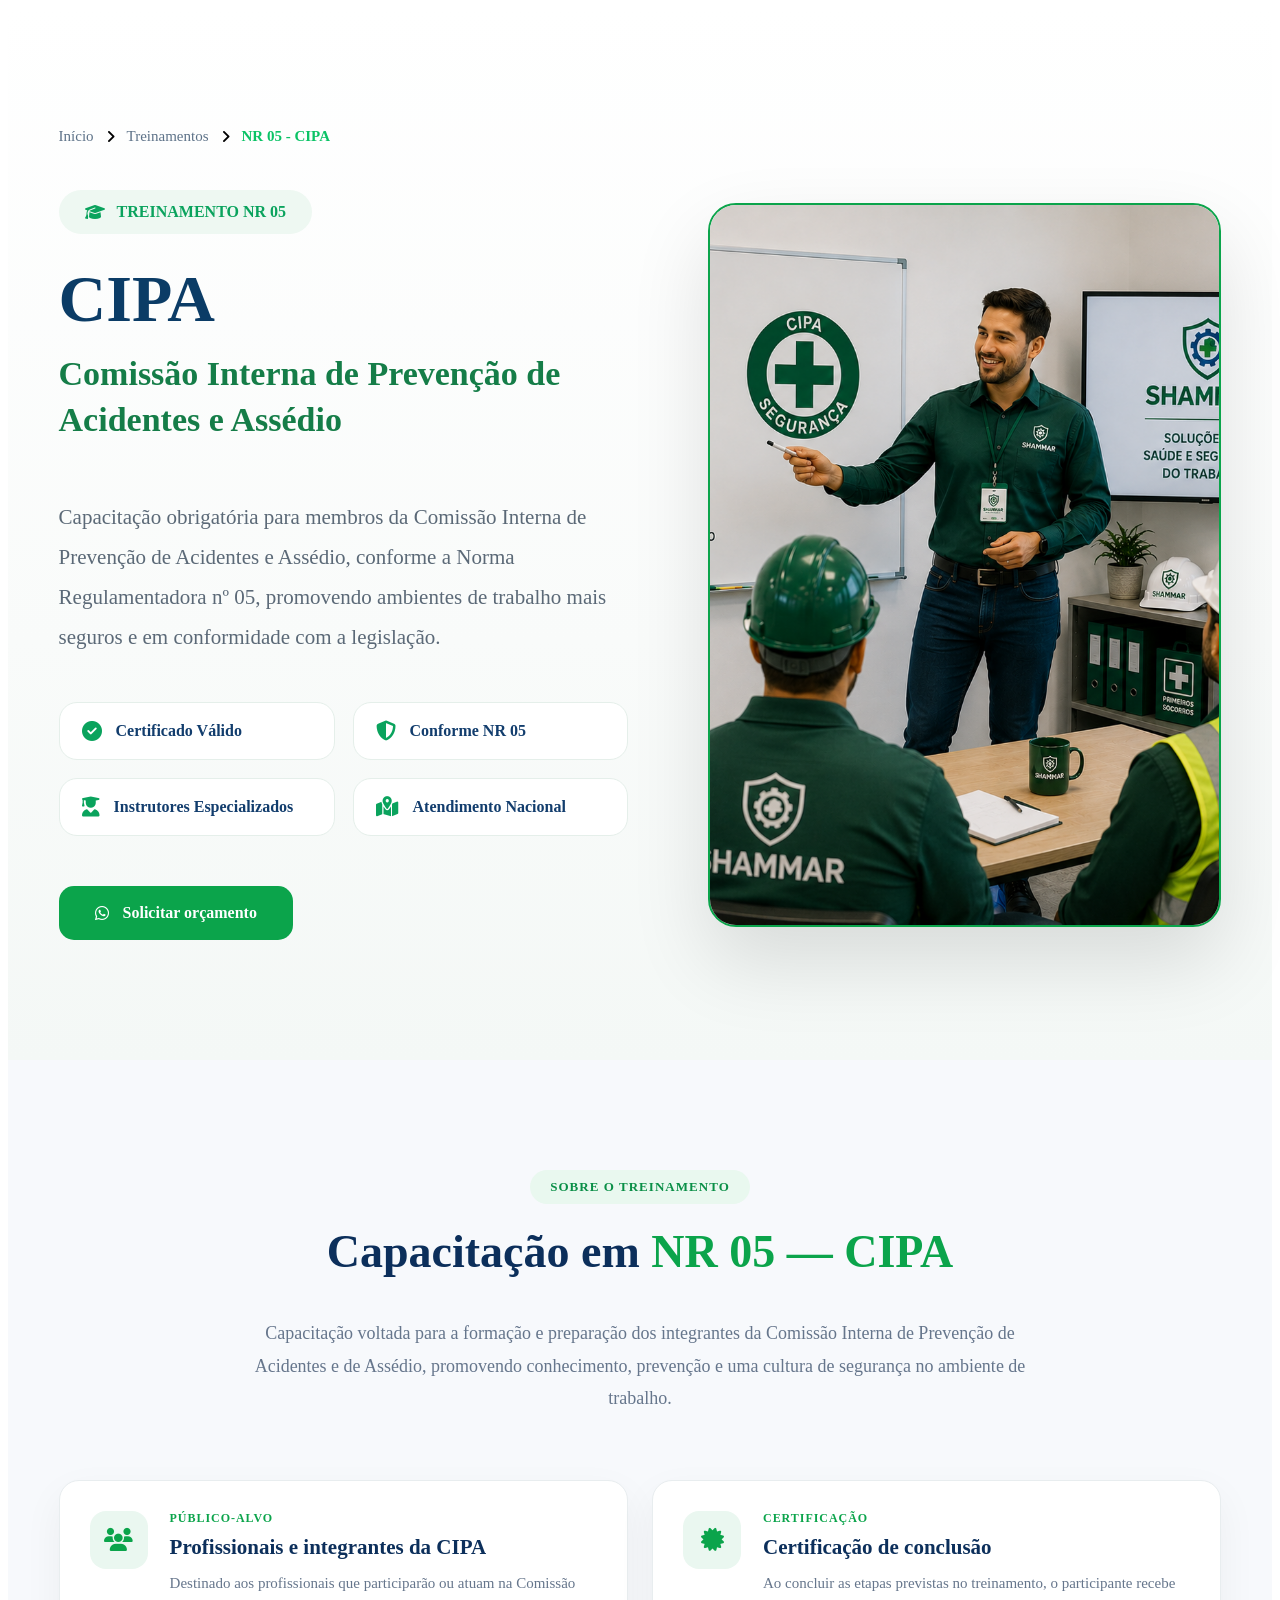
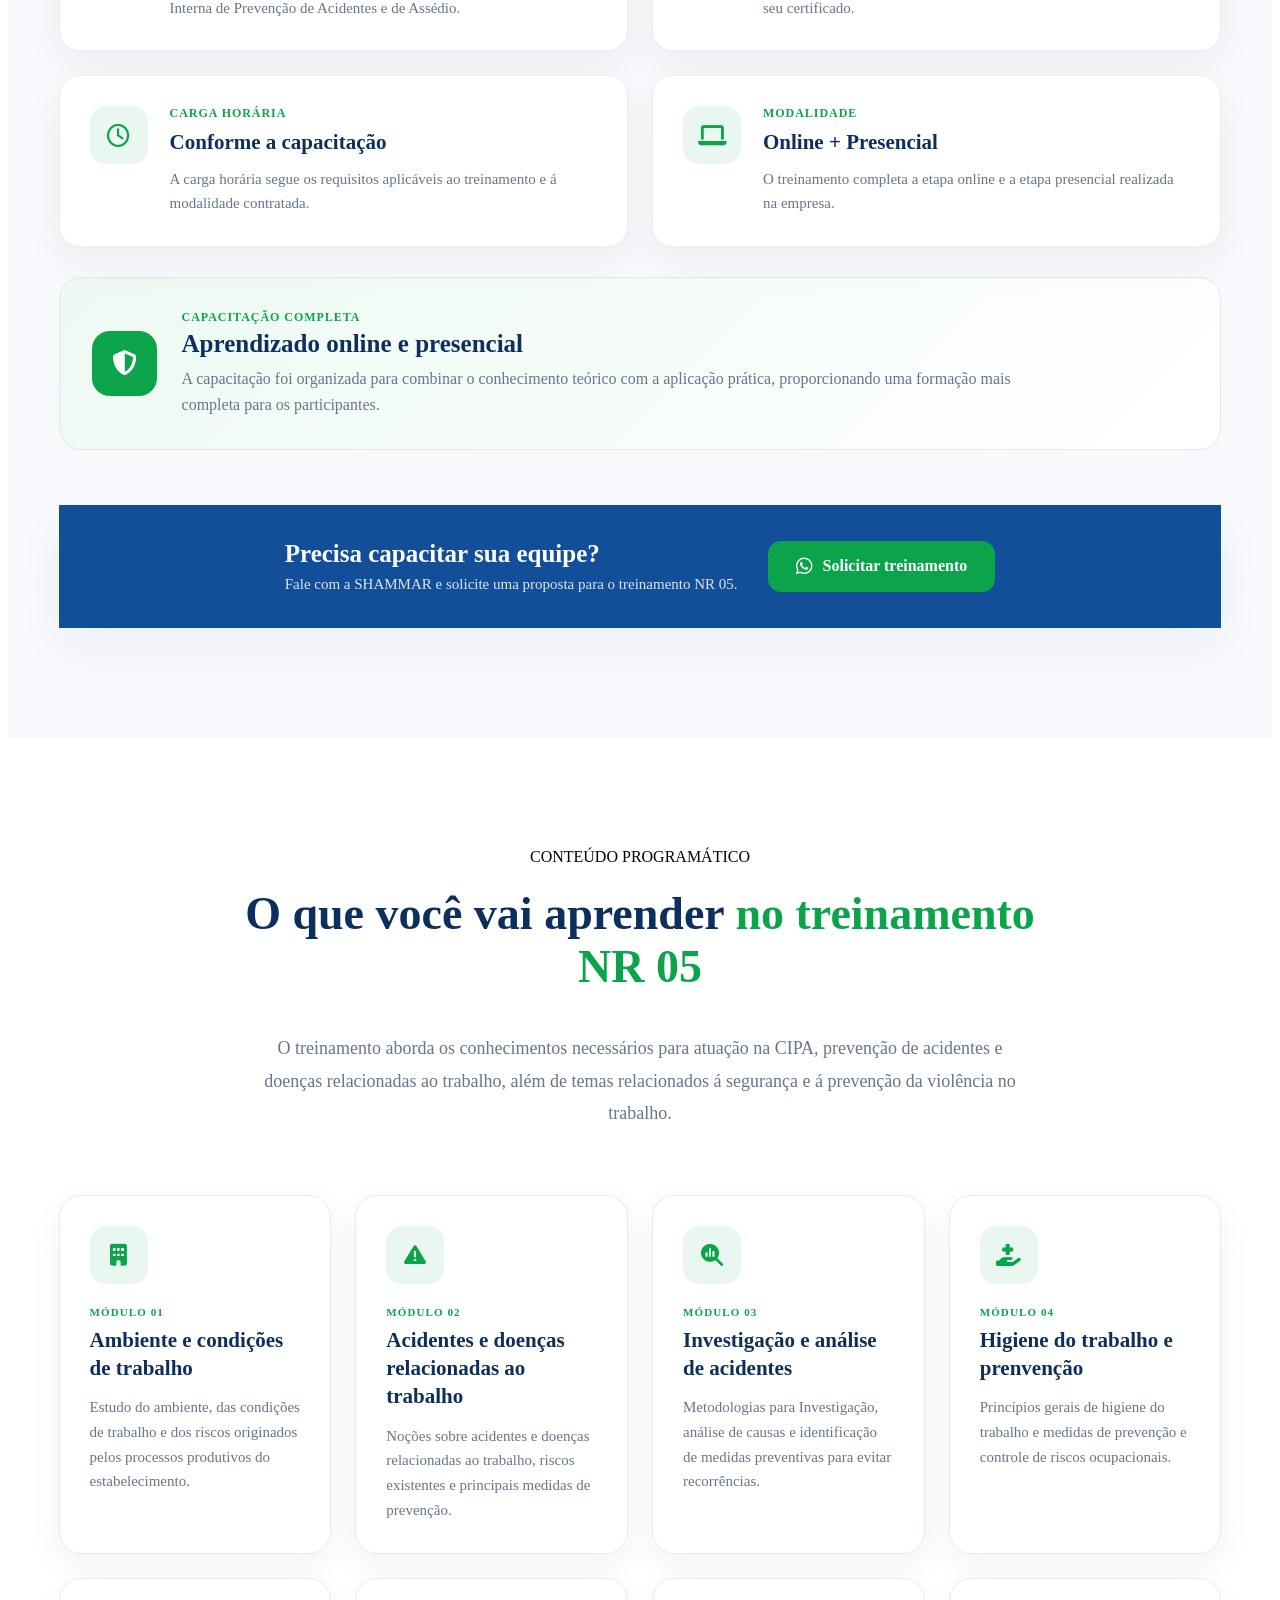
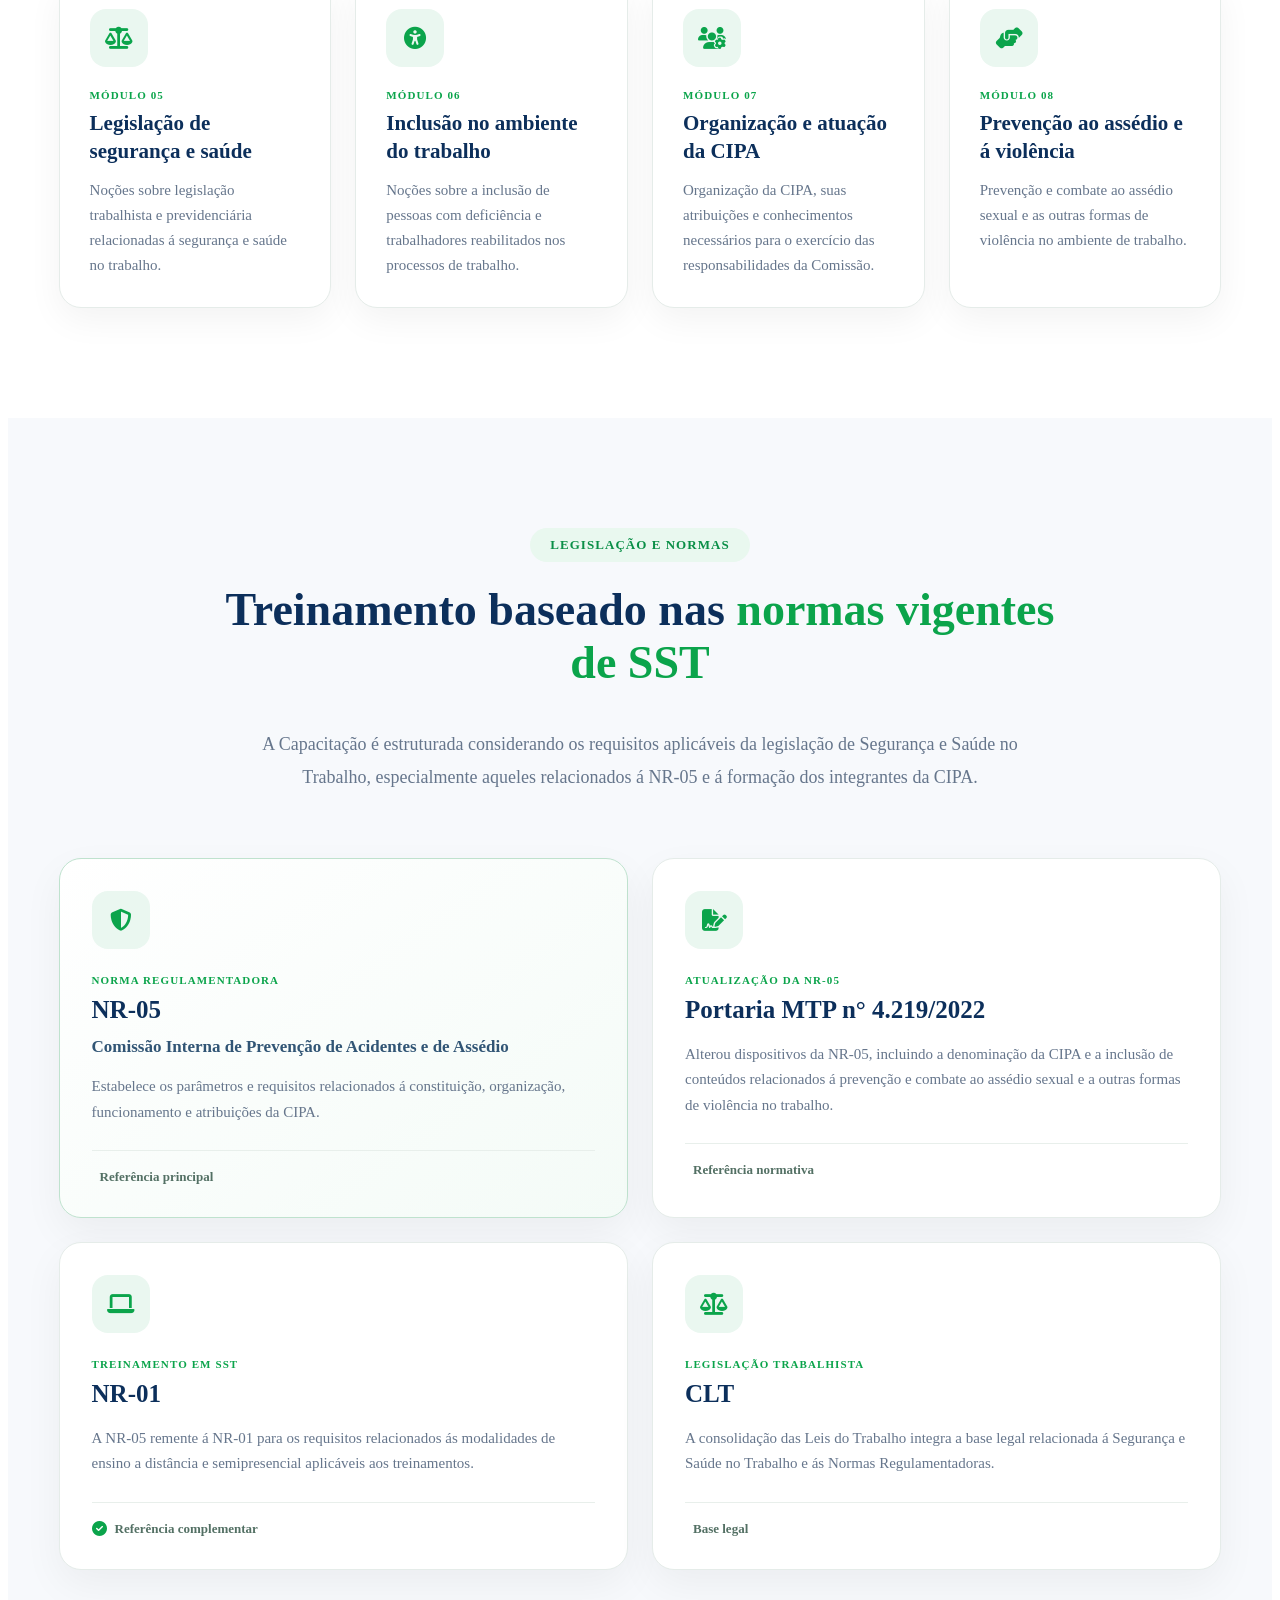
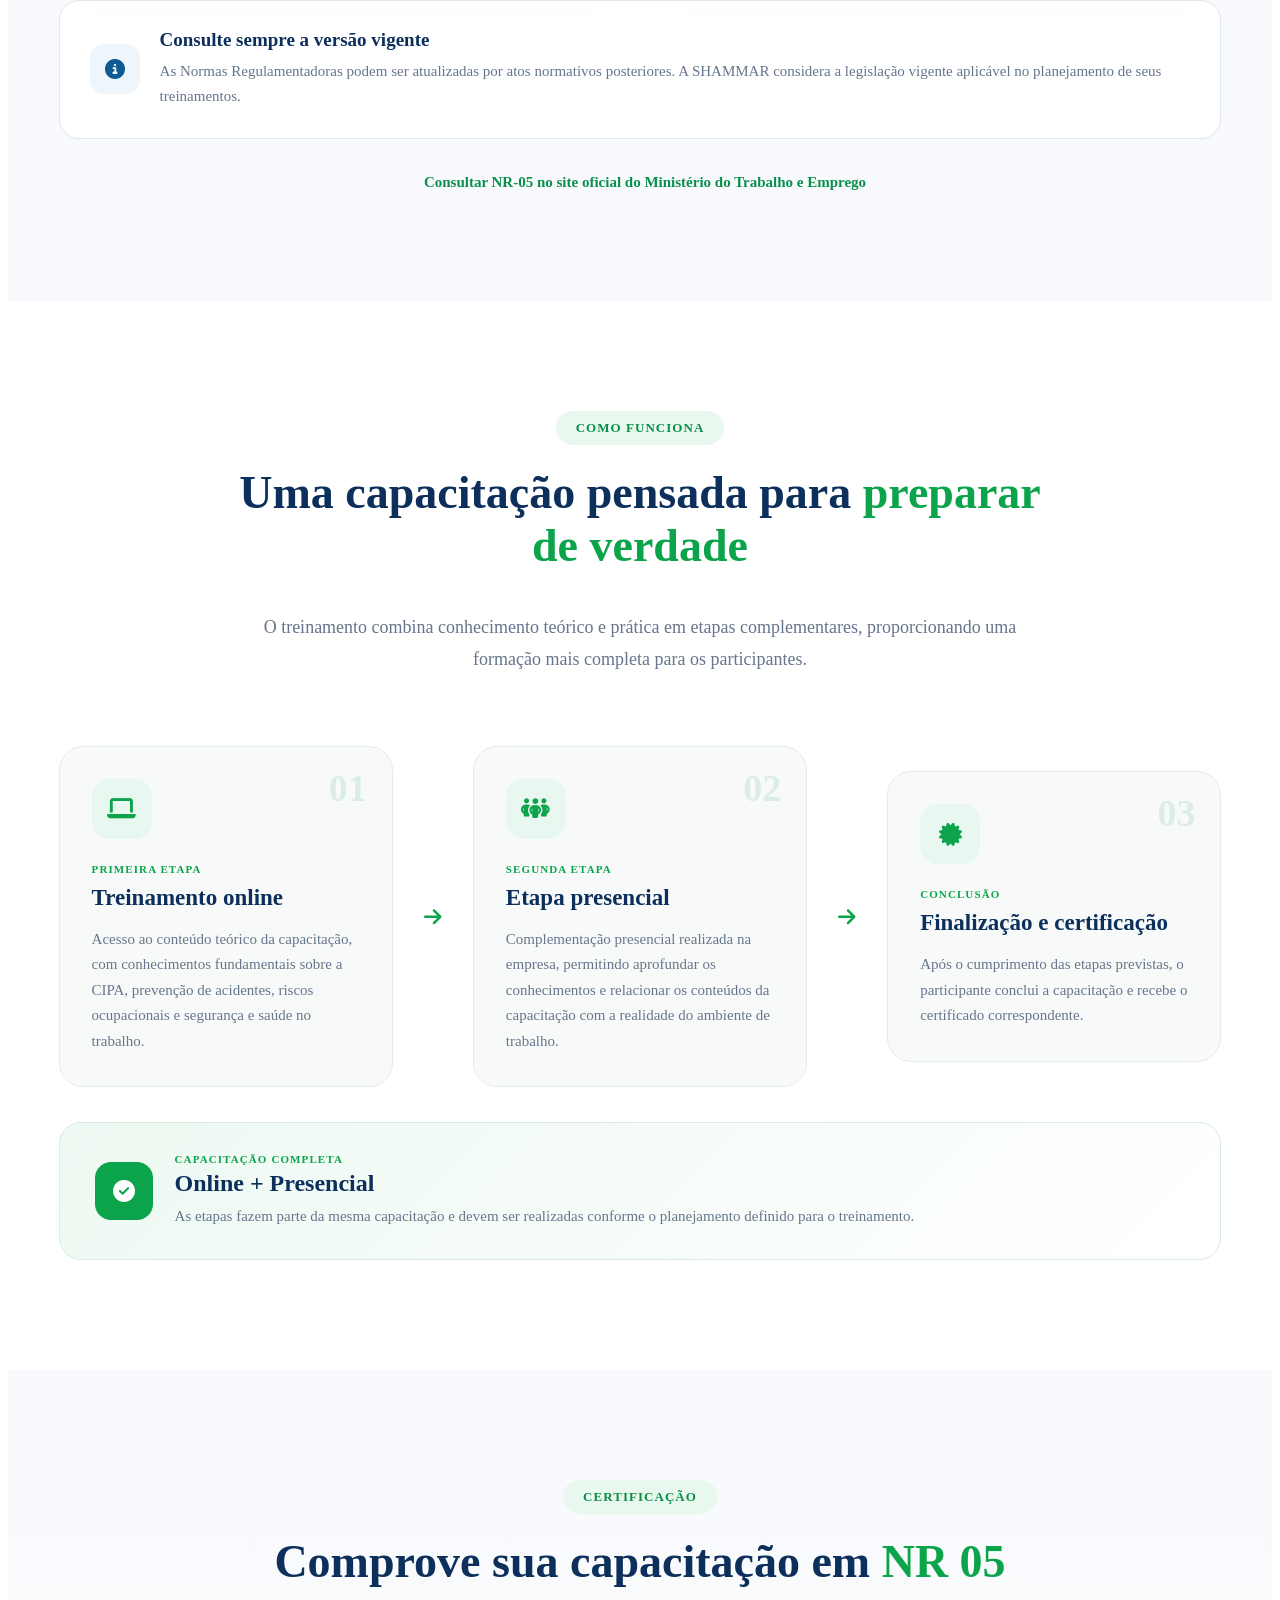
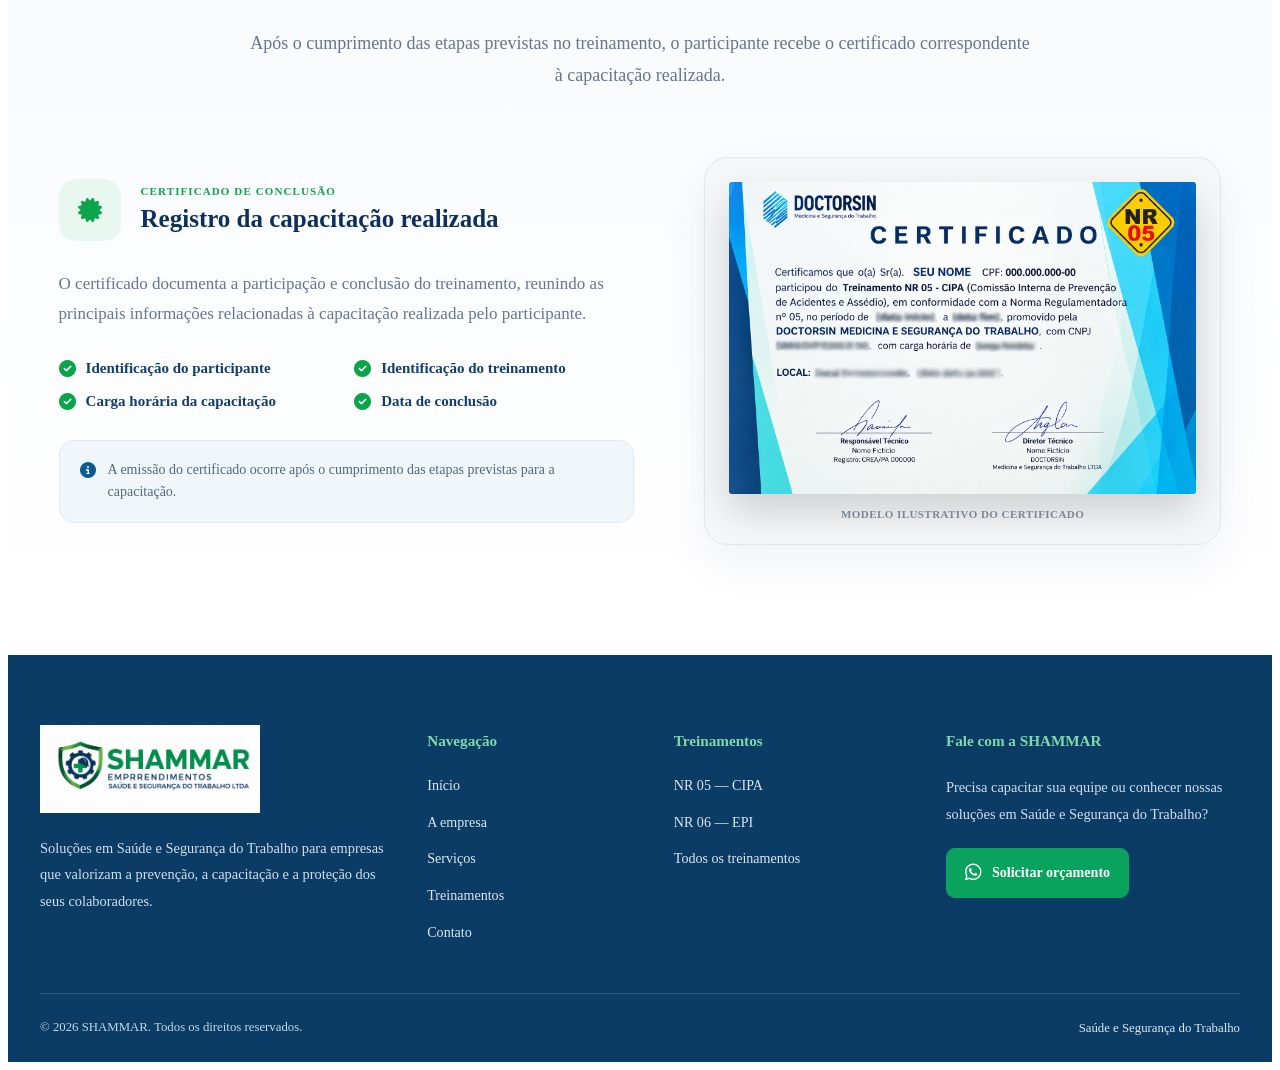
==== commit 8bc2d174: "nr10.html e nr10.css 2026/11/06 Finalizando o treinamento nr10. Indo Testar a responsividade no mobi" ====
--- a/nr05.html
+++ b/nr05.html
@@ -796,6 +796,109 @@
             </div>
         </section>
     </main>
+    
+<!-- =========================================================
+     FOOTER — SHAMMAR | NR 05
+     ========================================================= -->
+
+<footer class="footer-shammar">
+
+  <div class="footer-shammar-container">
+
+    <!-- MARCA E DESCRIÇÃO -->
+    <div class="footer-shammar-top">
+
+      <div class="footer-shammar-brand">
+
+        <a href="index.html" aria-label="SHAMMAR — Página inicial">
+          <img
+            src="img/logo.png"
+            alt="SHAMMAR — Saúde e Segurança do Trabalho"
+            loading="lazy"
+          >
+        </a>
+
+        <p>
+          Soluções em Saúde e Segurança do Trabalho para
+          empresas que valorizam a prevenção, a capacitação
+          e a proteção dos seus colaboradores.
+        </p>
+
+      </div>
+
+      <!-- NAVEGAÇÃO -->
+      <div class="footer-shammar-links">
+
+        <h3>Navegação</h3>
+
+        <a href="index.html">Início</a>
+        <a href="index.html#sobre">A empresa</a>
+        <a href="index.html#servicos">Serviços</a>
+        <a href="treinamentos.html">Treinamentos</a>
+        <a href="index.html#contato">Contato</a>
+
+      </div>
+
+      <!-- TREINAMENTOS -->
+      <div class="footer-shammar-links">
+
+        <h3>Treinamentos</h3>
+
+        <a href="nr05.html">NR 05 — CIPA</a>
+        <a href="nr06.html">NR 06 — EPI</a>
+        <a href="treinamentos.html">Todos os treinamentos</a>
+
+      </div>
+
+      <!-- CONTATO -->
+      <div class="footer-shammar-contato">
+
+        <h3>Fale com a SHAMMAR</h3>
+
+        <p>
+          Precisa capacitar sua equipe ou conhecer nossas
+          soluções em Saúde e Segurança do Trabalho?
+        </p>
+
+        <a
+          href="#"
+          class="footer-shammar-whatsapp"
+          data-whatsapp
+        >
+          <i class="fa-brands fa-whatsapp" aria-hidden="true"></i>
+          Solicitar orçamento
+        </a>
+
+      </div>
+
+    </div>
+
+    <!-- RODAPÉ INFERIOR -->
+    <div class="footer-shammar-bottom">
+
+      <p>
+        © <span id="footer-ano">2026</span> SHAMMAR.
+        Todos os direitos reservados.
+      </p>
+
+      <a href="index.html">
+        Saúde e Segurança do Trabalho
+      </a>
+
+    </div>
+
+  </div>
+
+</footer>
+
+<script>
+  const footerAno = document.getElementById('footer-ano');
+
+  if (footerAno) {
+    footerAno.textContent = new Date().getFullYear();
+  }
+</script>
+
 </body>
 
 </html>
--- a/nr05.css
+++ b/nr05.css
@@ -2067,3 +2067,212 @@
         transform: none;
     }
 }
+
+
+/* =========================================================
+   FOOTER SHAMMAR — NR 05
+   ========================================================= */
+
+.footer-shammar {
+    position: relative;
+    padding: 70px 24px 0;
+    color: #dce7f0;
+    background: #0b3c66;
+}
+
+.footer-shammar-container {
+    width: 100%;
+    max-width: 1200px;
+    margin: 0 auto;
+}
+
+/* ÁREA PRINCIPAL */
+
+.footer-shammar-top {
+    display: grid;
+    grid-template-columns: 1.35fr .8fr .9fr 1.15fr;
+    gap: 42px;
+    padding-bottom: 50px;
+}
+
+.footer-shammar-brand,
+.footer-shammar-links,
+.footer-shammar-contato {
+    min-width: 0;
+}
+
+/* LOGO */
+
+.footer-shammar-brand img {
+    display: block;
+    width: 220px;
+    max-width: 100%;
+    height: auto;
+    object-fit: contain;
+    object-position: left center;
+}
+
+.footer-shammar-brand p,
+.footer-shammar-contato p {
+    margin: 22px 0 0;
+    color: #d0dfeb;
+    font-size: .9rem;
+    line-height: 1.85;
+}
+
+/* TÍTULOS */
+
+.footer-shammar h3 {
+    margin: 5px 0 22px;
+    color: #80d9a7;
+    font-size: .95rem;
+    font-weight: 700;
+    line-height: 1.5;
+}
+
+/* LINKS */
+
+.footer-shammar-links {
+    display: flex;
+    flex-direction: column;
+    align-items: flex-start;
+    gap: 14px;
+}
+
+.footer-shammar-links h3 {
+    margin-bottom: 8px;
+}
+
+.footer-shammar-links a,
+.footer-shammar-bottom a {
+    color: #dce7f0;
+    font-size: .88rem;
+    line-height: 1.6;
+    text-decoration: none;
+    transition: color .2s ease;
+}
+
+.footer-shammar-links a:hover,
+.footer-shammar-bottom a:hover {
+    color: #80d9a7;
+}
+
+/* BOTÃO WHATSAPP */
+
+.footer-shammar-whatsapp {
+    display: inline-flex;
+    align-items: center;
+    justify-content: center;
+    gap: 10px;
+
+    min-height: 48px;
+    margin-top: 20px;
+    padding: 0 18px;
+
+    color: #ffffff;
+    background: #0aa35d;
+    border: 1px solid #0aa35d;
+    border-radius: 9px;
+
+    font-size: .88rem;
+    font-weight: 700;
+    line-height: 1.4;
+    text-align: center;
+    text-decoration: none;
+
+    transition:
+        background .25s ease,
+        transform .25s ease;
+}
+
+.footer-shammar-whatsapp i {
+    color: inherit;
+    font-size: 19px;
+}
+
+.footer-shammar-whatsapp:hover {
+    color: #ffffff;
+    background: #07884d;
+    border-color: #07884d;
+    text-decoration: none;
+    transform: translateY(-2px);
+}
+
+.footer-shammar-whatsapp:focus-visible {
+    outline: 3px solid #80d9a7;
+    outline-offset: 4px;
+}
+
+/* FAIXA INFERIOR */
+
+.footer-shammar-bottom {
+    display: flex;
+    align-items: center;
+    justify-content: space-between;
+    gap: 20px;
+
+    padding: 23px 0;
+    border-top: 1px solid rgba(255, 255, 255, .15);
+}
+
+.footer-shammar-bottom p {
+    margin: 0;
+    color: #c4d6e5;
+    font-size: .8rem;
+    line-height: 1.7;
+}
+
+.footer-shammar-bottom a {
+    font-size: .8rem;
+}
+
+/* TABLET */
+
+@media (max-width: 1024px) {
+    .footer-shammar-top {
+        grid-template-columns: repeat(2, minmax(0, 1fr));
+        gap: 40px;
+    }
+}
+
+/* CELULAR */
+
+@media (max-width: 600px) {
+    .footer-shammar {
+        padding: 55px 20px 0;
+    }
+
+    .footer-shammar-top {
+        grid-template-columns: 1fr;
+        gap: 35px;
+        padding-bottom: 38px;
+    }
+
+    .footer-shammar-brand img {
+        width: 200px;
+    }
+
+    .footer-shammar-brand p,
+    .footer-shammar-contato p {
+        max-width: 420px;
+    }
+
+    .footer-shammar-bottom {
+        flex-direction: column;
+        align-items: flex-start;
+        gap: 8px;
+        padding: 20px 0;
+    }
+}
+
+@media (max-width: 400px) {
+    .footer-shammar {
+        padding-right: 14px;
+        padding-left: 14px;
+    }
+
+    .footer-shammar-whatsapp {
+        width: 100%;
+        box-sizing: border-box;
+    }
+}
